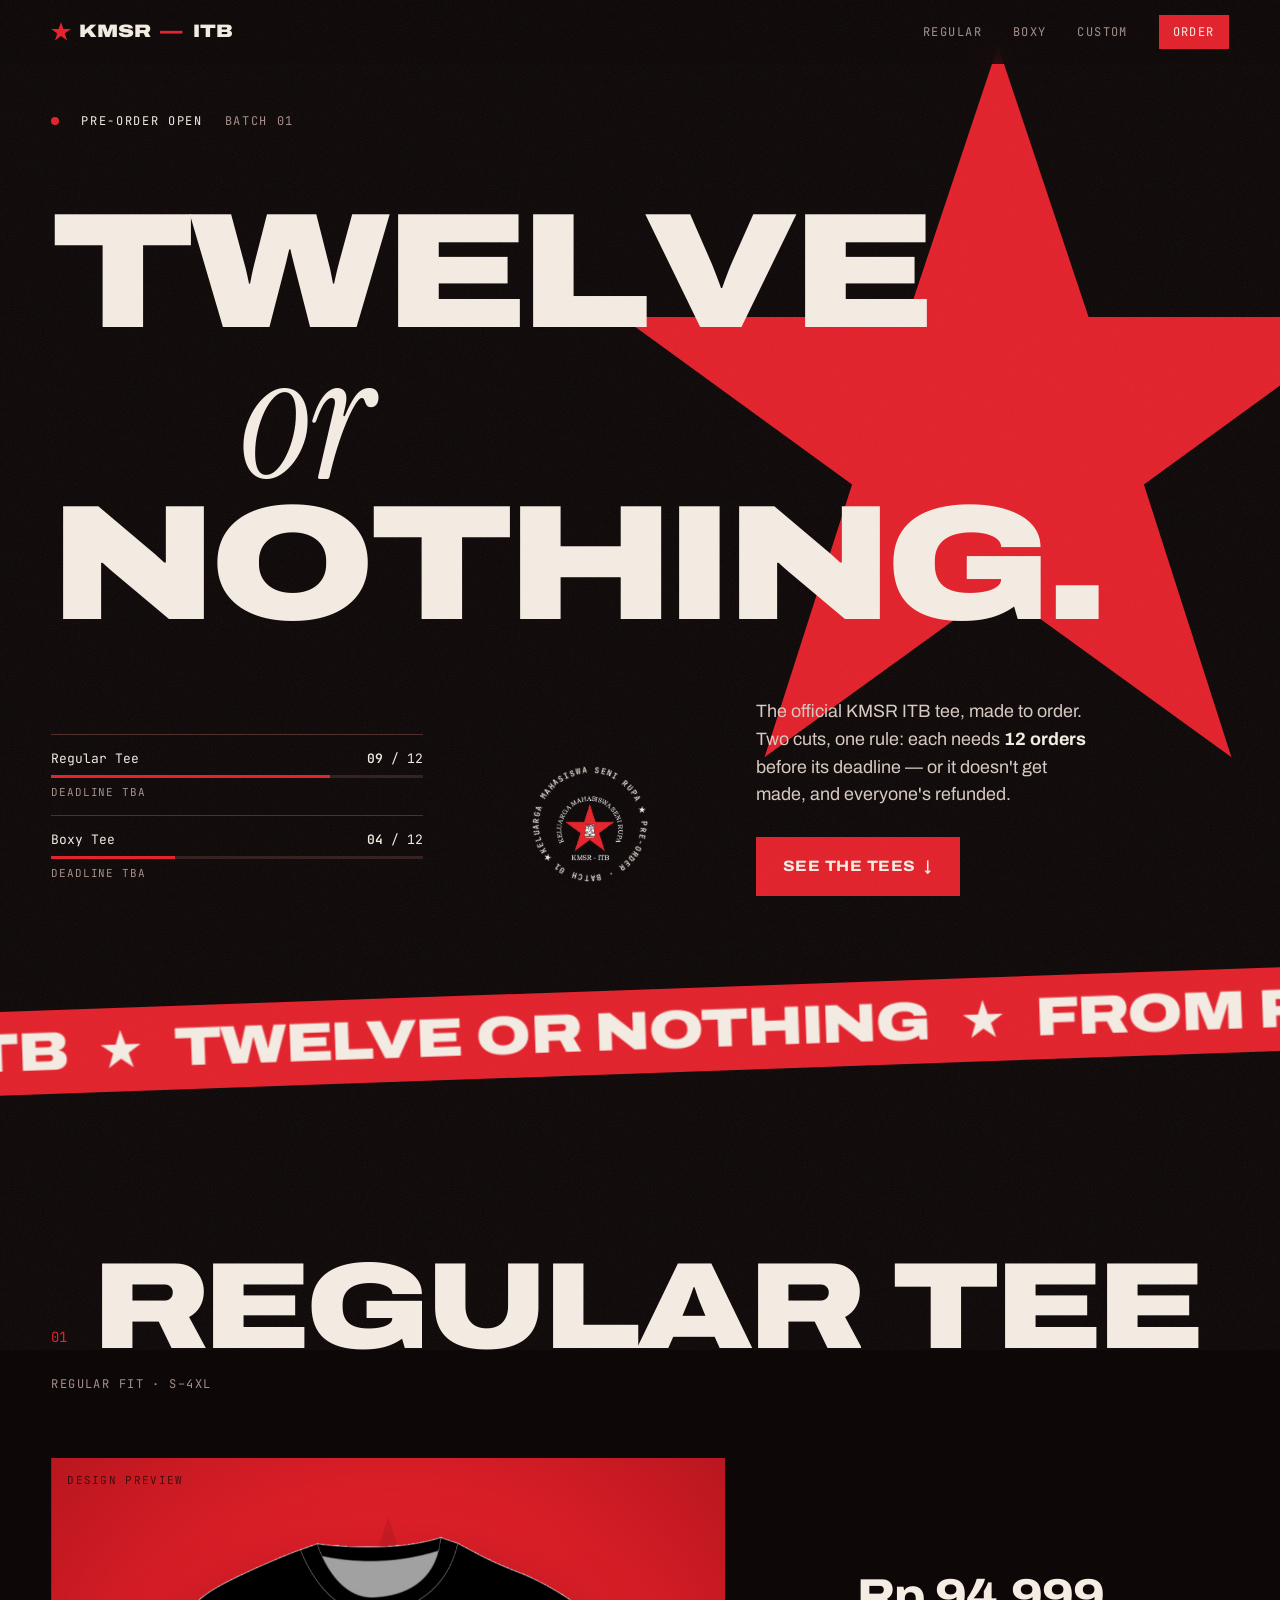
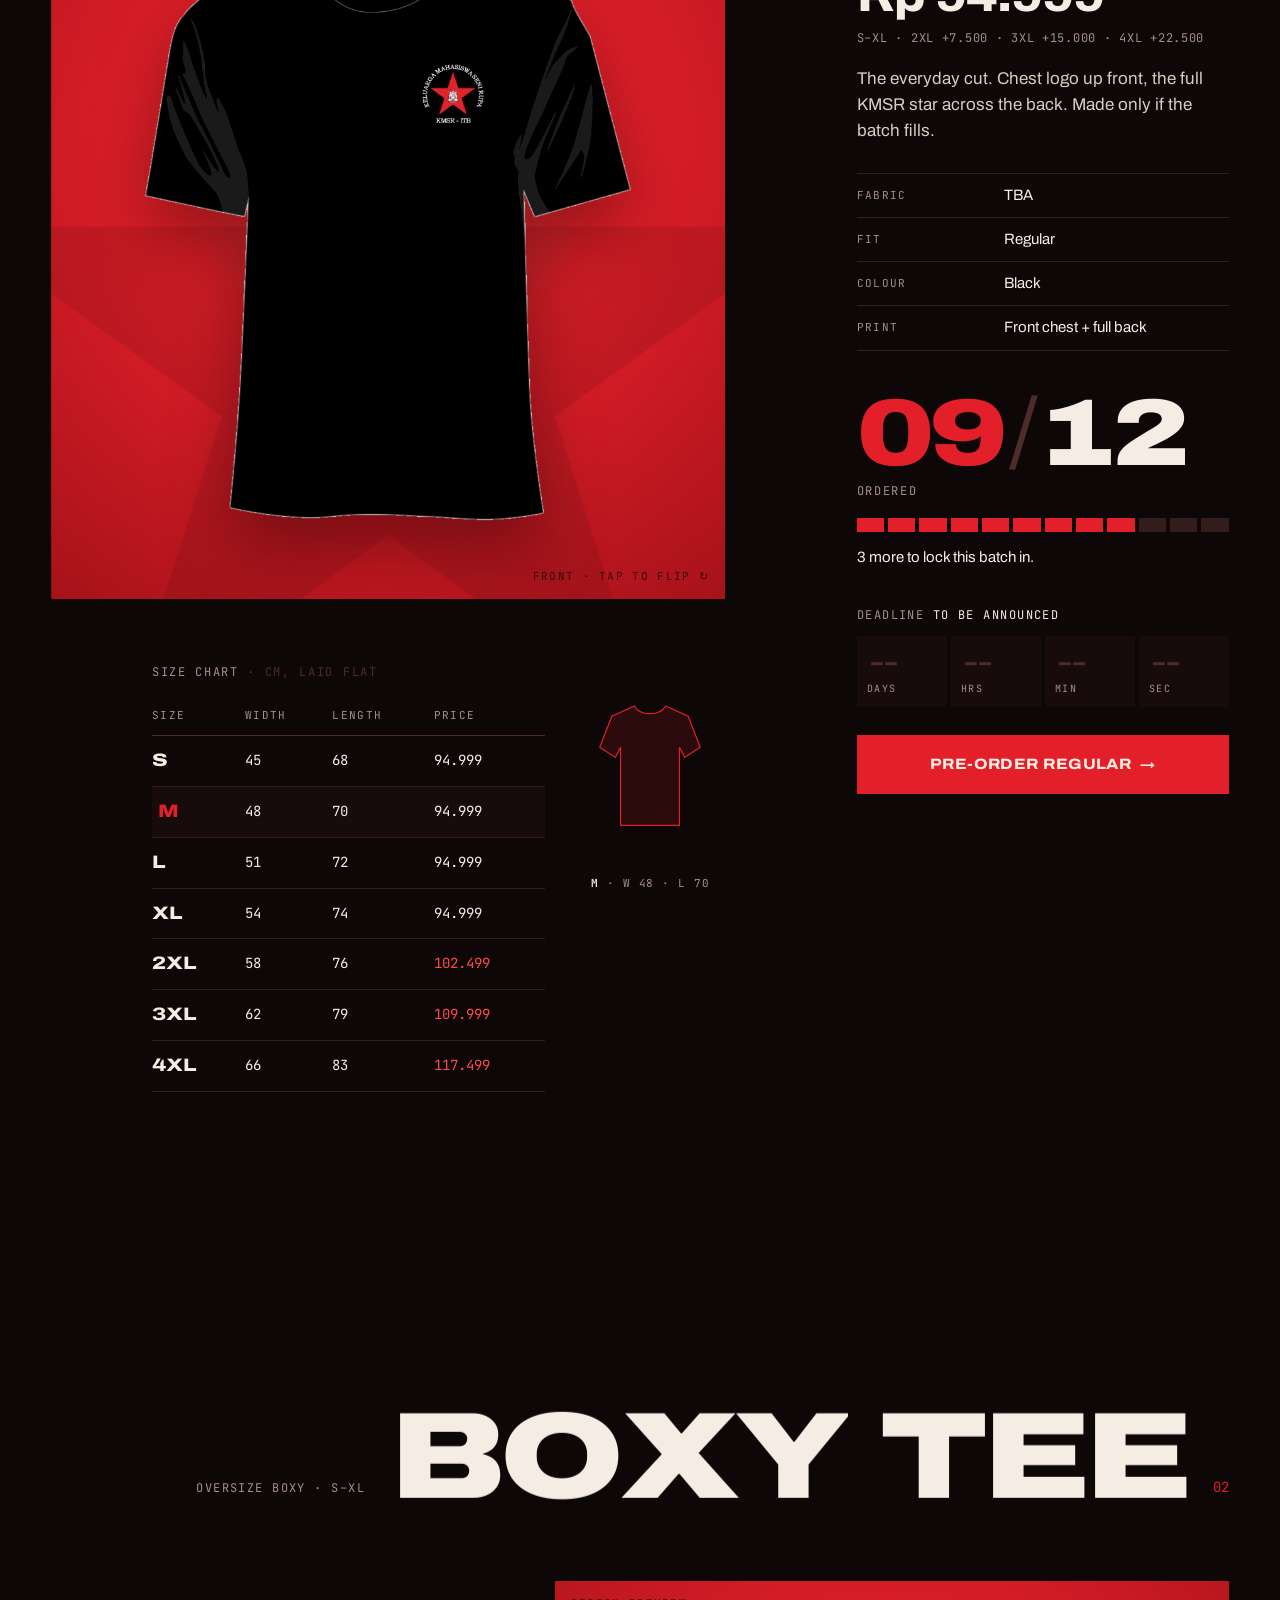
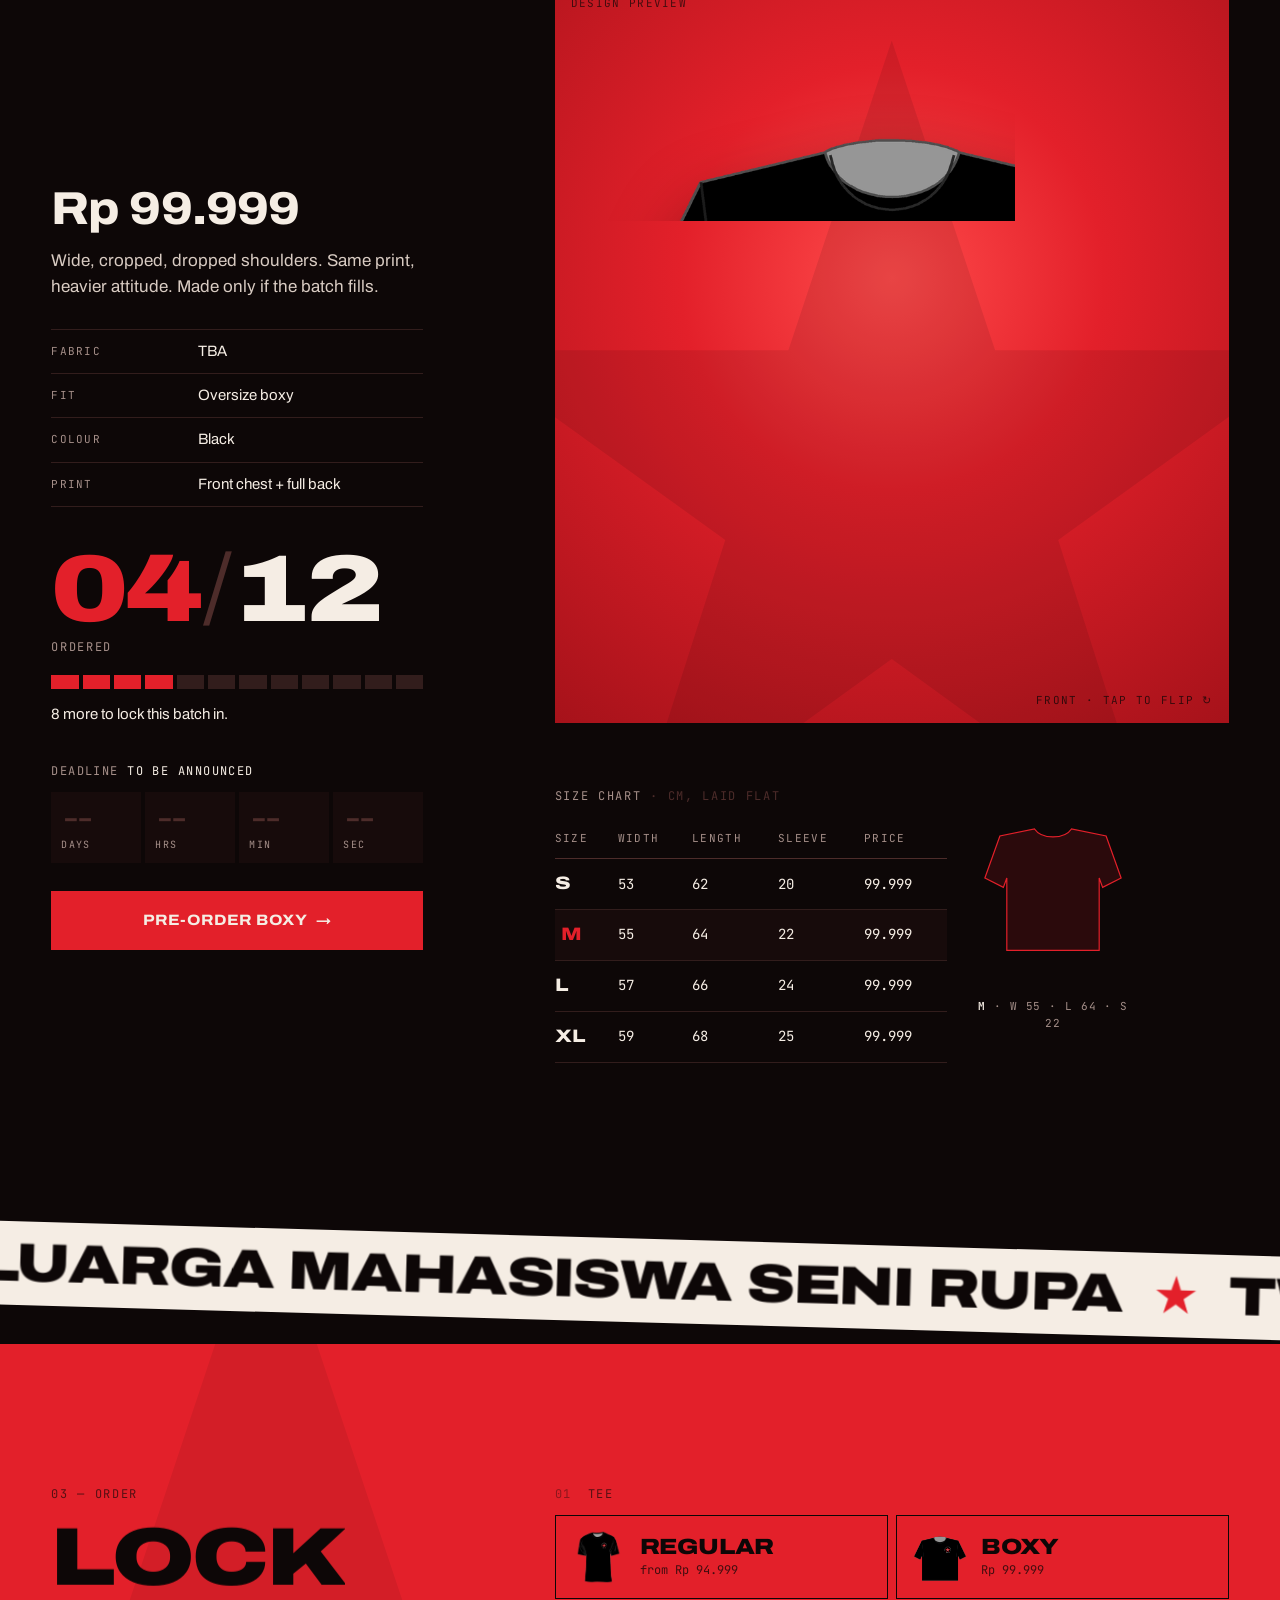
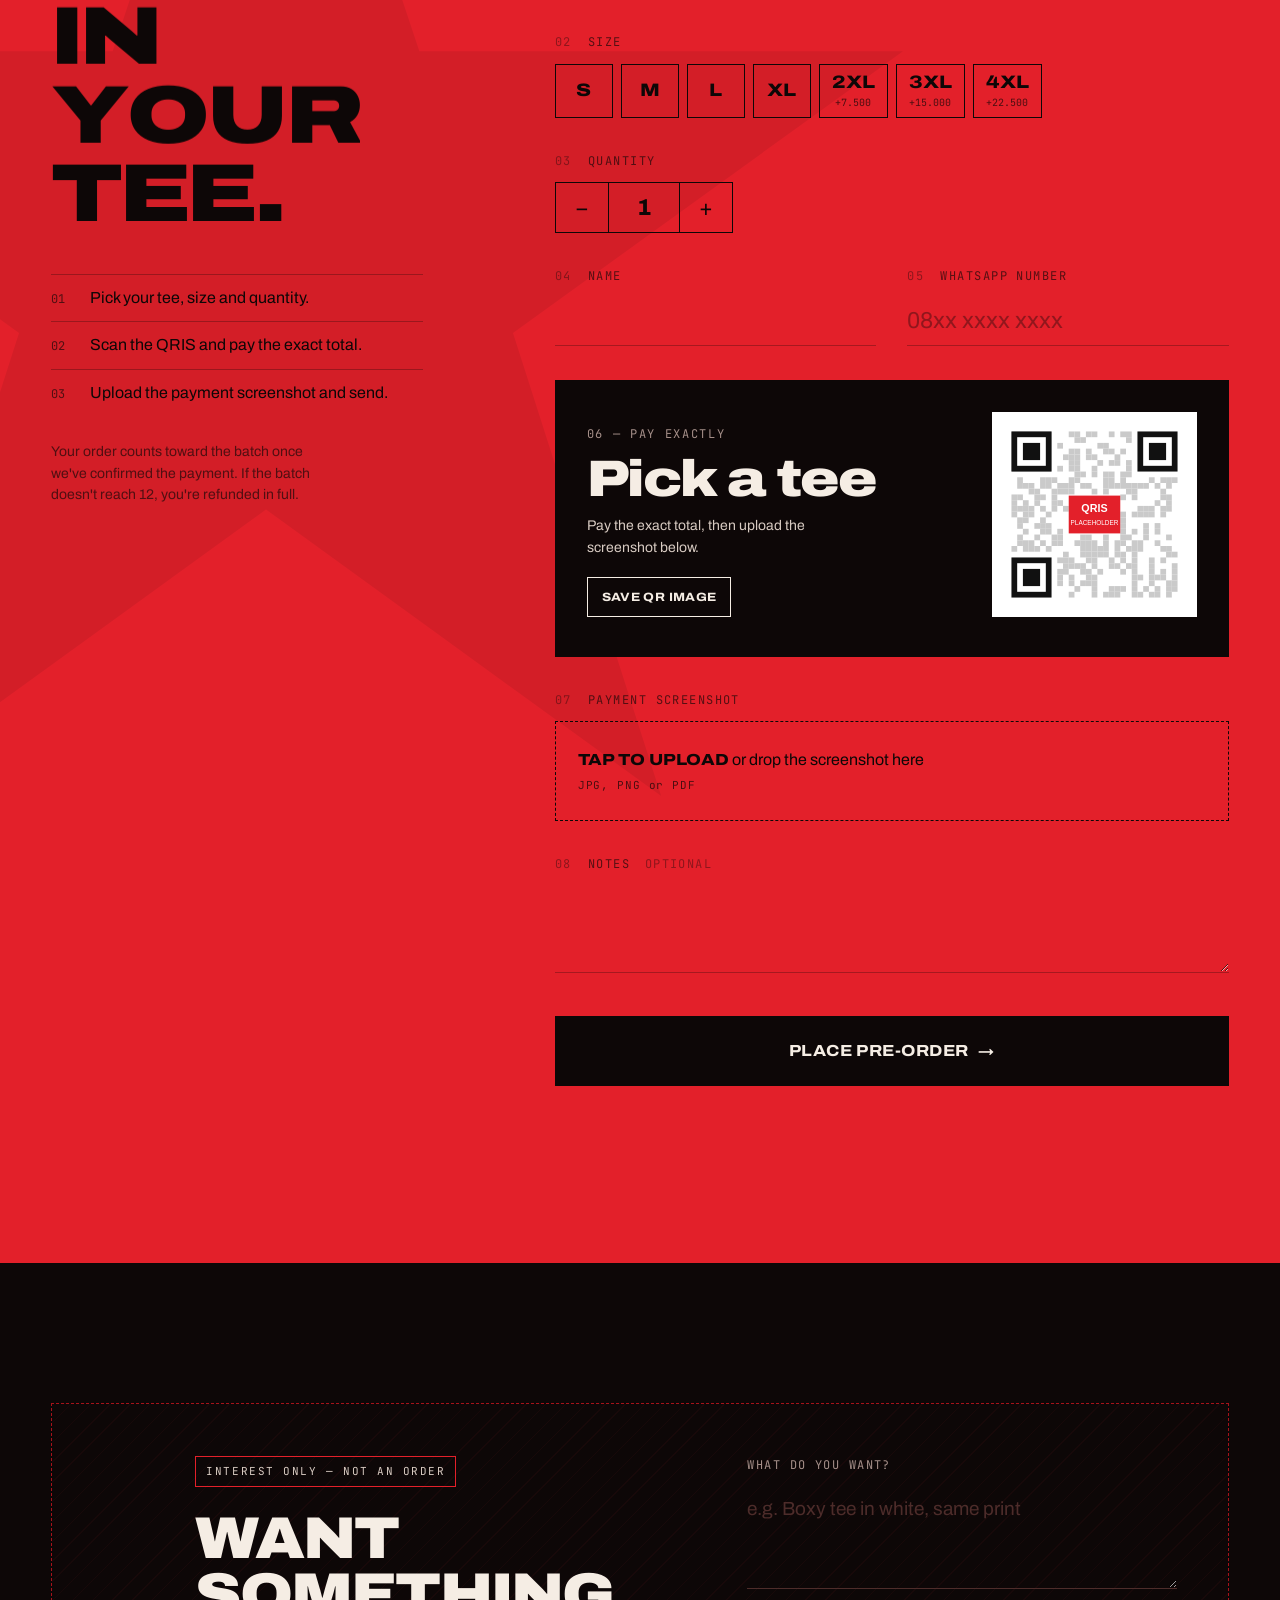
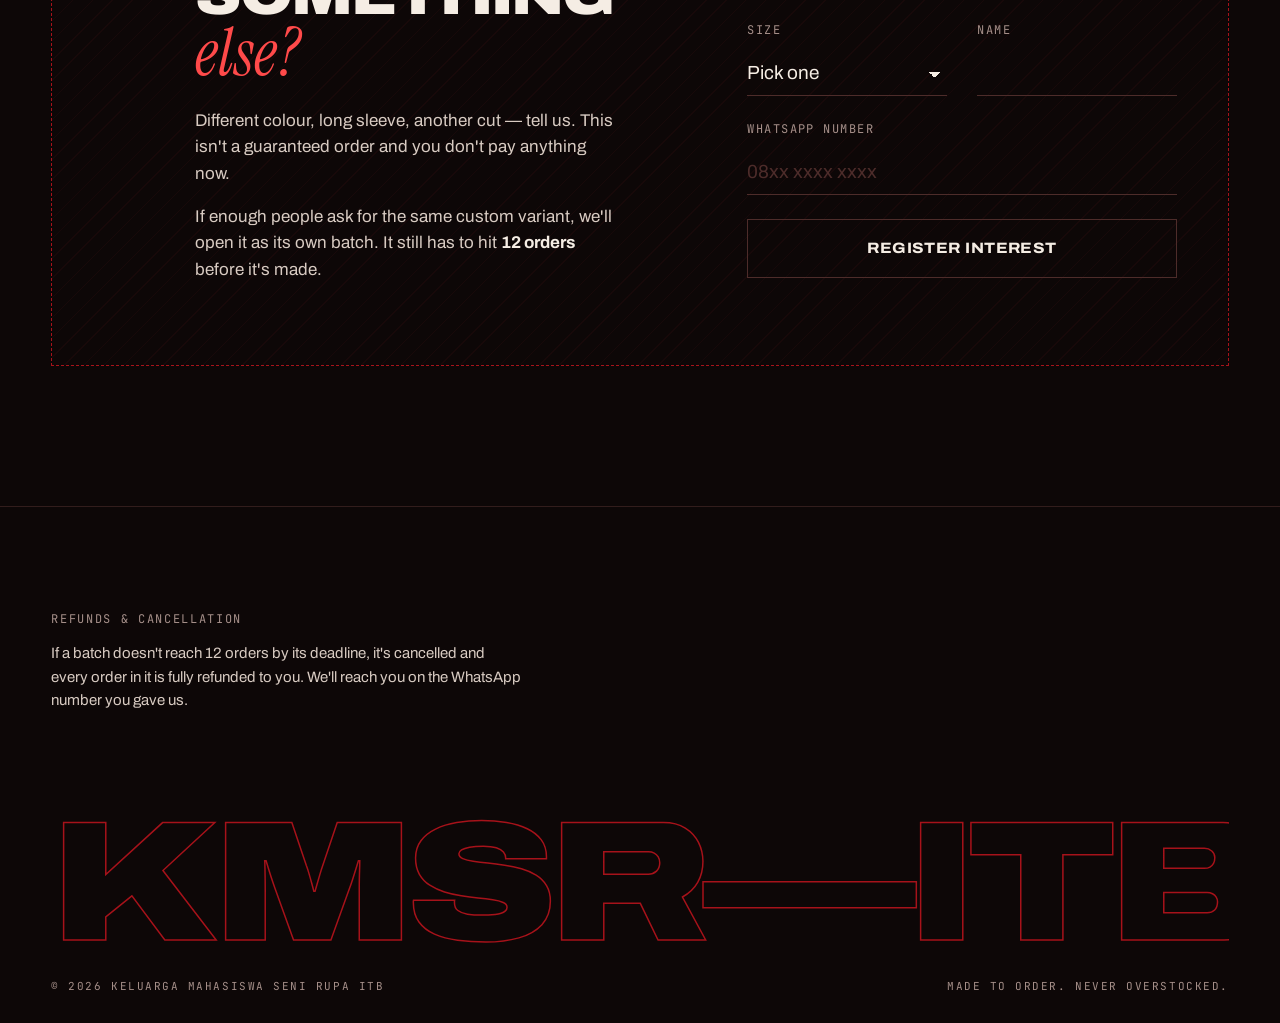
==== index.html @ 1781c586 "Size-based pricing Regular from Rp 94.999, Boxy from Rp 99.999. 2XL/3XL/4XL add Rp 7.500 per size st" ====
<!doctype html>
<html lang="en">
<head>
  <meta charset="utf-8">
  <meta name="viewport" content="width=device-width, initial-scale=1">
  <title>Kaos KMSR — Pre-Order</title>
  <meta name="description" content="Kaos KMSR ITB pre-order. Regular and Boxy tees, made only if each batch hits 12 orders.">
  <meta name="theme-color" content="#0c0606">
  <meta property="og:title" content="Kaos KMSR — Pre-Order">
  <meta property="og:description" content="Twelve or nothing. Pre-order the KMSR ITB Regular or Boxy tee.">
  <meta property="og:image" content="assets/tee-back.png">
  <link rel="icon" href="assets/favicon.svg" type="image/svg+xml">
  <link rel="preconnect" href="https://fonts.googleapis.com">
  <link rel="preconnect" href="https://fonts.gstatic.com" crossorigin>
  <link href="https://fonts.googleapis.com/css2?family=Archivo:wdth,wght@62..125,400..900&family=Instrument+Serif:ital@0;1&family=JetBrains+Mono:wght@400;600&display=swap" rel="stylesheet">
  <link rel="stylesheet" href="styles.css">
  <script>
    document.documentElement.classList.add("js");
    try {
      if (sessionStorage.getItem("kmsr-seen")) document.documentElement.classList.add("no-preload");
      // ?motion=full forces every animation on (even with "reduce motion" set); ?motion=auto resets
      if (/[?&]motion=full/.test(location.search)) localStorage.setItem("kmsr-motion", "full");
      if (/[?&]motion=auto/.test(location.search)) localStorage.removeItem("kmsr-motion");
      if (localStorage.getItem("kmsr-motion") === "full") document.documentElement.classList.add("full-motion");
    } catch (e) {}
  </script>
</head>
<body>
  <!-- shared star shape -->
  <svg width="0" height="0" style="position:absolute" aria-hidden="true">
    <symbol id="star" viewBox="0 0 100 95">
      <polygon points="50,0 61.8,35.3 99,35.3 69,57.1 80.4,92.6 50,70.6 19.6,92.6 31,57.1 1,35.3 38.2,35.3"/>
    </symbol>
  </svg>

  <div class="preloader" data-preloader aria-hidden="true">
    <svg class="preloader__star"><use href="#star"/></svg>
    <p class="preloader__count"><span data-preload-count>00</span><span class="preloader__of">/12</span></p>
    <p class="preloader__label">KMSR — ITB · Pre-order</p>
  </div>

  <div class="scrollbar" aria-hidden="true"><span data-scrollbar></span></div>
  <div class="cursor" data-cursor aria-hidden="true"><span class="cursor__label" data-cursor-label></span></div>

  <a class="skip" href="#order">Skip to order form</a>

  <header class="topbar" data-topbar>
    <a class="wordmark" href="#top" aria-label="Kaos KMSR home">
      <svg class="wordmark__star" aria-hidden="true"><use href="#star"/></svg>KMSR<span>—</span>ITB
    </a>
    <nav class="topnav" aria-label="Sections">
      <a href="#regular">Regular</a>
      <a href="#boxy">Boxy</a>
      <a href="#custom">Custom</a>
      <a class="topnav__cta" href="#order" data-magnetic>Order</a>
    </nav>
  </header>

  <main id="top">
    <!-- 1. HERO -->
    <section class="hero shell">
      <button class="hero__star" type="button" data-star aria-label="A star. Try clicking it.">
        <svg><use href="#star"/></svg>
      </button>


      <p class="eyebrow hero__eyebrow"><span class="live-dot"></span><span>Pre-order open</span><span>Batch 01</span></p>

      <h1 class="hero__title" aria-label="Twelve or nothing.">
        <span class="hero__line" data-split>Twelve</span>
        <span class="hero__line hero__line--or" data-split>or</span>
        <span class="hero__line" data-split>nothing<em>.</em></span>
      </h1>

      <div class="hero__foot">
        <ul class="hero__status" data-hero-status aria-label="Batch progress"></ul>
        <div class="badge" aria-hidden="true">
          <svg class="badge__ring" viewBox="0 0 200 200">
            <defs><path id="badge-circle" d="M100,100 m-80,0 a80,80 0 1,1 160,0 a80,80 0 1,1 -160,0"/></defs>
            <text><textPath href="#badge-circle" textLength="500">KELUARGA MAHASISWA SENI RUPA ★ PRE-ORDER · BATCH 01 ★</textPath></text>
          </svg>
          <img class="badge__logo" src="assets/kmsr-logo.png" alt="">
        </div>
        <div class="hero__intro">
          <p>The official KMSR ITB tee, made to order. Two cuts, one rule: each needs
            <strong><span data-quota>12</span> orders</strong> before its deadline —
            or it doesn't get made, and everyone's refunded.</p>
          <a class="btn btn--red" href="#regular" data-magnetic>See the tees <span class="btn__arrow" data-down aria-hidden="true">↓</span></a>
        </div>
      </div>
    </section>

    <div class="marquee" data-marquee aria-hidden="true">
      <div class="marquee__track" data-marquee-track>
        <span>Pre-order</span><svg><use href="#star"/></svg>
        <span>KMSR — ITB</span><svg><use href="#star"/></svg>
        <span>Twelve or nothing</span><svg><use href="#star"/></svg>
        <span data-price-text>Rp 129.999</span><svg><use href="#star"/></svg>
      </div>
    </div>

    <!-- 2. REGULAR -->
    <section class="product product--a shell" id="regular" data-product="regular" aria-labelledby="regular-title">
      <div class="product__head">
        <span class="product__index">01</span>
        <h2 class="product__name reveal" id="regular-title" data-field="name" data-split></h2>
        <p class="product__fit" data-field="fit"></p>
      </div>

      <figure class="product__media reveal reveal--clip">
        <button class="tee" type="button" data-tee data-cursor-text="Flip" aria-pressed="false">
          <span class="tee__tilt">
            <span class="tee__card">
              <img class="tee__face tee__face--front" data-field="front" alt="" width="800" height="950">
              <img class="tee__face tee__face--back" data-field="back" alt="" width="800" height="950">
            </span>
          </span>
          <span class="tee__hint"><span data-tee-side>Front</span> · tap to flip ↻</span>
        </button>
        <figcaption data-field="imageNote"></figcaption>
      </figure>

      <div class="product__info reveal">
        <p class="product__price" data-field="price"></p>
        <p class="product__price-note" data-field="priceNote" hidden></p>
        <p class="product__desc" data-field="description"></p>
        <dl class="specs" data-field="specs"></dl>

        <div class="progress">
          <p class="progress__count"><span data-field="ordered">00</span><span class="progress__sep">/</span><span data-field="goal">12</span></p>
          <p class="progress__label">ordered</p>
          <div class="progress__track" role="progressbar" aria-valuemin="0" data-field="bar"></div>
          <p class="progress__note" data-field="remaining"></p>
        </div>

        <div class="countdown" data-field="countdown">
          <p class="countdown__label" data-field="deadlineLabel"></p>
          <div class="countdown__clock" aria-hidden="true">
            <div><span data-unit="d">--</span><small>days</small></div>
            <div><span data-unit="h">--</span><small>hrs</small></div>
            <div><span data-unit="m">--</span><small>min</small></div>
            <div><span data-unit="s">--</span><small>sec</small></div>
          </div>
        </div>

        <button class="btn btn--red btn--block" type="button" data-order="regular" data-magnetic>
          <span data-cta-label>Pre-order Regular</span> <span class="btn__arrow" aria-hidden="true">→</span>
        </button>
      </div>

      <div class="product__sizes reveal" data-field="sizechartWrap">
        <h3 class="eyebrow">Size chart <span>· cm, laid flat</span></h3>
        <div class="sizes-wrap">
          <div class="table-scroll">
            <table class="sizes">
              <thead><tr data-field="sizechartHead"></tr></thead>
              <tbody data-field="sizechart"></tbody>
            </table>
          </div>
          <div class="fitviz" aria-hidden="true">
            <svg viewBox="0 0 120 130"><path class="fitviz__tee" data-fitviz d="M42 8C48 18 72 18 78 8L104 18L118 48L100 58L94 48V124H26V48L20 58L2 48L16 18Z"/></svg>
            <p class="fitviz__label" data-fitviz-label></p>
          </div>
        </div>
      </div>
    </section>

    <!-- 3. BOXY -->
    <section class="product product--b shell" id="boxy" data-product="boxy" aria-labelledby="boxy-title">
      <div class="product__head">
        <span class="product__index">02</span>
        <h2 class="product__name reveal" id="boxy-title" data-field="name" data-split></h2>
        <p class="product__fit" data-field="fit"></p>
      </div>

      <figure class="product__media reveal reveal--clip">
        <button class="tee" type="button" data-tee data-cursor-text="Flip" aria-pressed="false">
          <span class="tee__tilt">
            <span class="tee__card">
              <img class="tee__face tee__face--front" data-field="front" alt="" width="840" height="800">
              <img class="tee__face tee__face--back" data-field="back" alt="" width="840" height="800">
            </span>
          </span>
          <span class="tee__hint"><span data-tee-side>Front</span> · tap to flip ↻</span>
        </button>
        <figcaption data-field="imageNote"></figcaption>
      </figure>

      <div class="product__info reveal">
        <p class="product__price" data-field="price"></p>
        <p class="product__price-note" data-field="priceNote" hidden></p>
        <p class="product__desc" data-field="description"></p>
        <dl class="specs" data-field="specs"></dl>

        <div class="progress">
          <p class="progress__count"><span data-field="ordered">00</span><span class="progress__sep">/</span><span data-field="goal">12</span></p>
          <p class="progress__label">ordered</p>
          <div class="progress__track" role="progressbar" aria-valuemin="0" data-field="bar"></div>
          <p class="progress__note" data-field="remaining"></p>
        </div>

        <div class="countdown" data-field="countdown">
          <p class="countdown__label" data-field="deadlineLabel"></p>
          <div class="countdown__clock" aria-hidden="true">
            <div><span data-unit="d">--</span><small>days</small></div>
            <div><span data-unit="h">--</span><small>hrs</small></div>
            <div><span data-unit="m">--</span><small>min</small></div>
            <div><span data-unit="s">--</span><small>sec</small></div>
          </div>
        </div>

        <button class="btn btn--red btn--block" type="button" data-order="boxy" data-magnetic>
          <span data-cta-label>Pre-order Boxy</span> <span class="btn__arrow" aria-hidden="true">→</span>
        </button>
      </div>

      <div class="product__sizes reveal" data-field="sizechartWrap">
        <h3 class="eyebrow">Size chart <span>· cm, laid flat</span></h3>
        <div class="sizes-wrap">
          <div class="table-scroll">
            <table class="sizes">
              <thead><tr data-field="sizechartHead"></tr></thead>
              <tbody data-field="sizechart"></tbody>
            </table>
          </div>
          <div class="fitviz" aria-hidden="true">
            <svg viewBox="0 0 120 130"><path class="fitviz__tee" data-fitviz d="M44 8C50 17 70 17 76 8L106 14L119 50L103 58L100 50V112H20V50L17 58L1 50L14 14Z"/></svg>
            <p class="fitviz__label" data-fitviz-label></p>
          </div>
        </div>
      </div>
    </section>

    <div class="marquee marquee--reverse" data-marquee data-dir="-1" aria-hidden="true">
      <div class="marquee__track" data-marquee-track>
        <span>Twelve or nothing</span><svg><use href="#star"/></svg>
        <span>Scan · pay · upload</span><svg><use href="#star"/></svg>
        <span>Keluarga Mahasiswa Seni Rupa</span><svg><use href="#star"/></svg>
      </div>
    </div>

    <!-- 4. ORDER -->
    <section class="order" id="order" aria-labelledby="order-title">
      <div class="order__inner shell">
        <div class="order__aside">
          <p class="eyebrow">03 — Order</p>
          <h2 class="order__title reveal" id="order-title"><span data-split>Lock in</span><br><span data-split>your tee.</span></h2>
          <ol class="steps">
            <li>Pick your tee, size and quantity.</li>
            <li>Scan the QRIS and pay the exact total.</li>
            <li>Upload the payment screenshot and send.</li>
          </ol>
          <p class="order__fine">Your order counts toward the batch once we've confirmed the payment. If the batch doesn't reach <span data-quota>12</span>, you're refunded in full.</p>
        </div>

        <div class="order__main">
          <form id="order-form" class="form" action="#" method="post" novalidate>
            <input type="hidden" name="form_type" value="order">
            <div class="hp" aria-hidden="true">
              <label>Leave this empty <input type="text" name="_gotcha" tabindex="-1" autocomplete="off"></label>
            </div>

            <fieldset class="field">
              <legend><span class="field__n">01</span> Tee</legend>
              <div class="choices" data-product-choices></div>
            </fieldset>

            <fieldset class="field" data-size-field>
              <legend><span class="field__n">02</span> Size</legend>
              <div class="chips" data-size-choices></div>
            </fieldset>

            <div class="field">
              <label for="qty"><span class="field__n">03</span> Quantity</label>
              <div class="stepper">
                <button type="button" data-step="-1" aria-label="Decrease quantity">−</button>
                <input id="qty" name="quantity" type="number" min="1" max="10" value="1" inputmode="numeric" required>
                <button type="button" data-step="1" aria-label="Increase quantity">+</button>
              </div>
            </div>

            <div class="field-row">
              <div class="field">
                <label for="o-name"><span class="field__n">04</span> Name</label>
                <input id="o-name" name="name" type="text" autocomplete="name" required maxlength="80">
              </div>
              <div class="field">
                <label for="o-wa"><span class="field__n">05</span> WhatsApp number</label>
                <input id="o-wa" name="whatsapp" type="tel" autocomplete="tel" required
                       pattern="[+]?[0-9][0-9\s\-]{7,17}" placeholder="08xx xxxx xxxx"
                       title="Your WhatsApp number, e.g. 0812 3456 7890">
              </div>
            </div>

            <div class="pay" data-pay>
              <div class="pay__total">
                <span class="eyebrow">06 — Pay exactly</span>
                <strong data-total>—</strong>
                <p class="pay__note" data-pay-note></p>
                <a class="btn btn--ink btn--sm" data-qris-download download>Save QR image</a>
              </div>
              <figure class="pay__qr">
                <img data-qris alt="QRIS code for payment" width="260" height="260">
                <figcaption data-qris-merchant></figcaption>
              </figure>
            </div>

            <div class="field">
              <label for="o-proof"><span class="field__n">07</span> Payment screenshot</label>
              <label class="drop" data-drop>
                <input id="o-proof" name="payment_proof" type="file" accept="image/*,application/pdf" required>
                <span class="drop__empty">
                  <strong>Tap to upload</strong> or drop the screenshot here
                  <small>JPG, PNG or PDF</small>
                </span>
                <span class="drop__file" hidden>
                  <img data-drop-thumb alt="">
                  <span data-drop-name></span>
                  <small>Tap to change</small>
                </span>
              </label>
            </div>

            <div class="field">
              <label for="o-notes"><span class="field__n">08</span> Notes <span class="optional">optional</span></label>
              <textarea id="o-notes" name="notes" rows="2" maxlength="600"></textarea>
            </div>

            <button class="btn btn--ink btn--block btn--lg" type="submit" data-magnetic>
              <span data-submit-label>Place pre-order</span> <span class="btn__arrow" aria-hidden="true">→</span>
            </button>
            <p class="form__status" role="status" aria-live="polite" data-status></p>
          </form>

          <div class="done" data-done hidden tabindex="-1">
            <svg class="done__star" aria-hidden="true"><use href="#star"/></svg>
            <p class="eyebrow">Received</p>
            <h3 class="done__title">You're on<br>the list.</h3>
            <p class="done__ref" data-done-summary></p>
            <p>We'll check your payment and confirm on WhatsApp. Keep your order code — it's how we match your transfer.</p>
            <button type="button" class="btn btn--ink" data-reset>Place another order</button>
          </div>
        </div>
      </div>
    </section>

    <!-- 5. CUSTOM INTEREST -->
    <section class="custom shell" id="custom" aria-labelledby="custom-title">
      <div class="custom__frame reveal">
        <div class="custom__intro">
          <p class="tag">Interest only — not an order</p>
          <h2 class="custom__title" id="custom-title">Want something <em>else?</em></h2>
          <p>Different colour, long sleeve, another cut — tell us. This isn't a guaranteed order and you don't pay anything now.</p>
          <p>If enough people ask for the same custom variant, we'll open it as its own batch. It still has to hit <strong><span data-quota>12</span> orders</strong> before it's made.</p>
        </div>

        <form id="custom-form" class="form form--compact" action="#" method="post">
          <input type="hidden" name="form_type" value="custom">
          <div class="hp" aria-hidden="true">
            <label>Leave this empty <input type="text" name="_gotcha" tabindex="-1" autocomplete="off"></label>
          </div>

          <div class="field">
            <label for="c-want">What do you want?</label>
            <textarea id="c-want" name="custom_request" rows="3" required maxlength="600"
                      placeholder="e.g. Boxy tee in white, same print"></textarea>
          </div>
          <div class="field-row">
            <div class="field">
              <label for="c-size">Size</label>
              <select id="c-size" name="size" required data-custom-sizes></select>
            </div>
            <div class="field">
              <label for="c-name">Name</label>
              <input id="c-name" name="name" type="text" autocomplete="name" required maxlength="80">
            </div>
          </div>
          <div class="field">
            <label for="c-wa">WhatsApp number</label>
            <input id="c-wa" name="whatsapp" type="tel" autocomplete="tel" required
                   pattern="[+]?[0-9][0-9\s\-]{7,17}" placeholder="08xx xxxx xxxx"
                   title="Your WhatsApp number, e.g. 0812 3456 7890">
          </div>
          <button class="btn btn--ghost btn--block" type="submit">Register interest</button>
          <p class="form__status" role="status" aria-live="polite" data-status></p>
        </form>
      </div>
    </section>
  </main>

  <!-- 6. FOOTER -->
  <footer class="footer shell">
    <div class="footer__cols">
      <div>
        <h3 class="eyebrow">Refunds &amp; cancellation</h3>
        <p>If a batch doesn't reach <span data-quota>12</span> orders by its deadline, it's cancelled and every order in it is fully refunded to you. We'll reach you on the WhatsApp number you gave us.</p>
      </div>
      <div data-contacts-wrap>
        <h3 class="eyebrow">Questions</h3>
        <ul class="footer__links" data-contacts></ul>
      </div>
    </div>
    <p class="footer__mark" data-footer-mark aria-hidden="true"><span data-split>KMSR—ITB</span></p>
    <p class="footer__base eyebrow"><span>© <span data-year>2026</span> Keluarga Mahasiswa Seni Rupa ITB</span><span>Made to order. Never overstocked.</span></p>
  </footer>

  <div class="toast" data-toast role="status" aria-live="polite"></div>

  <noscript><p class="noscript">This page needs JavaScript to take orders.</p></noscript>

  <script src="config.js"></script>
  <script src="main.js"></script>
</body>
</html>
---- styles.css ----
/* =====================================================================
   KAOS KMSR — styles
   ===================================================================== */

:root {
  --bg: #0d0707;
  --bg-2: #170b0b;
  --bg-3: #211111;
  --line: #321d1c;
  --line-2: #4d2c2a;
  --ink: #f5ede4;
  --ink-2: #d8cbc2;
  --muted: #a58f89;
  --red: #e3202a;
  --red-deep: #a6121a;
  --red-hot: #ff4a4a;
  --black: #0d0707;

  --font: "Archivo", "Arial Narrow", system-ui, sans-serif;
  --serif: "Instrument Serif", Georgia, "Times New Roman", serif;
  --mono: "JetBrains Mono", ui-monospace, "SFMono-Regular", Consolas, monospace;

  --gutter: clamp(16px, 4vw, 56px);
  --max: 1440px;
  --gap: clamp(16px, 2.4vw, 32px);
  --ease: cubic-bezier(.2, .7, .2, 1);
  --ease-io: cubic-bezier(.76, 0, .24, 1);
  --topbar-h: 64px;
  --star: polygon(50% 0%, 61.8% 37.2%, 99% 37.2%, 69% 60%, 80.4% 97.5%, 50% 74.3%, 19.6% 97.5%, 31% 60%, 1% 37.2%, 38.2% 37.2%);
}

*, *::before, *::after { box-sizing: border-box; }

html {
  scroll-behavior: smooth;
  scroll-padding-top: calc(var(--topbar-h) + 8px);
  -webkit-text-size-adjust: 100%;
}

body {
  margin: 0;
  background: var(--bg);
  color: var(--ink);
  font-family: var(--font);
  font-size: 17px;
  line-height: 1.55;
  -webkit-font-smoothing: antialiased;
  overflow-x: clip;
}

/* film grain */
body::before {
  content: "";
  position: fixed;
  inset: -50%;
  z-index: 80;
  pointer-events: none;
  opacity: .07;
  background-image: url("data:image/svg+xml,%3Csvg xmlns='http://www.w3.org/2000/svg' width='220' height='220'%3E%3Cfilter id='n'%3E%3CfeTurbulence type='fractalNoise' baseFrequency='.85' numOctaves='3' stitchTiles='stitch'/%3E%3C/filter%3E%3Crect width='100%25' height='100%25' filter='url(%23n)'/%3E%3C/svg%3E");
  animation: grain 1.2s steps(6) infinite;
}
@keyframes grain {
  0%   { transform: translate(0, 0); }
  20%  { transform: translate(-3%, 2%); }
  40%  { transform: translate(2%, -3%); }
  60%  { transform: translate(-2%, -1%); }
  80%  { transform: translate(3%, 3%); }
  100% { transform: translate(0, 0); }
}

/* the hero star and tilted marquees hang off the edges on purpose */
main { overflow-x: clip; }

img { display: block; max-width: 100%; height: auto; }
a { color: inherit; }
button { font: inherit; color: inherit; }
::selection { background: var(--red); color: var(--ink); }
:focus-visible { outline: 2px solid var(--red-hot); outline-offset: 3px; }
[hidden] { display: none !important; }

.shell {
  width: 100%;
  max-width: var(--max);
  margin-inline: auto;
  padding-inline: var(--gutter);
}

.eyebrow {
  font-family: var(--mono);
  font-size: 12px;
  font-weight: 400;
  letter-spacing: .14em;
  text-transform: uppercase;
  color: var(--muted);
  margin: 0;
}

.skip {
  position: absolute;
  left: 16px;
  top: -80px;
  z-index: 200;
  padding: 10px 14px;
  background: var(--red);
  color: var(--ink);
  font-family: var(--mono);
  font-size: 13px;
}
.skip:focus { top: 12px; }

/* split text */
.char { display: inline-block; will-change: transform; }
.word { display: inline-block; white-space: nowrap; }

/* ---------- preloader ---------- */

.preloader {
  position: fixed;
  inset: 0;
  z-index: 150;
  display: none;
  place-items: center;
  align-content: center;
  gap: 20px;
  background: var(--bg);
  /* failsafe: never block the page if JS breaks */
  animation: pre-failsafe 0s 5s forwards;
}
.js .preloader { display: grid; }
.no-preload .preloader { display: none; }
@keyframes pre-failsafe { to { visibility: hidden; opacity: 0; pointer-events: none; } }

.preloader__star {
  width: clamp(90px, 18vw, 170px);
  aspect-ratio: 100 / 95;
  fill: var(--red);
  animation: pre-star 1.1s var(--ease) both;
}
@keyframes pre-star { from { transform: scale(0) rotate(-200deg); } }
.preloader__count {
  margin: 0;
  font-size: clamp(48px, 9vw, 112px);
  font-weight: 900;
  font-stretch: 125%;
  line-height: 1;
  letter-spacing: -.04em;
  font-variant-numeric: tabular-nums;
}
.preloader__of { color: var(--line-2); }
.preloader__label { margin: 0; font-family: var(--mono); font-size: 12px; letter-spacing: .2em; text-transform: uppercase; color: var(--muted); }

.preloader.is-out { background: transparent; transition: background-color .01s .5s; pointer-events: none; }
.preloader.is-out .preloader__count,
.preloader.is-out .preloader__label { opacity: 0; transition: opacity .2s; }
.preloader.is-out .preloader__star {
  animation: none;
  transform: scale(40) rotate(90deg);
  opacity: 0;
  transition: transform 1s var(--ease-io), opacity .35s .6s;
}

/* ---------- cursor + scroll bar + toast ---------- */

.cursor {
  position: fixed;
  left: 0;
  top: 0;
  z-index: 120;
  width: 40px;
  height: 40px;
  margin: -20px 0 0 -20px;
  display: grid;
  place-items: center;
  border: 1.5px solid var(--red);
  border-radius: 50%;
  pointer-events: none;
  opacity: 0;
  transition: width .35s var(--ease), height .35s var(--ease), margin .35s var(--ease),
              background-color .3s, border-color .3s, opacity .3s;
}
.has-cursor .cursor.is-visible { opacity: 1; }
.cursor.is-link { width: 64px; height: 64px; margin: -32px 0 0 -32px; background: rgba(227, 32, 42, .18); }
.cursor.is-text { width: 88px; height: 88px; margin: -44px 0 0 -44px; background: var(--ink); border-color: var(--ink); }
.cursor__label {
  font-family: var(--mono);
  font-size: 11px;
  letter-spacing: .14em;
  text-transform: uppercase;
  color: var(--black);
  opacity: 0;
  transition: opacity .2s;
}
.cursor.is-text .cursor__label { opacity: 1; }
.cursor.on-red { border-color: var(--black); }

.scrollbar { position: fixed; top: 0; left: 0; right: 0; height: 3px; z-index: 60; pointer-events: none; }
.scrollbar span { display: block; height: 100%; background: var(--red); transform-origin: 0 50%; transform: scaleX(0); }

.toast {
  position: fixed;
  left: 50%;
  bottom: 24px;
  z-index: 130;
  max-width: calc(100% - 32px);
  padding: 12px 18px;
  background: var(--ink);
  color: var(--black);
  font-family: var(--mono);
  font-size: 13px;
  transform: translate(-50%, calc(100% + 48px));
  visibility: hidden;
  transition: transform .5s var(--ease), visibility 0s .5s;
  pointer-events: none;
}
.toast.is-on { transform: translate(-50%, 0); visibility: visible; transition: transform .5s var(--ease); }

.burst {
  position: fixed;
  left: 0;
  top: 0;
  z-index: 140;
  width: 16px;
  height: 15px;
  clip-path: var(--star);
  pointer-events: none;
}

/* ---------- buttons ---------- */

.btn {
  position: relative;
  display: inline-flex;
  align-items: center;
  justify-content: center;
  gap: .6em;
  padding: 17px 26px;
  border: 1.5px solid var(--ink);
  border-radius: 0;
  background: transparent;
  color: var(--ink);
  font-family: var(--font);
  font-size: 15px;
  font-weight: 750;
  font-stretch: 112%;
  letter-spacing: .03em;
  text-transform: uppercase;
  text-decoration: none;
  cursor: pointer;
  overflow: hidden;
  isolation: isolate;
  transition: color .3s, border-color .3s, transform .35s var(--ease);
}
/* fill wipes up from the bottom on hover */
.btn::before {
  content: "";
  position: absolute;
  inset: 0;
  z-index: -1;
  background: var(--ink);
  transform: translateY(101%);
  transition: transform .45s var(--ease);
}
.btn:hover::before { transform: none; }
.btn:hover { color: var(--black); }

.btn--red { background: var(--red); border-color: var(--red); color: var(--ink); }
.btn--ink { background: var(--black); border-color: var(--black); color: var(--ink); }
.btn--ink::before { background: var(--ink); }
.btn--ink:hover { color: var(--black); }
.btn--ghost { border-color: var(--line-2); }
.btn--block { width: 100%; }
.btn--lg { padding-block: 22px; font-size: 16px; }
.btn--sm { padding: 10px 14px; font-size: 12px; }
.btn[disabled],
.btn[disabled]:hover {
  background: transparent;
  border-color: var(--line-2);
  color: var(--muted);
  cursor: not-allowed;
}
.btn[disabled]::before { display: none; }
.btn[disabled] .btn__arrow { display: none; }
.btn__arrow { display: inline-block; transition: transform .35s var(--ease); }
.btn:hover .btn__arrow { transform: translateX(5px); }
.btn:hover .btn__arrow[data-down] { transform: translateY(4px); }

/* ---------- topbar ---------- */

.topbar {
  position: sticky;
  top: 0;
  z-index: 50;
  height: var(--topbar-h);
  display: flex;
  align-items: center;
  justify-content: space-between;
  gap: 24px;
  padding-inline: var(--gutter);
  background: color-mix(in srgb, var(--bg) 80%, transparent);
  backdrop-filter: blur(14px);
  -webkit-backdrop-filter: blur(14px);
  transition: transform .45s var(--ease);
}
.topbar.is-hidden { transform: translateY(-100%); }

.wordmark {
  display: inline-flex;
  align-items: center;
  gap: 8px;
  font-weight: 900;
  font-stretch: 125%;
  font-size: 18px;
  letter-spacing: -.01em;
  text-decoration: none;
}
.wordmark span { color: var(--red); margin-inline: 2px; }
.wordmark__star { width: 20px; height: 19px; fill: var(--red); transition: transform .8s var(--ease); }
.wordmark:hover .wordmark__star { transform: rotate(144deg) scale(1.15); }

.topnav { display: flex; align-items: center; gap: clamp(14px, 2.4vw, 32px); }
.topnav a {
  position: relative;
  font-family: var(--mono);
  font-size: 12px;
  letter-spacing: .12em;
  text-transform: uppercase;
  text-decoration: none;
  color: var(--muted);
  transition: color .2s;
}
.topnav a:not(.topnav__cta)::after {
  content: "";
  position: absolute;
  left: 0;
  right: 0;
  bottom: -4px;
  height: 1.5px;
  background: var(--red);
  transform: scaleX(0);
  transform-origin: right;
  transition: transform .4s var(--ease);
}
.topnav a:hover { color: var(--ink); }
.topnav a:hover::after { transform: scaleX(1); transform-origin: left; }
.topnav .topnav__cta {
  display: inline-block;
  color: var(--ink);
  background: var(--red);
  padding: 8px 14px;
  transition: background-color .2s, color .2s, transform .35s var(--ease);
}
.topnav .topnav__cta:hover { background: var(--ink); color: var(--black); }

/* ---------- hero ---------- */

.hero {
  position: relative;
  isolation: isolate;
  min-height: calc(100svh - var(--topbar-h));
  display: grid;
  grid-template-rows: auto 1fr auto;
  gap: clamp(32px, 5vw, 64px);
  padding-block: clamp(24px, 4vw, 48px) clamp(40px, 6vw, 72px);
}

.hero__star {
  position: absolute;
  z-index: -1;
  right: calc(var(--gutter) * -1 - 4vw);
  top: -2%;
  width: min(60vw, 820px);
  aspect-ratio: 100 / 95;
  padding: 0;
  border: 0;
  background: none;
  color: var(--red);
  cursor: pointer;
  will-change: transform;
}
.hero__star svg { width: 100%; height: 100%; fill: currentColor; display: block; animation: spin 90s linear infinite; }
.hero__star:focus-visible { outline-offset: -20px; }
@keyframes spin { to { transform: rotate(360deg); } }

.badge {
  position: relative;
  grid-column: 5 / 8;
  justify-self: center;
  width: clamp(110px, 10vw, 156px);
  aspect-ratio: 1;
  pointer-events: none;
}
.badge__ring { width: 100%; height: 100%; will-change: transform; }
.badge__ring text {
  font-family: var(--mono);
  font-size: 12.5px;
  font-weight: 600;
  letter-spacing: .06em;
  fill: var(--ink);
}
.badge__logo {
  position: absolute;
  left: 50%;
  top: 50%;
  width: 52%;
  transform: translate(-50%, -50%);
  filter: drop-shadow(0 4px 12px rgba(0, 0, 0, .5));
}

.hero__eyebrow { display: flex; align-items: center; gap: 22px; }
.hero__eyebrow span:nth-child(2) { color: var(--ink); }
.live-dot {
  width: 8px;
  height: 8px;
  border-radius: 50%;
  background: var(--red);
  box-shadow: 0 0 0 0 rgba(227, 32, 42, .7);
  animation: pulse 1.8s infinite;
}
@keyframes pulse {
  70% { box-shadow: 0 0 0 10px rgba(227, 32, 42, 0); }
  100% { box-shadow: 0 0 0 0 rgba(227, 32, 42, 0); }
}

.hero__title {
  align-self: center;
  margin: 0;
  font-weight: 900;
  font-stretch: 125%;
  font-size: clamp(50px, 12.8vw, 208px);
  line-height: .84;
  letter-spacing: -.035em;
  text-transform: uppercase;
}
.hero__line {
  display: block;
  overflow: hidden;
  padding: .06em .04em .04em 0;
  margin-bottom: -.04em;
}
.hero__line em { font-style: normal; }
.hero__line--or {
  padding-left: 16%;
  font-family: var(--serif);
  font-style: italic;
  font-weight: 400;
  font-stretch: 100%;
  text-transform: lowercase;
  letter-spacing: -.01em;
  font-size: 1.05em;
  line-height: .78;
}
.hero__title .char { cursor: default; }
.js .hero__title .char { transform: translateY(115%) rotate(6deg); }
.is-loaded .hero__title .char {
  transform: none;
  transition: transform 1.1s var(--ease) calc(var(--li, 0) * 140ms + var(--ci) * 45ms);
}
.char.is-bump { animation: bump .7s var(--ease); }
@keyframes bump {
  30% { transform: translateY(-14%) rotate(var(--bump-r, -8deg)); color: var(--red-hot); }
  100% { transform: none; }
}

.hero__foot {
  display: grid;
  grid-template-columns: repeat(12, minmax(0, 1fr));
  gap: var(--gap);
  align-items: end;
}
.js .hero__foot, .js .hero__eyebrow { opacity: 0; transform: translateY(20px); }
.is-loaded .hero__foot, .is-loaded .hero__eyebrow { opacity: 1; transform: none; transition: opacity 1s .7s, transform 1s .7s var(--ease); }

.hero__status {
  grid-column: 1 / 5;
  list-style: none;
  margin: 0;
  padding: 0;
  font-family: var(--mono);
  font-size: 13px;
}
.hero__status li {
  display: grid;
  grid-template-columns: 1fr auto;
  gap: 6px 16px;
  padding: 14px 0;
  border-top: 1px solid var(--line-2);
}
.hero__status a { text-decoration: none; }
.hero__status a:hover { color: var(--red-hot); }
.hero__status .num { color: var(--ink); font-weight: 600; }
.hero__status .sub { grid-column: 1 / -1; color: var(--muted); font-size: 11px; letter-spacing: .08em; text-transform: uppercase; }
.hero__status .mini { grid-column: 1 / -1; height: 3px; background: var(--line); position: relative; overflow: hidden; }
.hero__status .mini i {
  position: absolute;
  inset: 0 auto 0 0;
  width: var(--p);
  background: var(--red);
  transform-origin: left;
  transform: scaleX(0);
}
.is-loaded .hero__status .mini i { transform: none; transition: transform 1.4s 1s var(--ease); }

.hero__intro { grid-column: 8 / 13; }
.hero__intro p { margin: 0 0 28px; font-size: clamp(17px, 1.4vw, 20px); color: var(--ink-2); max-width: 34ch; }
.hero__intro strong { color: var(--ink); font-weight: 700; }

/* ---------- marquee ---------- */

.marquee {
  position: relative;
  z-index: 3;
  overflow: hidden;
  background: var(--red);
  color: var(--ink);
  padding-block: 14px;
  transform: rotate(-2deg) scale(1.06);
  margin-block: clamp(8px, 2vw, 24px);
}
.marquee--reverse { background: var(--ink); color: var(--black); transform: rotate(1.6deg) scale(1.06); }
.marquee__track { display: flex; align-items: center; gap: clamp(18px, 2.4vw, 32px); width: max-content; will-change: transform; }
.marquee span {
  font-size: clamp(26px, 4vw, 60px);
  font-weight: 900;
  font-stretch: 125%;
  letter-spacing: -.02em;
  line-height: 1;
  text-transform: uppercase;
  white-space: nowrap;
}
.marquee svg { flex: none; width: clamp(22px, 3vw, 44px); height: clamp(21px, 2.85vw, 42px); fill: currentColor; }
.marquee--reverse svg { fill: var(--red); }

/* ---------- product sections ---------- */

.product {
  display: grid;
  grid-template-columns: repeat(12, minmax(0, 1fr));
  column-gap: var(--gap);
  row-gap: clamp(40px, 5vw, 72px);
  padding-block: clamp(96px, 12vw, 180px);
}

.product__head {
  grid-column: 1 / -1;
  display: flex;
  flex-wrap: wrap;
  align-items: baseline;
  column-gap: clamp(16px, 2vw, 32px);
  row-gap: 8px;
}
.product__index { font-family: var(--mono); font-size: 14px; color: var(--red); }
.product__name {
  margin: 0;
  font-size: clamp(46px, 9.6vw, 156px);
  font-weight: 900;
  font-stretch: 125%;
  line-height: .86;
  letter-spacing: -.035em;
  text-transform: uppercase;
  transform: skewX(var(--skew, 0deg));
}
.product__name .word { overflow: hidden; padding-block: .05em; vertical-align: top; }
.js .product__name .char { transform: translateY(110%); }
.js .product__name.is-in .char { transform: none; transition: transform 1s var(--ease) calc(var(--ci) * 40ms); }
.js .product__name.reveal { opacity: 1; transform: skewX(var(--skew, 0deg)); }
.product__fit {
  margin: 0;
  font-family: var(--mono);
  font-size: 12px;
  letter-spacing: .12em;
  text-transform: uppercase;
  color: var(--muted);
}

.product__media {
  --mx: 50%;
  --my: 40%;
  margin: 0;
  position: relative;
  aspect-ratio: 5 / 5.5;
  background: radial-gradient(circle at var(--mx) var(--my), #ff4b4b 0%, var(--red) 38%, var(--red-deep) 100%);
  overflow: hidden;
}
.product__media::before {
  /* oversized faint star in the panel */
  content: "";
  position: absolute;
  width: 130%;
  aspect-ratio: 100 / 95;
  left: -15%;
  top: 8%;
  clip-path: var(--star);
  background: rgba(0, 0, 0, .09);
  animation: spin 120s linear infinite;
}
.product__media figcaption {
  position: absolute;
  left: 16px;
  top: 14px;
  font-family: var(--mono);
  font-size: 11px;
  letter-spacing: .12em;
  text-transform: uppercase;
  color: rgba(13, 7, 7, .7);
  pointer-events: none;
}

.tee {
  position: absolute;
  inset: 0;
  display: grid;
  place-items: center;
  width: 100%;
  padding: 0;
  border: 0;
  background: none;
  cursor: pointer;
  perspective: 1400px;
  -webkit-tap-highlight-color: transparent;
}
.tee:focus-visible { outline: 2px solid var(--ink); outline-offset: -8px; }
.tee__tilt {
  display: grid;
  place-items: center;
  width: 84%;
  height: 84%;
  transform-style: preserve-3d;
  transform: rotateX(var(--rx, 0deg)) rotateY(var(--ry, 0deg));
  transition: transform .25s ease-out;
}
.tee__card {
  position: relative;
  width: 100%;
  height: 100%;
  transform-style: preserve-3d;
  transition: transform 1s var(--ease-io);
}
.tee.is-flipped .tee__card { transform: rotateY(180deg); }
.tee.is-wiggle .tee__card { animation: wiggle 1.2s var(--ease) .2s; }
@keyframes wiggle {
  25% { transform: rotateY(-28deg); }
  55% { transform: rotateY(14deg); }
  100% { transform: none; }
}
.tee__face {
  position: absolute;
  inset: 0;
  width: 100%;
  height: 100%;
  object-fit: contain;
  backface-visibility: hidden;
  -webkit-backface-visibility: hidden;
  filter: drop-shadow(0 28px 34px rgba(40, 0, 0, .45));
}
.tee__face--back { transform: rotateY(180deg); }
.tee__hint {
  position: absolute;
  right: 16px;
  bottom: 14px;
  font-family: var(--mono);
  font-size: 11px;
  letter-spacing: .12em;
  text-transform: uppercase;
  color: rgba(13, 7, 7, .75);
}

.product--a .product__media { grid-column: 1 / 8; grid-row: 2; }
.product--a .product__info  { grid-column: 9 / 13; grid-row: 2 / 4; padding-top: clamp(0px, 9vw, 160px); }
.product--a .product__sizes { grid-column: 2 / 8; grid-row: 3; }

.product--b .product__head  { flex-direction: row-reverse; text-align: right; }
.product--b .product__media { grid-column: 6 / 13; grid-row: 2; }
.product--b .product__info  { grid-column: 1 / 5; grid-row: 2 / 4; padding-top: clamp(0px, 16vw, 280px); }
.product--b .product__sizes { grid-column: 6 / 12; grid-row: 3; }

.product__price {
  margin: 0 0 16px;
  font-size: clamp(32px, 3.6vw, 52px);
  font-weight: 800;
  font-stretch: 110%;
  letter-spacing: -.02em;
  line-height: 1;
}
.product__price-note {
  margin: -6px 0 18px;
  font-family: var(--mono);
  font-size: 12px;
  letter-spacing: .06em;
  color: var(--muted);
}
.product__desc { margin: 0 0 28px; color: var(--ink-2); max-width: 40ch; }

.specs { margin: 0 0 40px; }
.specs div {
  display: grid;
  grid-template-columns: 9em 1fr;
  gap: 12px;
  padding: 10px 0;
  border-top: 1px solid var(--line);
  font-size: 15px;
}
.specs div:last-child { border-bottom: 1px solid var(--line); }
.specs dt { font-family: var(--mono); font-size: 11px; letter-spacing: .12em; text-transform: uppercase; color: var(--muted); padding-top: 3px; }
.specs dd { margin: 0; }

.progress { margin-bottom: 36px; }
.progress__count {
  margin: 0;
  font-size: clamp(64px, 7.4vw, 112px);
  font-weight: 900;
  font-stretch: 125%;
  letter-spacing: -.04em;
  line-height: .9;
  font-variant-numeric: tabular-nums;
}
.progress__count span:first-child { color: var(--red); }
.progress__sep { color: var(--line-2); margin-inline: .06em; font-weight: 300; }
.progress__label {
  margin: 6px 0 18px;
  font-family: var(--mono);
  font-size: 12px;
  letter-spacing: .14em;
  text-transform: uppercase;
  color: var(--muted);
}
.progress__track { display: grid; grid-template-columns: repeat(var(--n, 12), 1fr); gap: 4px; }
.progress__track span {
  height: 14px;
  background: var(--line);
  transform-origin: bottom;
  transition: background-color .4s var(--ease), transform .4s var(--ease);
  transition-delay: calc(var(--i, 0) * 80ms + 300ms);
}
.progress__track span.is-filled { background: var(--red); }
.js .product__info:not(.is-in) .progress__track span.is-filled { background: var(--line); transform: scaleY(.3); }
.progress__track span.is-next { animation: blink 1.4s 2s infinite; }
@keyframes blink { 50% { background: var(--line-2); } }
.progress__note { margin: 14px 0 0; font-size: 15px; }
.is-locked .progress__note { color: var(--red-hot); }

.countdown { margin-bottom: 28px; }
.countdown__label {
  margin: 0 0 12px;
  font-family: var(--mono);
  font-size: 12px;
  letter-spacing: .12em;
  text-transform: uppercase;
  color: var(--muted);
}
.countdown__label time, .countdown__label strong { color: var(--ink); font-weight: 400; }
.countdown__clock { display: grid; grid-template-columns: repeat(4, 1fr); gap: 4px; }
.countdown__clock div { background: var(--bg-2); padding: 12px 10px 10px; display: flex; flex-direction: column; gap: 2px; overflow: hidden; }
.countdown__clock span {
  display: block;
  font-family: var(--mono);
  font-size: clamp(22px, 2.2vw, 30px);
  font-weight: 600;
  font-variant-numeric: tabular-nums;
  line-height: 1.1;
}
.countdown__clock span.tick { animation: tick .45s var(--ease); }
@keyframes tick { from { transform: translateY(-60%); opacity: 0; } }
.countdown__clock small { font-family: var(--mono); font-size: 10px; letter-spacing: .14em; text-transform: uppercase; color: var(--muted); }
.is-tba .countdown__clock span { color: var(--line-2); }
.is-closed .countdown__clock span { color: var(--muted); }
.is-closed .product__media { filter: grayscale(.8); }

/* size chart */
.product__sizes h3 { margin-bottom: 14px; }
.product__sizes h3 span { color: var(--line-2); }
.sizes-wrap { display: grid; grid-template-columns: 1fr clamp(110px, 12vw, 150px); gap: var(--gap); align-items: start; }
.table-scroll { overflow-x: auto; }
.sizes { width: 100%; border-collapse: collapse; font-family: var(--mono); font-size: 14px; font-variant-numeric: tabular-nums; }
.sizes th, .sizes td { text-align: left; padding: 11px 12px 11px 0; border-bottom: 1px solid var(--line); white-space: nowrap; }
.sizes thead th { font-weight: 400; font-size: 11px; letter-spacing: .12em; text-transform: uppercase; color: var(--muted); border-bottom-color: var(--line-2); }
.sizes tbody th { font-family: var(--font); font-weight: 800; font-stretch: 125%; font-size: 18px; transition: color .2s, transform .3s var(--ease); }
.sizes__price.is-up { color: var(--red-hot); }
.sizes tbody tr { cursor: pointer; transition: background-color .2s; }
.sizes tbody tr:hover, .sizes tbody tr.is-active { background: var(--bg-2); }
.sizes tbody tr.is-active th { color: var(--red); transform: translateX(6px); }

.fitviz { position: sticky; top: 100px; text-align: center; }
.fitviz svg { width: 100%; overflow: visible; }
.fitviz__tee {
  fill: rgba(227, 32, 42, .14);
  stroke: var(--red);
  stroke-width: 1.2;
  vector-effect: non-scaling-stroke;
  transform-origin: 60px 8px;
  transition: transform .6s var(--ease);
}
.fitviz__label { margin: 8px 0 0; font-family: var(--mono); font-size: 11px; letter-spacing: .08em; color: var(--muted); }
.fitviz__label strong { color: var(--ink); font-weight: 600; }

/* ---------- order ---------- */

.order {
  position: relative;
  overflow: hidden;
  background: var(--red);
  color: var(--black);
  --muted-dark: rgba(13, 7, 7, .66);
  --rule: rgba(13, 7, 7, .28);
}
.order::before {
  content: "";
  position: absolute;
  width: min(110vw, 1300px);
  aspect-ratio: 100 / 95;
  left: -30%;
  top: -10%;
  clip-path: var(--star);
  background: rgba(0, 0, 0, .07);
  animation: spin 160s linear infinite reverse;
  pointer-events: none;
}
.order ::selection { background: var(--black); color: var(--ink); }
.order :focus-visible { outline-color: var(--black); }
.order .eyebrow { color: var(--muted-dark); }

.order__inner {
  position: relative;
  display: grid;
  grid-template-columns: repeat(12, minmax(0, 1fr));
  gap: var(--gap);
  padding-block: clamp(96px, 11vw, 160px);
}
.order__aside { grid-column: 1 / 5; align-self: start; position: sticky; top: calc(var(--topbar-h) + 32px); }
.order__main { grid-column: 6 / 13; }

.order__title {
  margin: 16px 0 40px;
  font-size: clamp(48px, 6.4vw, 104px);
  font-weight: 900;
  font-stretch: 125%;
  line-height: .88;
  letter-spacing: -.035em;
  text-transform: uppercase;
}
.order__title .word { overflow: hidden; vertical-align: top; padding-block: .04em; }
.js .order__title .char { transform: translateY(110%); }
.js .order__title.is-in .char { transform: none; transition: transform 1s var(--ease) calc(var(--ci) * 35ms); }
.js .order__title.reveal { opacity: 1; transform: none; }

.steps { list-style: none; counter-reset: s; margin: 0 0 24px; padding: 0; }
.steps li {
  counter-increment: s;
  display: grid;
  grid-template-columns: 2.4em 1fr;
  padding: 11px 0;
  border-top: 1px solid var(--rule);
  font-size: 16px;
}
.steps li::before { content: "0" counter(s); font-family: var(--mono); font-size: 12px; padding-top: 4px; color: var(--muted-dark); }
.order__fine { margin: 0; font-size: 14px; color: var(--muted-dark); max-width: 36ch; }

/* form base */
.form { max-width: 760px; }
.field { border: 0; margin: 0 0 34px; padding: 0; min-width: 0; }
.field > label:not(.drop),
.field > legend {
  display: block;
  padding: 0;
  margin-bottom: 12px;
  font-family: var(--mono);
  font-size: 12px;
  letter-spacing: .12em;
  text-transform: uppercase;
  color: var(--muted);
}
.order .field > label:not(.drop), .order .field > legend { color: var(--muted-dark); }
.field__n { margin-right: 8px; opacity: .6; }
.optional { opacity: .6; margin-left: 6px; }
.field-row { display: grid; grid-template-columns: 1fr 1fr; gap: var(--gap); }

.form input[type="text"],
.form input[type="tel"],
.form input[type="number"],
.form textarea,
.form select {
  width: 100%;
  padding: 10px 0 12px;
  background: transparent;
  border: 0;
  border-bottom: 1.5px solid var(--line-2);
  border-radius: 0;
  color: inherit;
  font-family: var(--font);
  font-size: clamp(19px, 1.8vw, 24px);
  transition: border-color .2s, box-shadow .2s;
}
.form textarea { resize: vertical; min-height: 2.6em; line-height: 1.4; }
.form select {
  appearance: none;
  cursor: pointer;
  background-image: linear-gradient(45deg, transparent 50%, currentColor 50%), linear-gradient(135deg, currentColor 50%, transparent 50%);
  background-position: calc(100% - 12px) 55%, calc(100% - 6px) 55%;
  background-size: 6px 6px;
  background-repeat: no-repeat;
}
.form select option { background: var(--bg-2); color: var(--ink); }
.form ::placeholder { color: var(--line-2); }
.form input:focus, .form textarea:focus, .form select:focus { outline: none; border-bottom-color: var(--red); box-shadow: 0 1.5px 0 var(--red); }
.form .is-invalid, .form input:user-invalid, .form textarea:user-invalid, .form select:user-invalid { border-bottom-style: dashed; border-bottom-color: var(--red-hot); }

/* order form on red */
.order .form input[type="text"],
.order .form input[type="tel"],
.order .form input[type="number"],
.order .form textarea { border-bottom-color: var(--rule); }
.order .form ::placeholder { color: rgba(13, 7, 7, .38); }
.order .form input:focus, .order .form textarea:focus { border-bottom-color: var(--black); box-shadow: 0 1.5px 0 var(--black); }
.order .form .is-invalid, .order .form input:user-invalid, .order .form textarea:user-invalid { border-bottom-color: var(--ink); }

.choices { display: grid; grid-template-columns: repeat(auto-fit, minmax(190px, 1fr)); gap: 8px; }
.chips { display: flex; flex-wrap: wrap; gap: 8px; }
.choice, .chip { position: relative; cursor: pointer; }
.choice input, .chip input { position: absolute; opacity: 0; width: 1px; height: 1px; }

.choice__body {
  display: flex;
  align-items: center;
  gap: 14px;
  padding: 14px 16px;
  border: 1.5px solid var(--black);
  transition: background-color .25s, color .25s, transform .3s var(--ease);
}
.choice__thumb { width: 54px; height: 54px; object-fit: contain; flex: none; transition: transform .5s var(--ease); }
.choice__text { display: flex; flex-direction: column; gap: 2px; }
.choice__name { font-size: 22px; font-weight: 850; font-stretch: 120%; text-transform: uppercase; letter-spacing: -.01em; line-height: 1.1; }
.choice__meta { font-family: var(--mono); font-size: 12px; opacity: .75; }
.choice:hover .choice__body { transform: translateY(-2px); }
.choice:hover .choice__thumb { transform: rotate(-8deg) scale(1.08); }
.choice input:checked + .choice__body { background: var(--black); color: var(--ink); }
.choice input:checked + .choice__body .choice__meta { color: var(--red-hot); opacity: 1; }
.choice input:disabled + .choice__body { opacity: .4; cursor: not-allowed; transform: none; }

.chip span {
  display: grid;
  place-items: center;
  min-width: 58px;
  height: 54px;
  padding-inline: 12px;
  border: 1.5px solid var(--black);
  font-weight: 800;
  font-stretch: 120%;
  font-size: 18px;
  transition: background-color .2s, color .2s, transform .3s var(--ease);
}
.chip small { display: block; margin-top: 1px; font-family: var(--mono); font-size: 10px; font-weight: 400; letter-spacing: 0; opacity: .7; line-height: 1; }
.chip span:has(small) { padding-block: 6px; line-height: 1.05; }
.chip:hover span { transform: translateY(-2px); }
.chip input:checked + span { background: var(--black); color: var(--ink); transform: scale(1.06); }
.chips.is-in .chip span { animation: chip-in .5s var(--ease) both; animation-delay: calc(var(--i) * 40ms); }
@keyframes chip-in { from { opacity: 0; transform: translateY(12px); } }

.choice input:focus-visible + .choice__body,
.chip input:focus-visible + span { outline: 2px solid var(--black); outline-offset: 3px; }

.stepper { display: inline-flex; align-items: stretch; border: 1.5px solid var(--black); }
.stepper button { width: 52px; border: 0; background: transparent; font-size: 22px; cursor: pointer; transition: background-color .2s, color .2s; }
.stepper button:hover { background: var(--black); color: var(--ink); }
.form .stepper input {
  width: 72px;
  border: 0;
  border-inline: 1.5px solid var(--black);
  text-align: center;
  padding: 12px 0;
  font-weight: 800;
  -moz-appearance: textfield;
  appearance: textfield;
}
.form .stepper input:focus { box-shadow: inset 0 -3px 0 var(--black); }
.stepper input::-webkit-outer-spin-button,
.stepper input::-webkit-inner-spin-button { -webkit-appearance: none; margin: 0; }

/* payment block */
.pay {
  display: grid;
  grid-template-columns: 1fr auto;
  gap: 24px;
  align-items: center;
  margin: 0 0 34px;
  padding: clamp(20px, 3vw, 32px);
  background: var(--black);
  color: var(--ink);
}
.pay .eyebrow { color: var(--muted); }
.pay__total strong {
  display: block;
  margin: 8px 0 10px;
  font-size: clamp(34px, 4vw, 56px);
  font-weight: 900;
  font-stretch: 118%;
  letter-spacing: -.03em;
  line-height: 1;
  font-variant-numeric: tabular-nums;
}
.pay__total strong.bump { animation: total-bump .5s var(--ease); }
@keyframes total-bump { 40% { color: var(--red-hot); transform: translateY(-4px); } }
.pay__note { margin: 0 0 18px; font-size: 14px; color: var(--ink-2); max-width: 30ch; }
.pay .btn { border-color: var(--ink); }
.pay__qr { margin: 0; text-align: center; }
.pay__qr img { width: clamp(150px, 16vw, 220px); background: #fff; padding: 8px; }
.pay__qr figcaption { margin-top: 8px; font-family: var(--mono); font-size: 11px; letter-spacing: .08em; color: var(--muted); }

/* upload */
.drop {
  position: relative;
  display: block;
  padding: 26px 22px;
  border: 1.5px dashed var(--black);
  cursor: pointer;
  transition: background-color .2s, border-style .2s;
}
.drop:hover, .drop.is-drag { background: rgba(0, 0, 0, .08); border-style: solid; }
.drop input { position: absolute; inset: 0; width: 100%; height: 100%; opacity: 0; cursor: pointer; }
.drop:focus-within { outline: 2px solid var(--black); outline-offset: 3px; }
.drop.is-invalid { border-color: var(--ink); }
.drop__empty { display: block; font-size: 16px; }
.drop__empty strong { font-weight: 800; text-transform: uppercase; font-stretch: 115%; }
.drop small { display: block; margin-top: 4px; font-family: var(--mono); font-size: 11px; letter-spacing: .08em; opacity: .7; }
.drop__file { display: grid; grid-template-columns: auto 1fr; column-gap: 14px; align-items: center; }
.drop__file img { grid-row: span 2; width: 56px; height: 56px; object-fit: cover; background: rgba(0, 0, 0, .15); }
.drop__file span { font-weight: 700; word-break: break-all; }
.drop__file small { margin: 0; }

.form__status { min-height: 1.5em; margin: 16px 0 0; font-family: var(--mono); font-size: 13px; }
.form__status.is-error { display: inline-block; padding: 8px 12px; background: var(--black); color: var(--ink); }
.custom .form__status.is-error { background: var(--red); }

.hp { position: absolute; left: -9999px; width: 1px; height: 1px; overflow: hidden; }

.btn.is-loading { pointer-events: none; }
.btn.is-loading .btn__arrow { animation: spin .8s linear infinite; }

/* confirmation */
.done {
  position: relative;
  overflow: hidden;
  max-width: 760px;
  padding: clamp(28px, 4vw, 52px);
  background: var(--black);
  color: var(--ink);
}
.done:focus { outline: none; }
.done__star { position: absolute; right: -40px; top: -40px; width: 200px; height: 190px; fill: var(--red); animation: spin 14s linear infinite; opacity: .9; }
.done__title {
  position: relative;
  margin: 12px 0 18px;
  font-size: clamp(40px, 5vw, 72px);
  font-weight: 900;
  font-stretch: 125%;
  line-height: .9;
  letter-spacing: -.03em;
  text-transform: uppercase;
}
.done__ref { margin: 0 0 16px; font-family: var(--mono); font-size: 14px; color: var(--red-hot); }
.done p { position: relative; max-width: 50ch; color: var(--ink-2); }
.done .btn { margin-top: 12px; border-color: var(--ink); }

/* ---------- custom interest ---------- */

.custom { padding-block: clamp(96px, 11vw, 160px); }
.custom__frame {
  display: grid;
  grid-template-columns: repeat(12, minmax(0, 1fr));
  gap: var(--gap);
  padding: clamp(24px, 4vw, 56px);
  border: 1.5px dashed var(--red-deep);
  background: repeating-linear-gradient(135deg, transparent 0 13px, rgba(227, 32, 42, .05) 13px 14px);
}
.custom__intro { grid-column: 2 / 7; }
.custom .form { grid-column: 8 / 13; }
.custom__intro p { color: var(--ink-2); max-width: 42ch; }
.custom__intro strong { color: var(--ink); }
.tag {
  display: inline-block;
  margin: 0 0 24px;
  padding: 6px 10px;
  border: 1px solid var(--red);
  color: var(--red-hot);
  font-family: var(--mono);
  font-size: 11px;
  letter-spacing: .14em;
  text-transform: uppercase;
}
.custom__title {
  margin: 0 0 24px;
  font-size: clamp(38px, 4.6vw, 72px);
  font-weight: 900;
  font-stretch: 110%;
  line-height: .95;
  letter-spacing: -.03em;
  text-transform: uppercase;
}
.custom__title em {
  font-family: var(--serif);
  font-style: italic;
  font-weight: 400;
  font-stretch: 100%;
  text-transform: none;
  color: var(--red-hot);
  letter-spacing: 0;
  font-size: 1.1em;
}
.form--compact .field { margin-bottom: 24px; }
.form--compact input[type="text"],
.form--compact input[type="tel"],
.form--compact textarea,
.form--compact select { font-size: 19px; }
.custom__thanks { font-size: 18px; }
.custom__thanks strong { display: block; font-size: 30px; font-weight: 900; font-stretch: 120%; text-transform: uppercase; margin-bottom: 8px; color: var(--red-hot); }

/* ---------- footer ---------- */

.footer { padding-block: clamp(64px, 8vw, 112px) 28px; border-top: 1px solid var(--line); }
.footer__cols { display: grid; grid-template-columns: repeat(12, minmax(0, 1fr)); gap: var(--gap); }
.footer__cols > div:nth-child(1) { grid-column: 1 / 6; }
.footer__cols > div:nth-child(2) { grid-column: 8 / 12; }
.footer h3 { margin-bottom: 14px; }
.footer p { margin: 0; font-size: 15px; color: var(--ink-2); }
.footer__links { list-style: none; margin: 0; padding: 0; }
.footer__links li { padding: 6px 0; }
.footer__links a { text-decoration: none; font-size: 15px; border-bottom: 1px solid var(--line-2); transition: border-color .2s, color .2s; }
.footer__links a:hover { color: var(--red-hot); border-color: var(--red); }
.footer__links span { font-family: var(--mono); font-size: 11px; letter-spacing: .1em; text-transform: uppercase; color: var(--muted); display: inline-block; width: 7em; }

.footer .footer__mark {
  margin: clamp(56px, 8vw, 120px) 0 24px;
  font-size: clamp(40px, calc((min(100vw, var(--max)) - 2 * var(--gutter)) / 6.9), 196px);
  font-weight: 900;
  font-stretch: 125%;
  line-height: .82;
  letter-spacing: -.045em;
  white-space: nowrap;
  overflow: hidden;
  cursor: default;
}
.footer__mark .char {
  color: transparent;
  -webkit-text-stroke: 1.5px var(--red-deep);
  transition: color .35s, -webkit-text-stroke-color .35s, transform .5s var(--ease);
  transition-delay: calc(var(--ci) * 40ms);
}
.footer__mark:hover .char,
.footer__mark.is-lit .char { color: var(--red); -webkit-text-stroke-color: var(--red); }
.footer__mark .char:hover { transform: translateY(-8%) rotate(-4deg); transition-delay: 0s; }
.footer .footer__base { display: flex; justify-content: space-between; gap: 16px; flex-wrap: wrap; font-size: 11px; color: var(--muted); }

.noscript { padding: 16px var(--gutter); background: var(--red); color: var(--ink); margin: 0; }

/* ---------- scroll reveal ---------- */

.js .reveal { opacity: 0; transform: translateY(32px); transition: opacity 1s var(--ease), transform 1s var(--ease); }
.js .reveal.is-in { opacity: 1; transform: none; }
.js .reveal--clip { opacity: 1; transform: none; clip-path: inset(100% 0 0 0); transition: clip-path 1.3s var(--ease-io); }
.js .reveal--clip.is-in { clip-path: inset(0 0 0 0); }
.js .reveal--clip .tee__tilt { transform: scale(1.15) translateY(8%); transition: transform 1.6s var(--ease); }
.js .reveal--clip.is-in .tee__tilt { transform: rotateX(var(--rx, 0deg)) rotateY(var(--ry, 0deg)); transition: transform .25s ease-out; }

/* Visitors who ask for less motion get fades only. Add ?motion=full to the URL to preview everything. */
@media (prefers-reduced-motion: reduce) {
  :root:not(.full-motion) { scroll-behavior: auto; }
  :root:not(.full-motion) body::before { animation: none; }
  :root:not(.full-motion) .preloader { display: none; }
  :root:not(.full-motion).js .reveal,
  :root:not(.full-motion).js .hero__foot,
  :root:not(.full-motion).js .hero__eyebrow { transform: none; }
  :root:not(.full-motion).js .reveal--clip { clip-path: none; opacity: 0; transition: opacity 1s; }
  :root:not(.full-motion).js .reveal--clip.is-in { opacity: 1; }
  :root:not(.full-motion) .char { transform: none !important; transition: none !important; }
  :root:not(.full-motion) .hero__star svg,
  :root:not(.full-motion) .product__media::before,
  :root:not(.full-motion) .order::before,
  :root:not(.full-motion) .done__star,
  :root:not(.full-motion) .live-dot { animation: none; }
  :root:not(.full-motion) .cursor { display: none; }
}

/* ---------- responsive ---------- */

@media (max-width: 960px) {
  .hero__status { grid-column: 1 / 7; }
  .hero__intro { grid-column: 7 / 13; }
  .badge { display: none; }

  .product { row-gap: 40px; }
  .product__media { aspect-ratio: 4 / 3.6; }
  .product--a .product__media,
  .product--b .product__media { grid-row: auto; }
  .product--a .product__info,
  .product--b .product__info,
  .product--a .product__sizes,
  .product--b .product__sizes { grid-row: auto; padding-top: 0; }
  .product--a .product__media { margin-left: calc(-1 * var(--gutter)); grid-column: 1 / 12; }
  .product--b .product__media { margin-right: calc(-1 * var(--gutter)); grid-column: 2 / -1; }
  .product--a .product__info, .product--a .product__sizes { grid-column: 2 / -1; }
  .product--b .product__info, .product--b .product__sizes { grid-column: 1 / 12; }

  .order__aside { grid-column: 1 / -1; position: static; }
  .order__main { grid-column: 1 / -1; }
  .custom__intro, .custom .form { grid-column: 1 / -1; }
  .footer__cols > div:nth-child(n) { grid-column: 1 / -1; }
  .footer__cols { row-gap: 40px; }
}

@media (max-width: 640px) {
  body { font-size: 16px; }
  .topnav a:not(.topnav__cta) { display: none; }
  .hero__star { width: 110vw; right: -45vw; top: 4%; }
  .hero__status, .hero__intro { grid-column: 1 / -1; }
  .hero__intro { order: -1; }
  .hero__line--or { padding-left: 30%; }

  .product--a .product__media, .product--b .product__media { grid-column: 1 / -1; }
  .product--a .product__info, .product--a .product__sizes,
  .product--b .product__info, .product--b .product__sizes { grid-column: 1 / -1; }
  .product--a .product__info { padding-left: 6%; }
  .product--b .product__info { padding-right: 6%; }
  .specs div { grid-template-columns: 7.5em 1fr; }
  .sizes-wrap { grid-template-columns: 1fr 84px; gap: 12px; }

  .field-row { grid-template-columns: 1fr; gap: 0; }
  .choices { grid-template-columns: 1fr 1fr; }
  .choice__body { flex-direction: column; align-items: flex-start; gap: 8px; }
  .pay { grid-template-columns: 1fr; }
  .pay__qr { order: -1; }
  .pay__qr img { width: 200px; margin-inline: auto; }
}
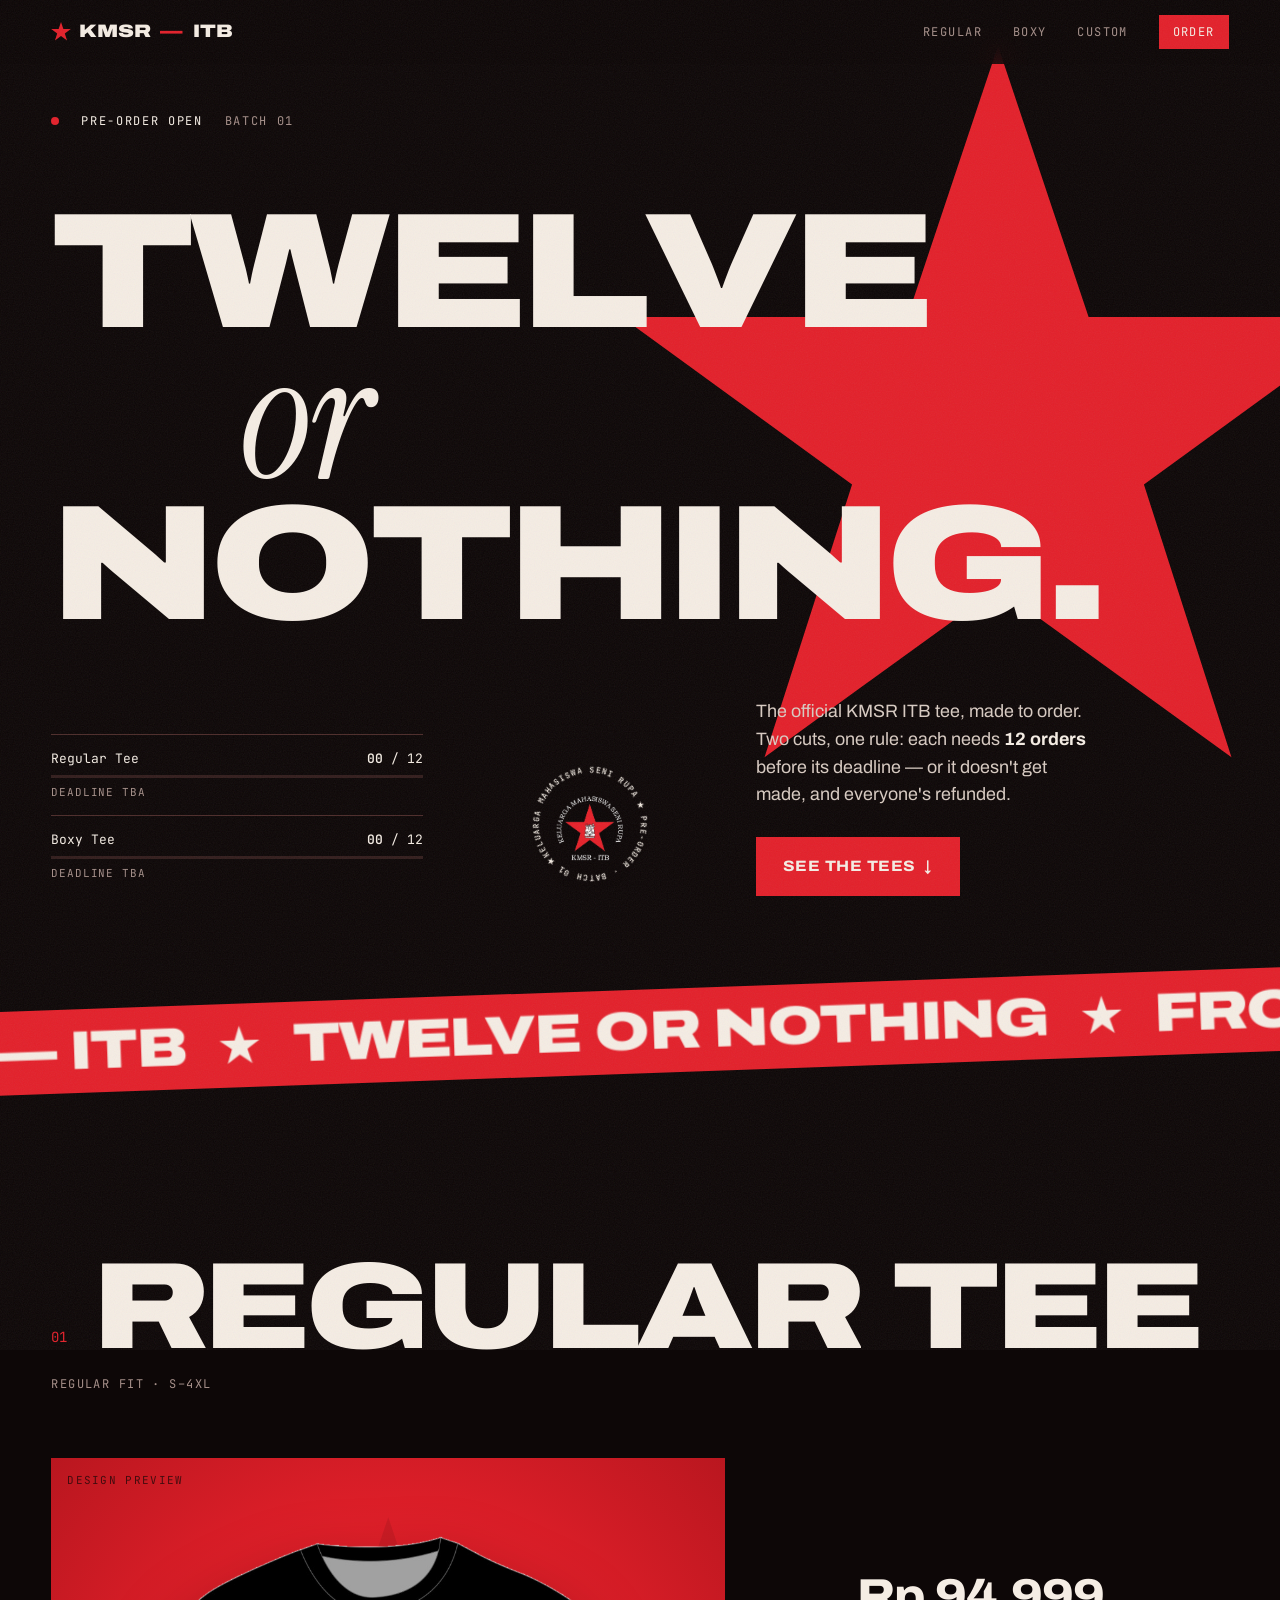
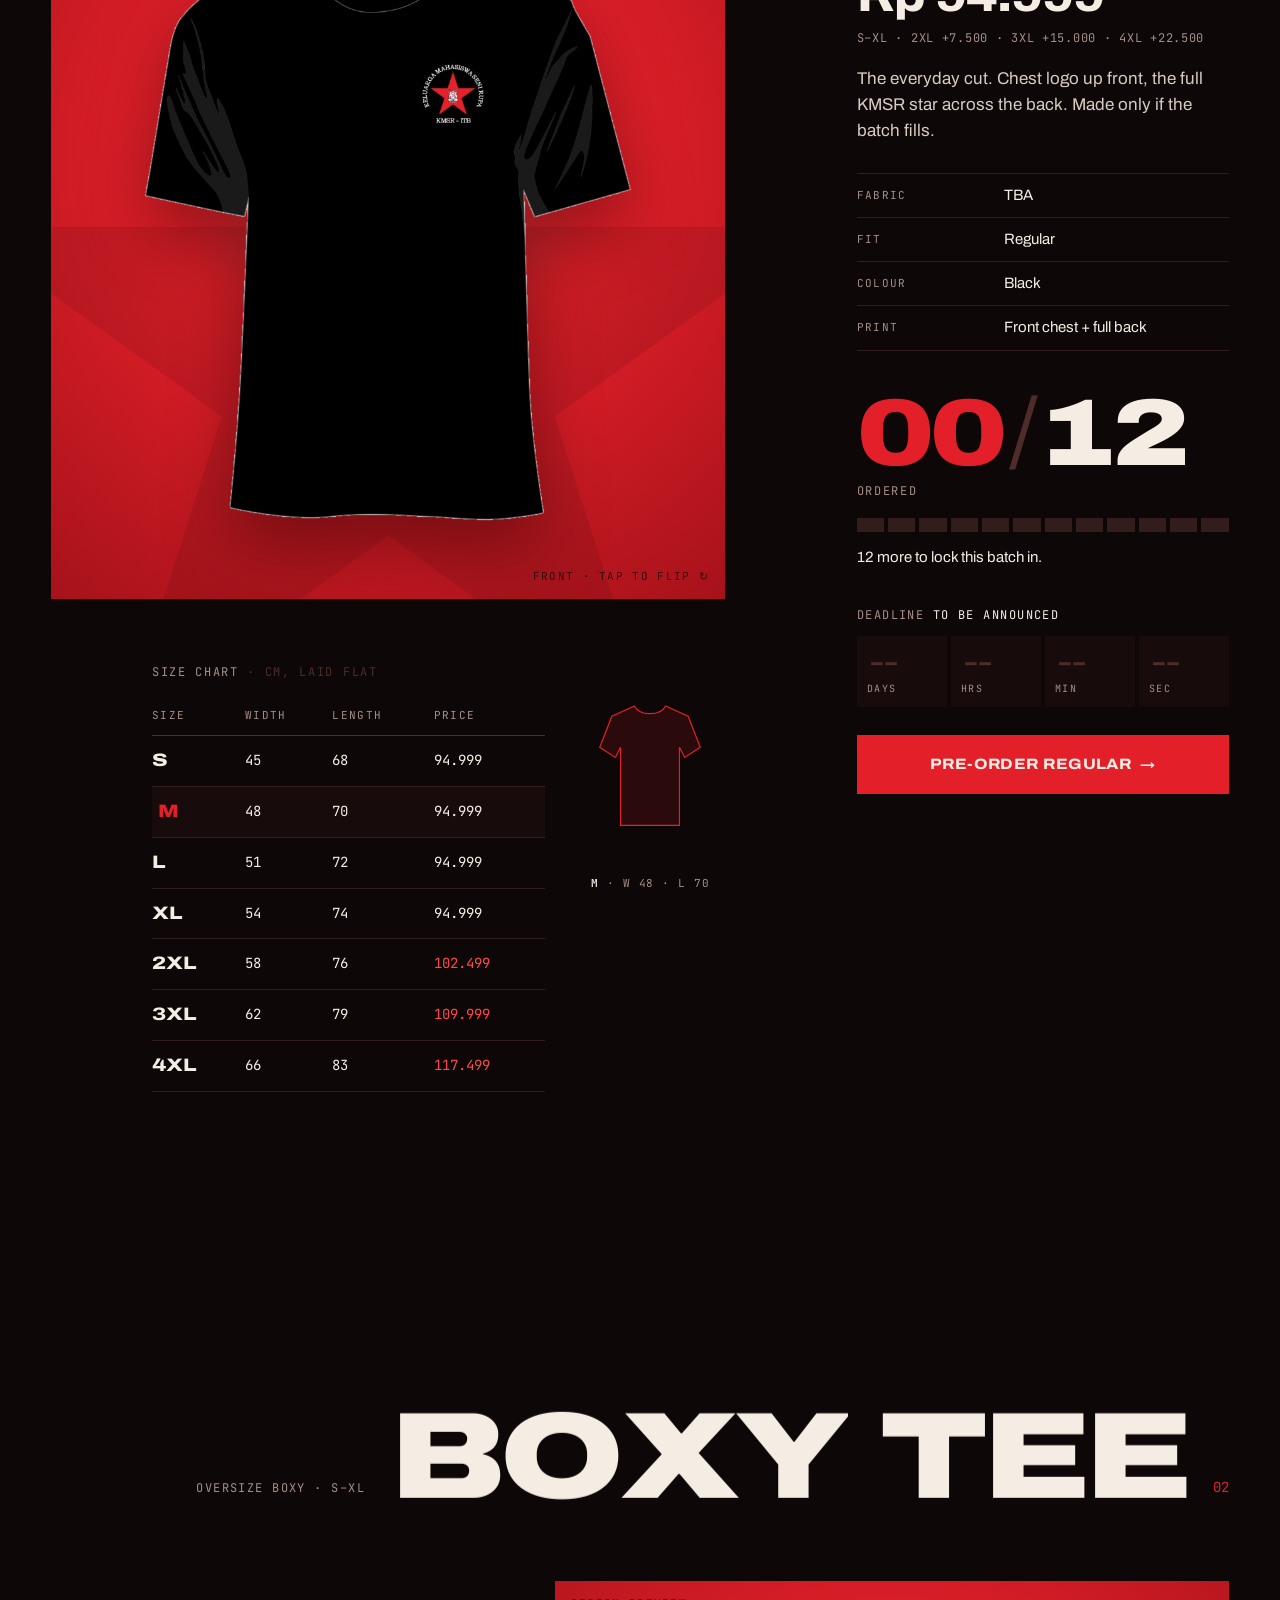
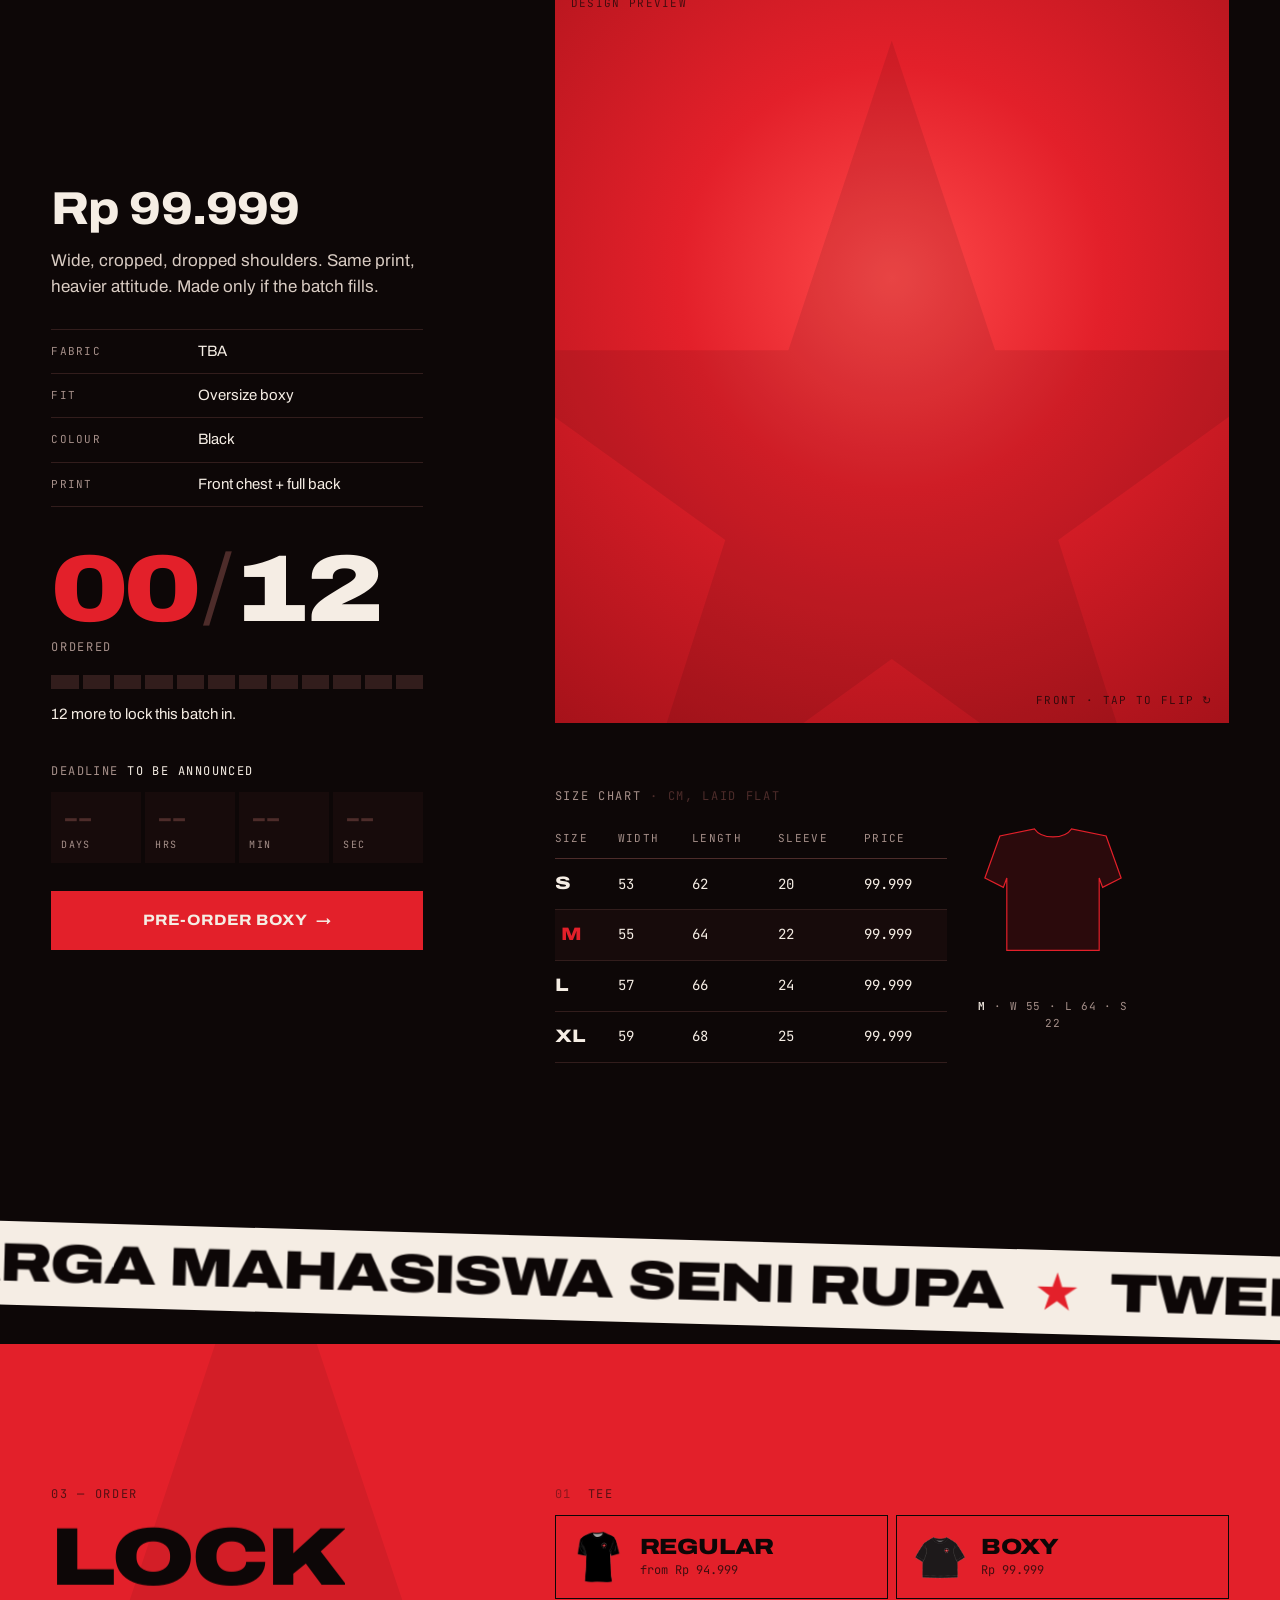
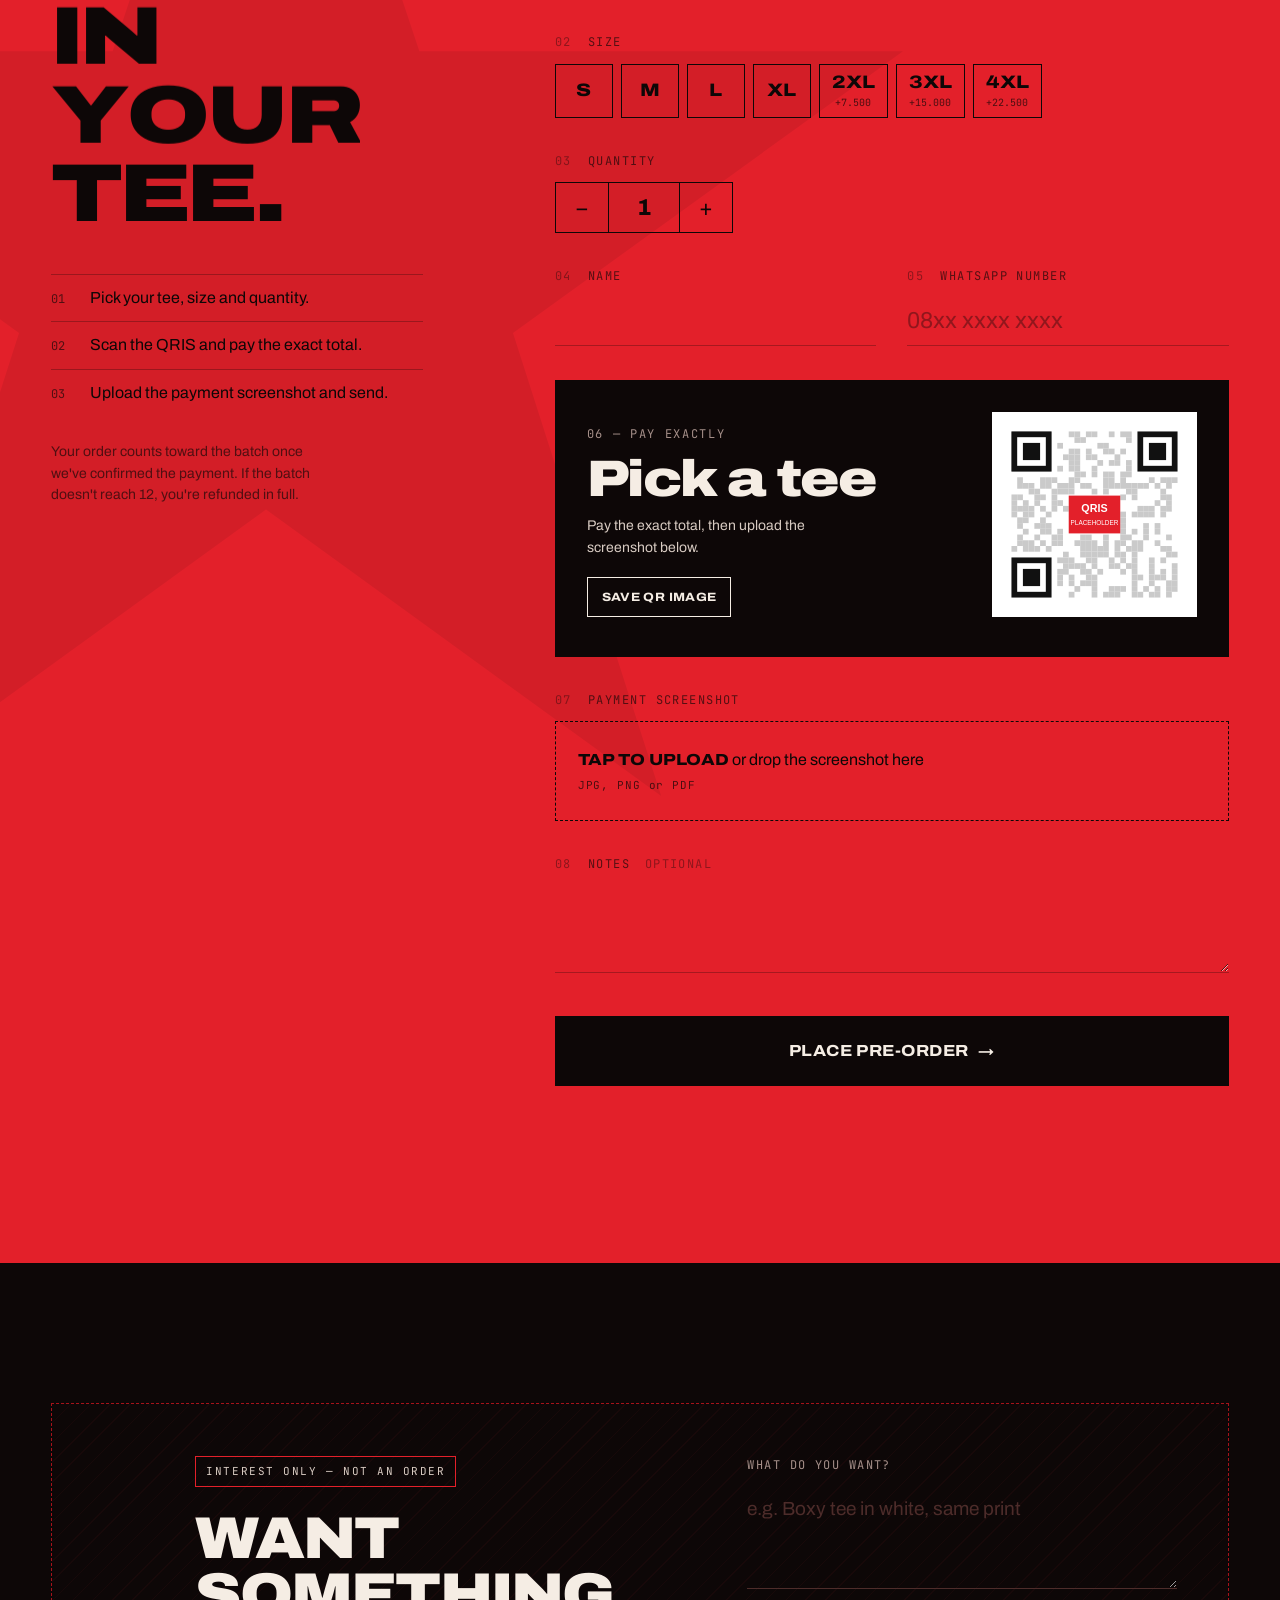
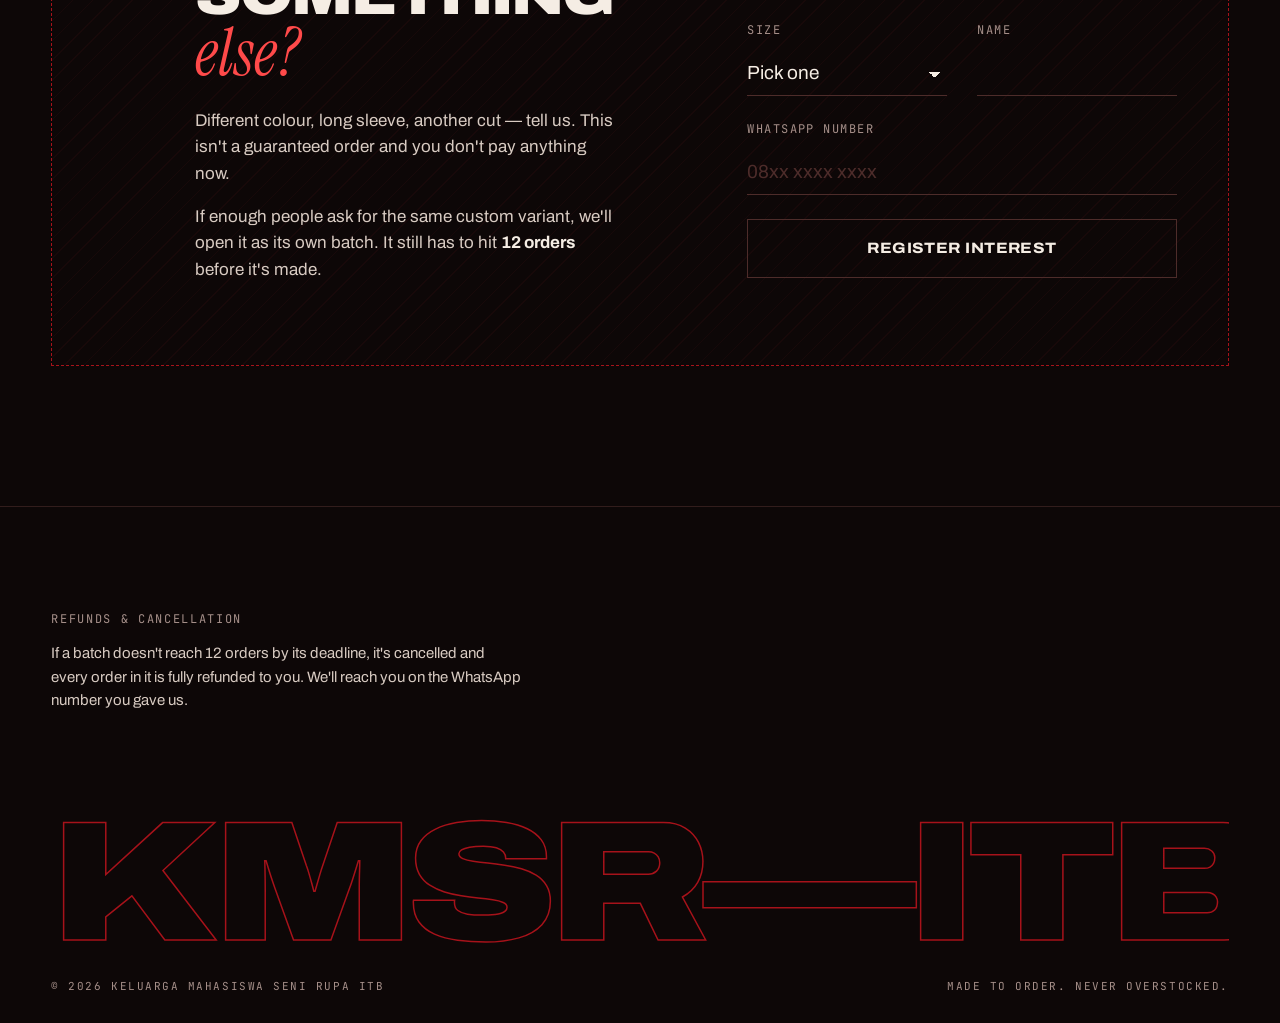
==== commit d3a3de0c: "Use the vendor's Boxy mockup for the Boxy tee images Front and back are cut from the Biru Daun overs" ====
--- a/index.html
+++ b/index.html
@@ -177,8 +177,8 @@
         <button class="tee" type="button" data-tee data-cursor-text="Flip" aria-pressed="false">
           <span class="tee__tilt">
             <span class="tee__card">
-              <img class="tee__face tee__face--front" data-field="front" alt="" width="840" height="800">
-              <img class="tee__face tee__face--back" data-field="back" alt="" width="840" height="800">
+              <img class="tee__face tee__face--front" data-field="front" alt="" width="629" height="527">
+              <img class="tee__face tee__face--back" data-field="back" alt="" width="629" height="527">
             </span>
           </span>
           <span class="tee__hint"><span data-tee-side>Front</span> · tap to flip ↻</span>
--- a/styles.css
+++ b/styles.css
@@ -1154,8 +1154,19 @@
 
 .js .reveal { opacity: 0; transform: translateY(32px); transition: opacity 1s var(--ease), transform 1s var(--ease); }
 .js .reveal.is-in { opacity: 1; transform: none; }
-.js .reveal--clip { opacity: 1; transform: none; clip-path: inset(100% 0 0 0); transition: clip-path 1.3s var(--ease-io); }
-.js .reveal--clip.is-in { clip-path: inset(0 0 0 0); }
+/* a curtain wipes off the panel (instead of clip-path, which hides the panel from the reveal observer) */
+.js .reveal--clip { opacity: 1; transform: none; }
+.js .reveal--clip::after {
+  content: "";
+  position: absolute;
+  inset: 0;
+  z-index: 5;
+  background: var(--bg);
+  transform-origin: 50% 0;
+  transition: transform 1.3s var(--ease-io);
+  pointer-events: none;
+}
+.js .reveal--clip.is-in::after { transform: scaleY(0); }
 .js .reveal--clip .tee__tilt { transform: scale(1.15) translateY(8%); transition: transform 1.6s var(--ease); }
 .js .reveal--clip.is-in .tee__tilt { transform: rotateX(var(--rx, 0deg)) rotateY(var(--ry, 0deg)); transition: transform .25s ease-out; }
 
@@ -1167,7 +1178,8 @@
   :root:not(.full-motion).js .reveal,
   :root:not(.full-motion).js .hero__foot,
   :root:not(.full-motion).js .hero__eyebrow { transform: none; }
-  :root:not(.full-motion).js .reveal--clip { clip-path: none; opacity: 0; transition: opacity 1s; }
+  :root:not(.full-motion).js .reveal--clip { opacity: 0; transition: opacity 1s; }
+  :root:not(.full-motion).js .reveal--clip::after { display: none; }
   :root:not(.full-motion).js .reveal--clip.is-in { opacity: 1; }
   :root:not(.full-motion) .char { transform: none !important; transition: none !important; }
   :root:not(.full-motion) .hero__star svg,
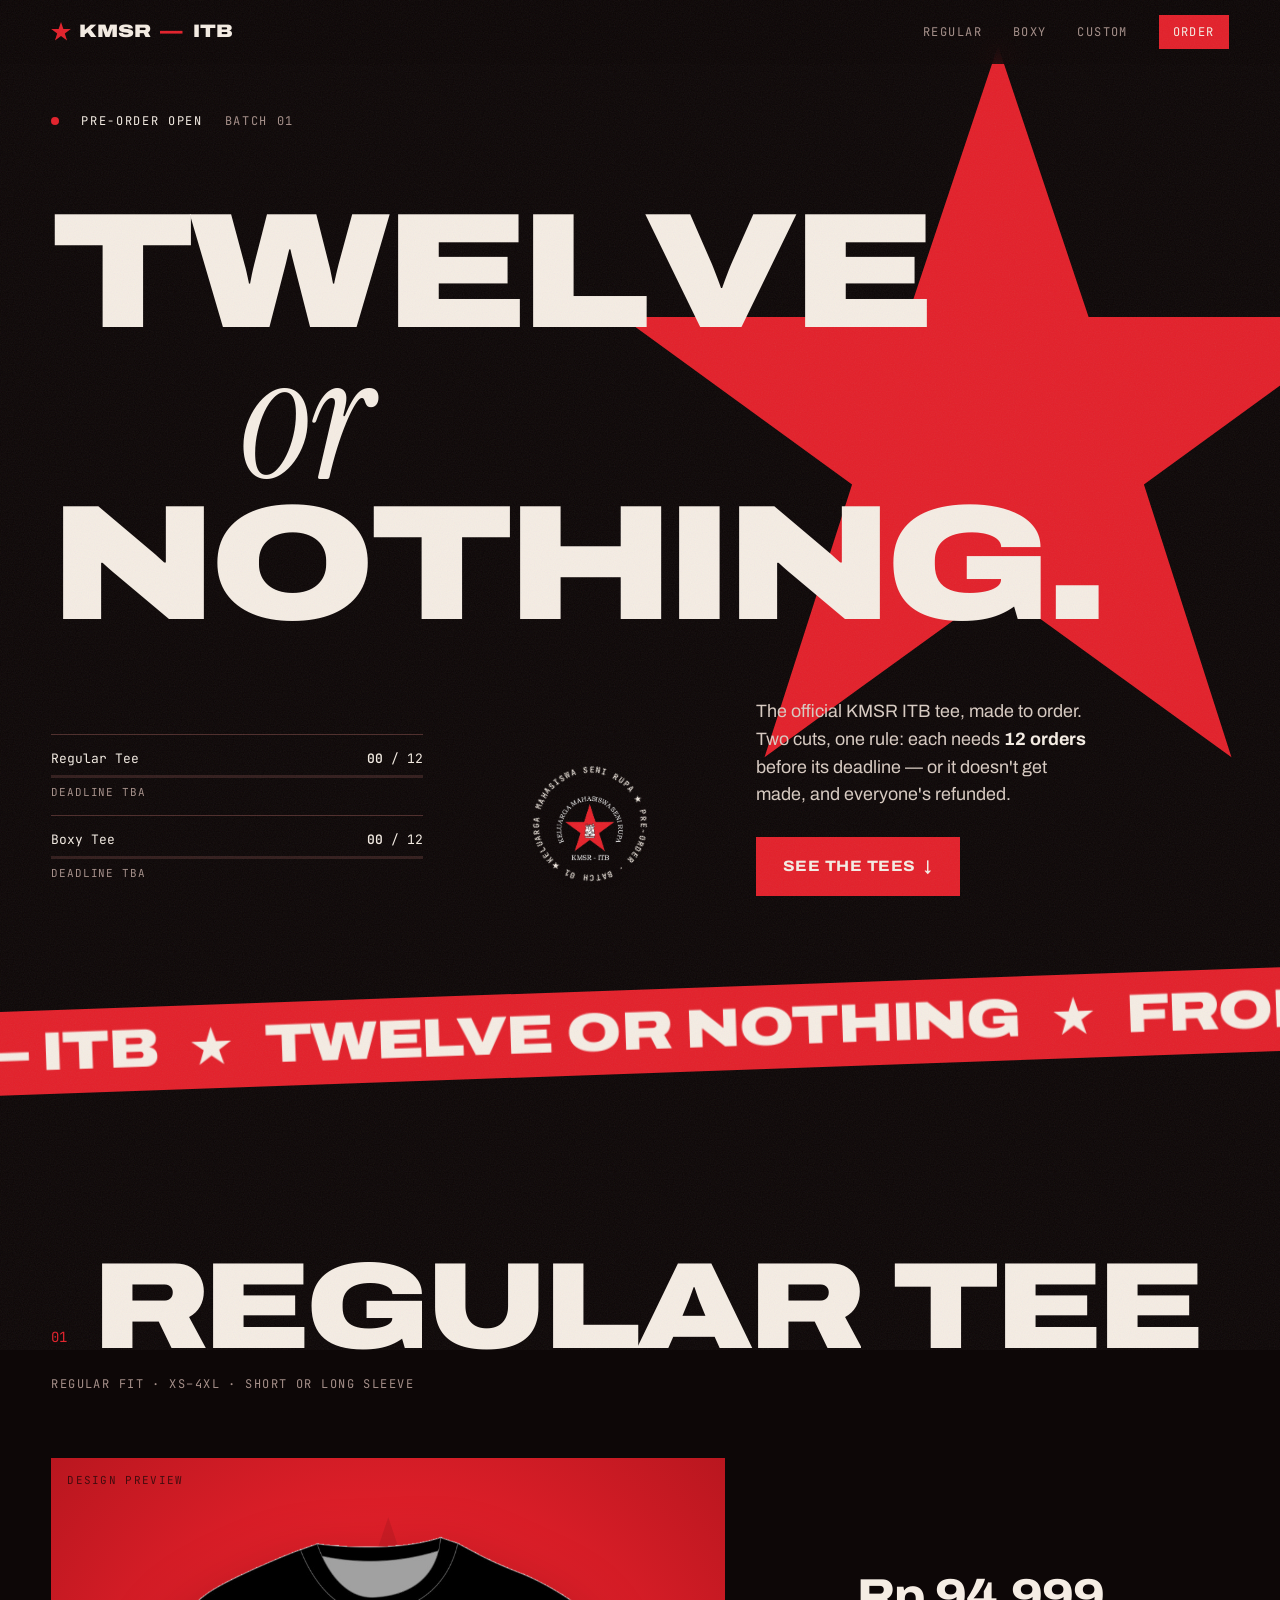
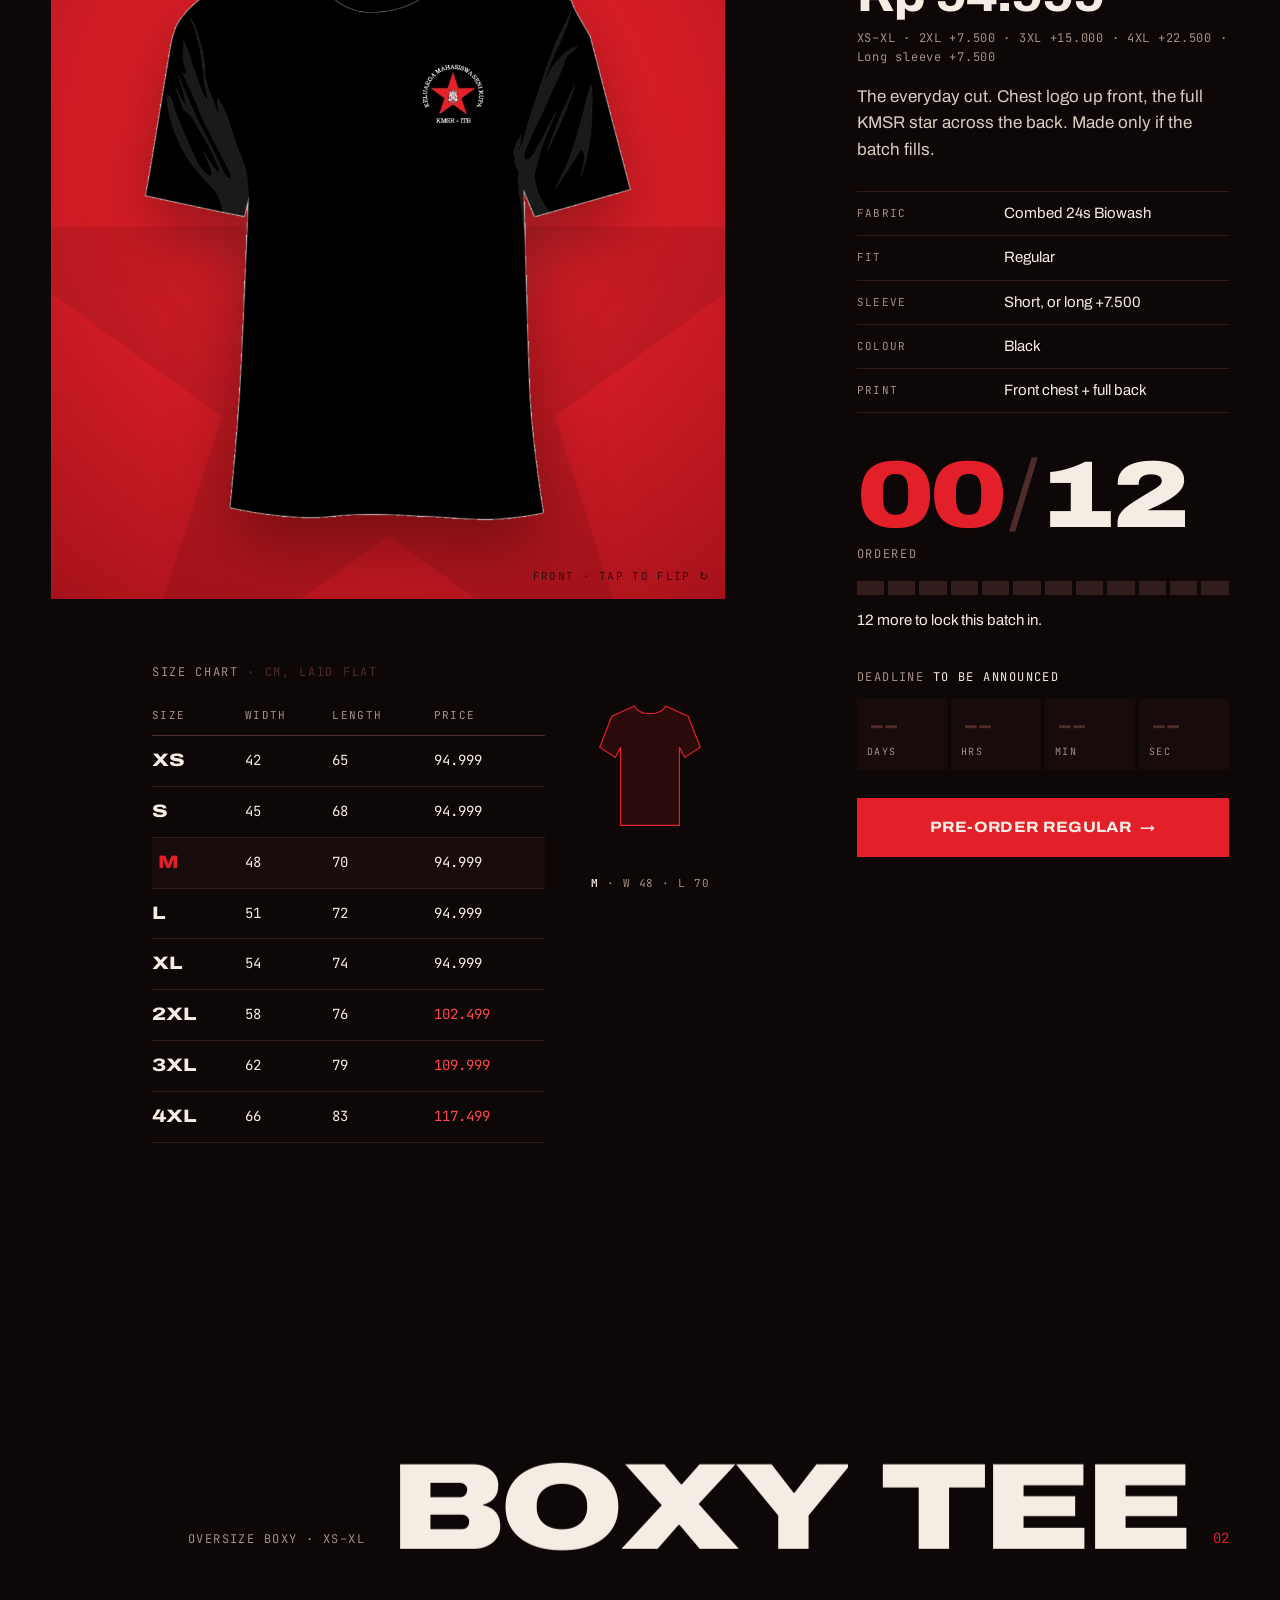
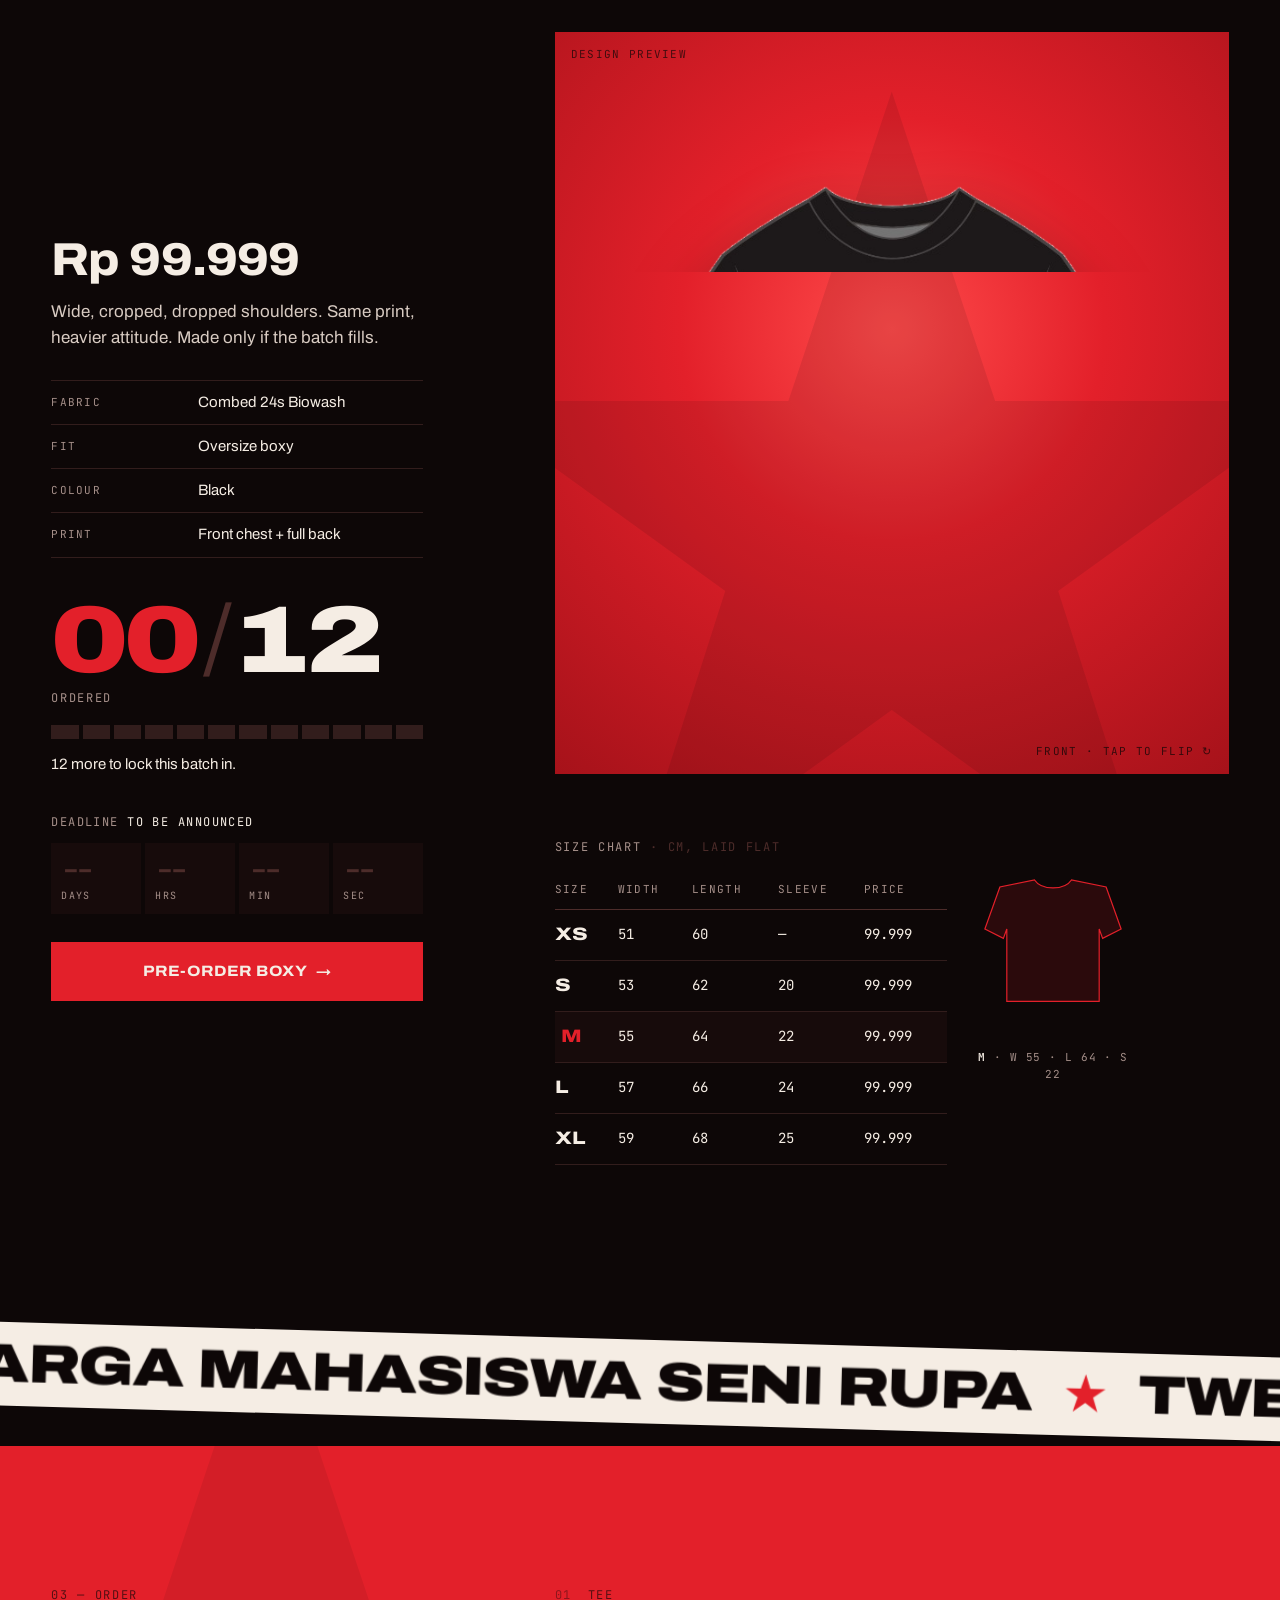
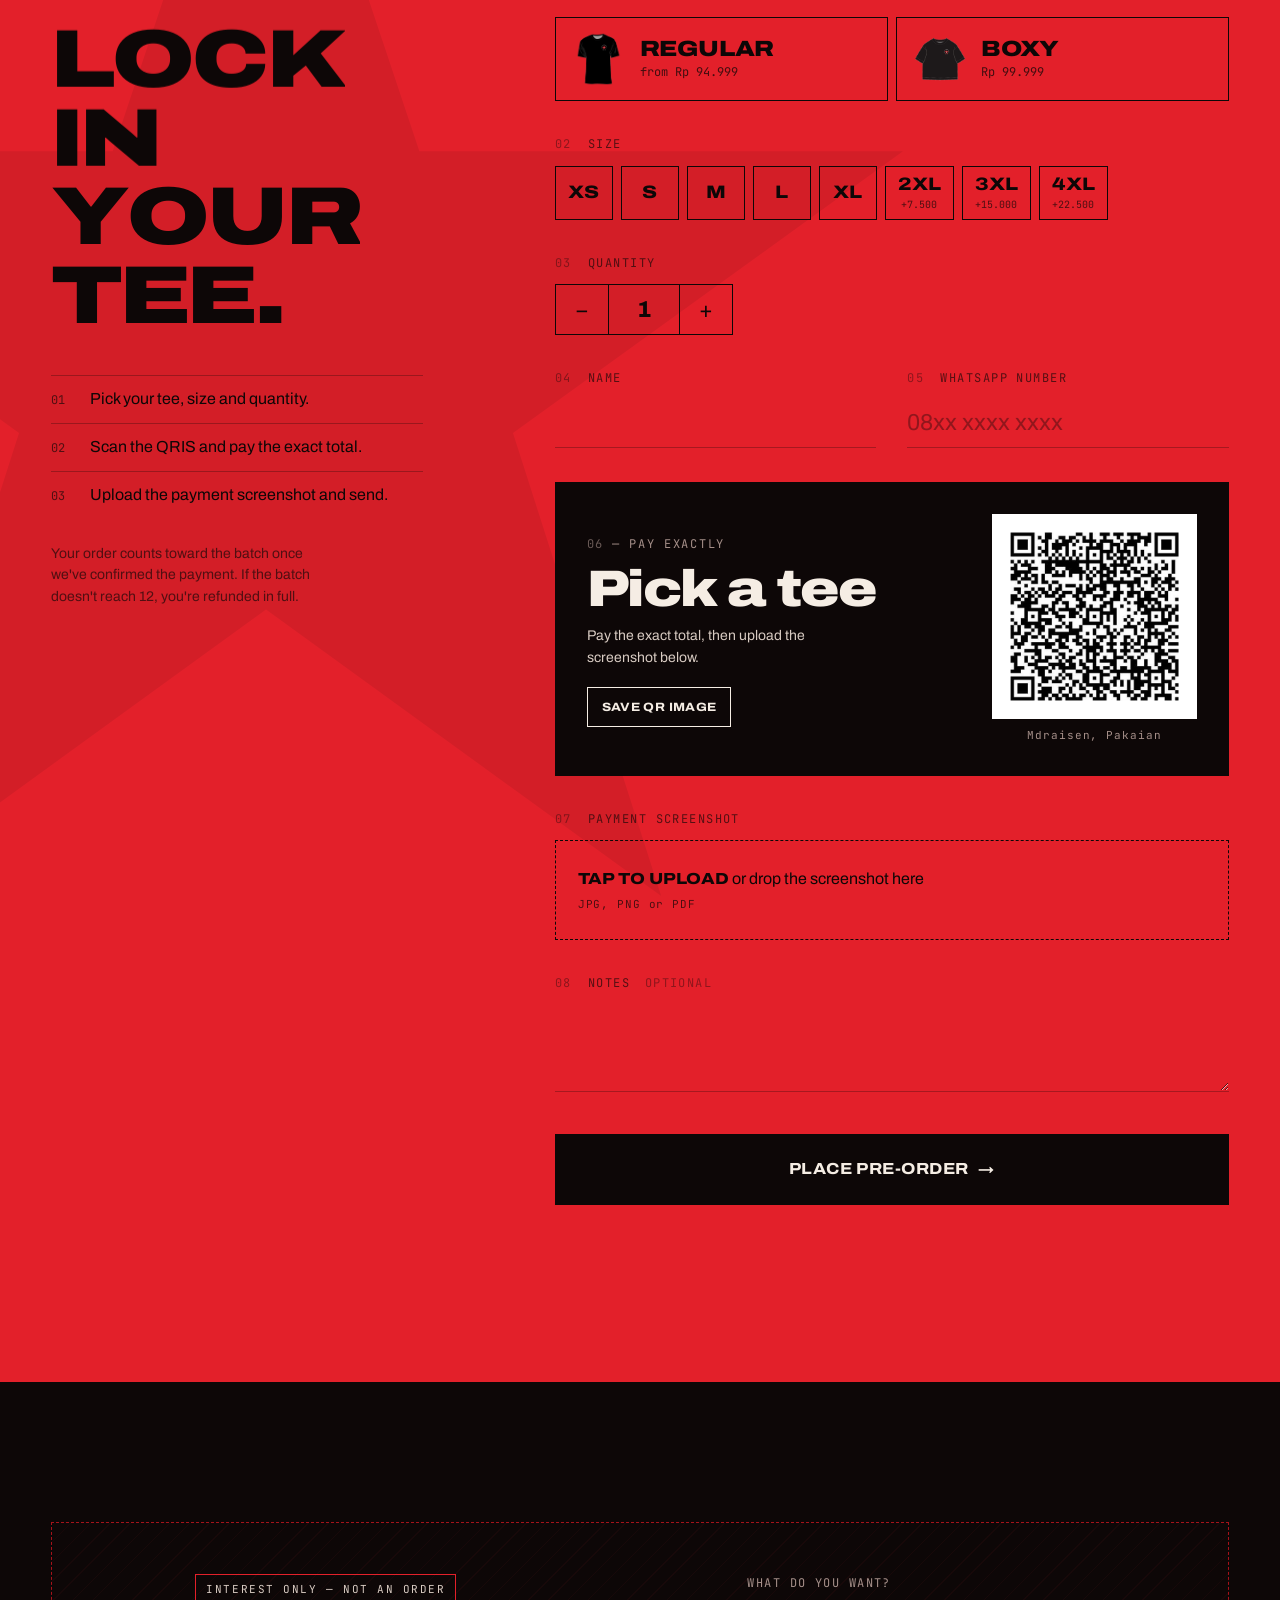
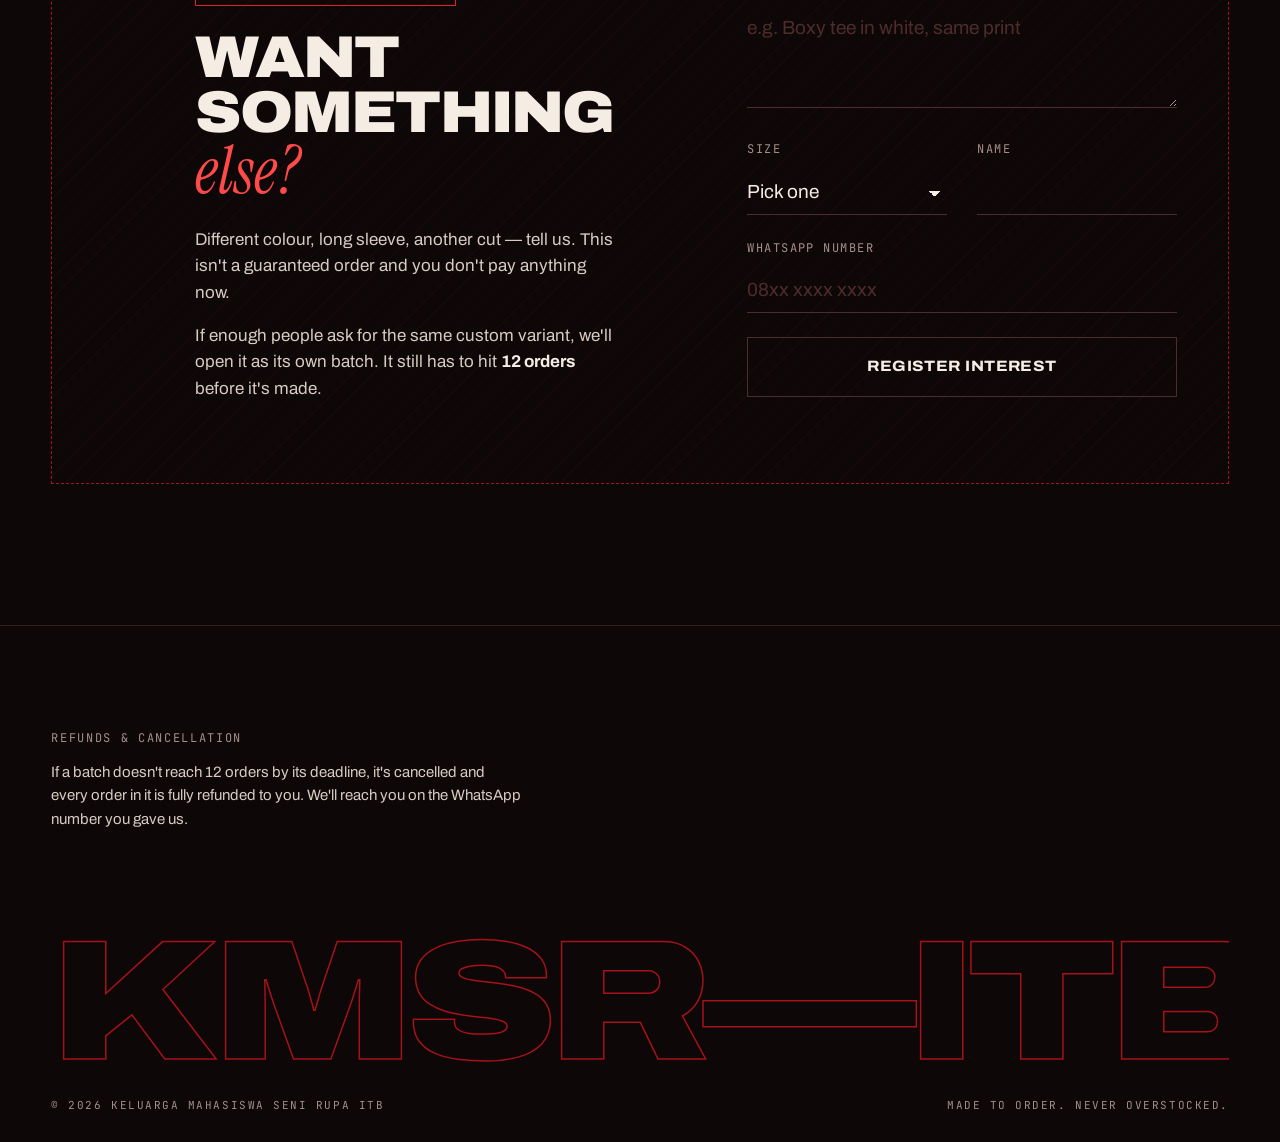
==== commit d40bcb13: "Add XS sizes and a long-sleeve option for Regular Regular gets XS (42 x 65) and a Short/Long sleeve " ====
--- a/index.html
+++ b/index.html
@@ -270,6 +270,11 @@
               <div class="chips" data-size-choices></div>
             </fieldset>
 
+            <fieldset class="field" data-sleeve-field hidden>
+              <legend><span class="field__n">03</span> Sleeve</legend>
+              <div class="chips chips--wide" data-sleeve-choices></div>
+            </fieldset>
+
             <div class="field">
               <label for="qty"><span class="field__n">03</span> Quantity</label>
               <div class="stepper">
@@ -294,7 +299,7 @@
 
             <div class="pay" data-pay>
               <div class="pay__total">
-                <span class="eyebrow">06 — Pay exactly</span>
+                <span class="eyebrow"><span class="field__n">06</span>— Pay exactly</span>
                 <strong data-total>—</strong>
                 <p class="pay__note" data-pay-note></p>
                 <a class="btn btn--ink btn--sm" data-qris-download download>Save QR image</a>
--- a/styles.css
+++ b/styles.css
@@ -949,6 +949,7 @@
 }
 .chip small { display: block; margin-top: 1px; font-family: var(--mono); font-size: 10px; font-weight: 400; letter-spacing: 0; opacity: .7; line-height: 1; }
 .chip span:has(small) { padding-block: 6px; line-height: 1.05; }
+.chips--wide .chip span { min-width: 132px; }
 .chip:hover span { transform: translateY(-2px); }
 .chip input:checked + span { background: var(--black); color: var(--ink); transform: scale(1.06); }
 .chips.is-in .chip span { animation: chip-in .5s var(--ease) both; animation-delay: calc(var(--i) * 40ms); }
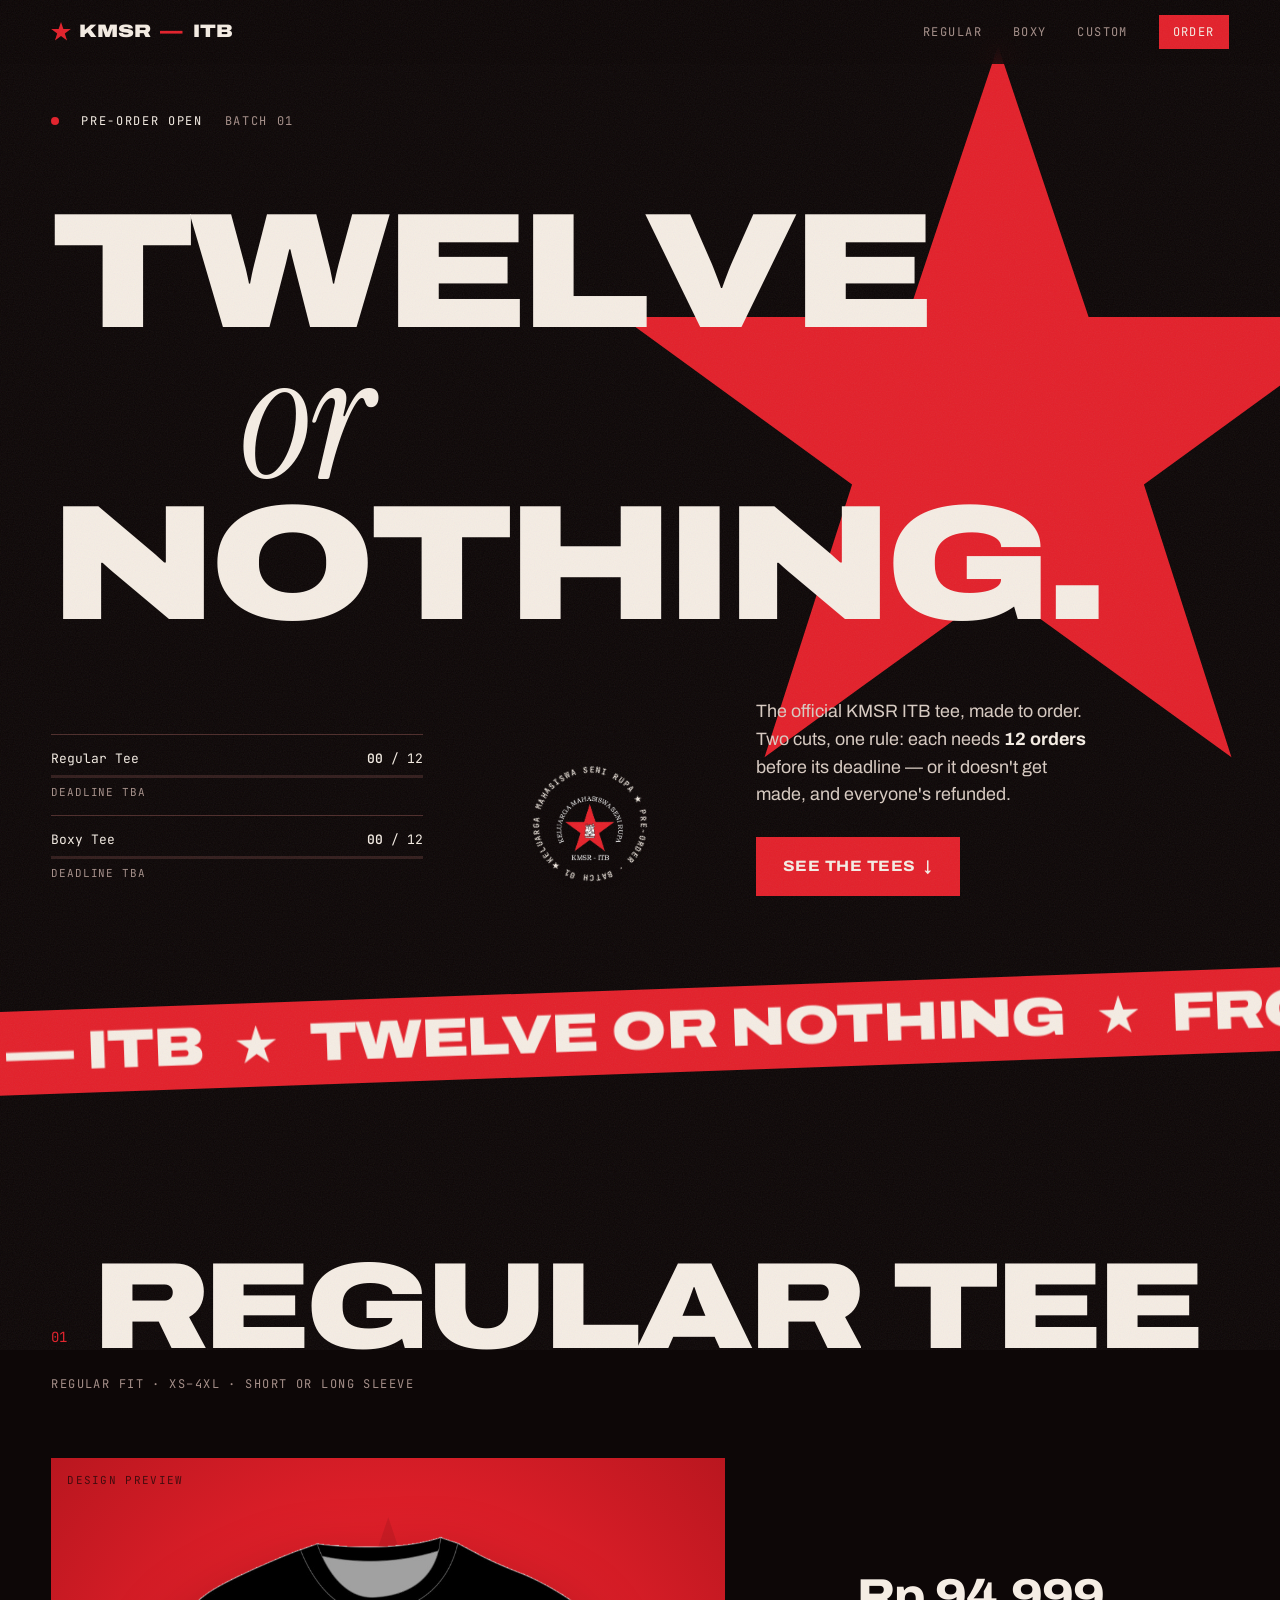
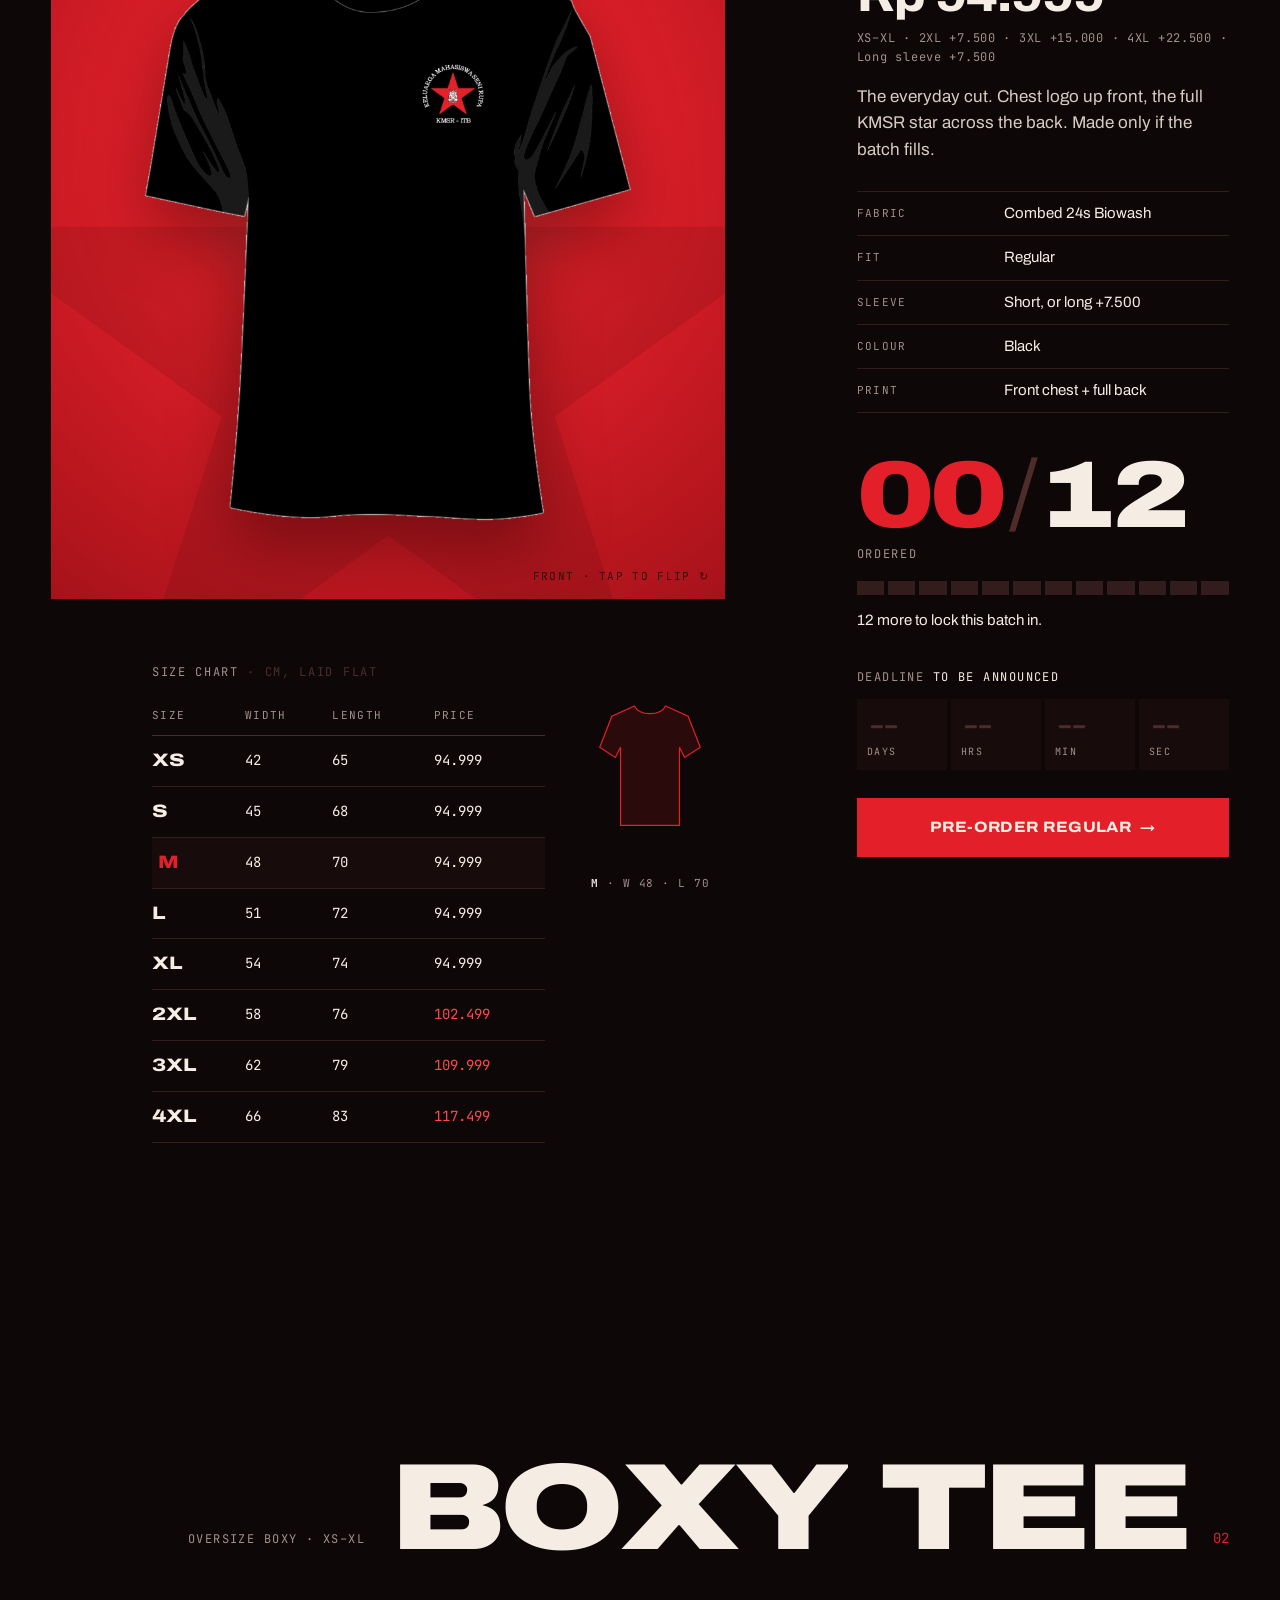
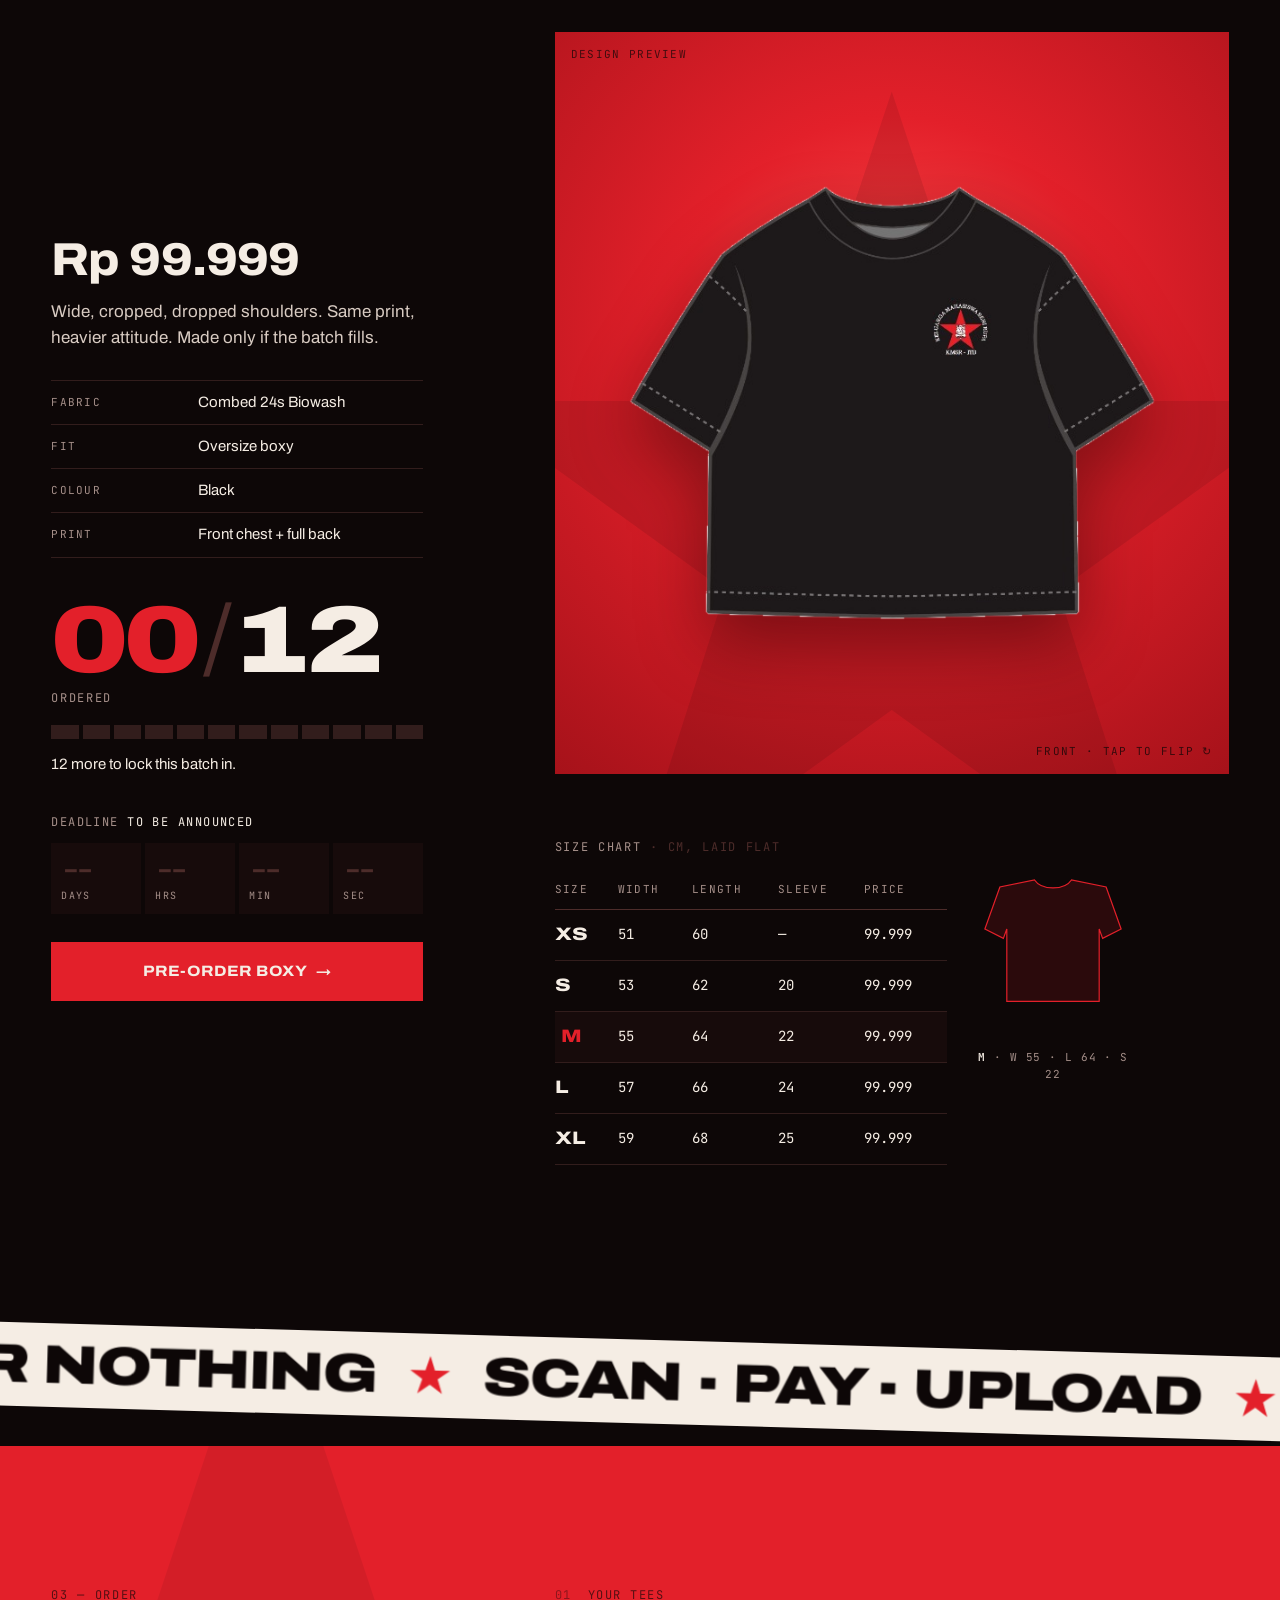
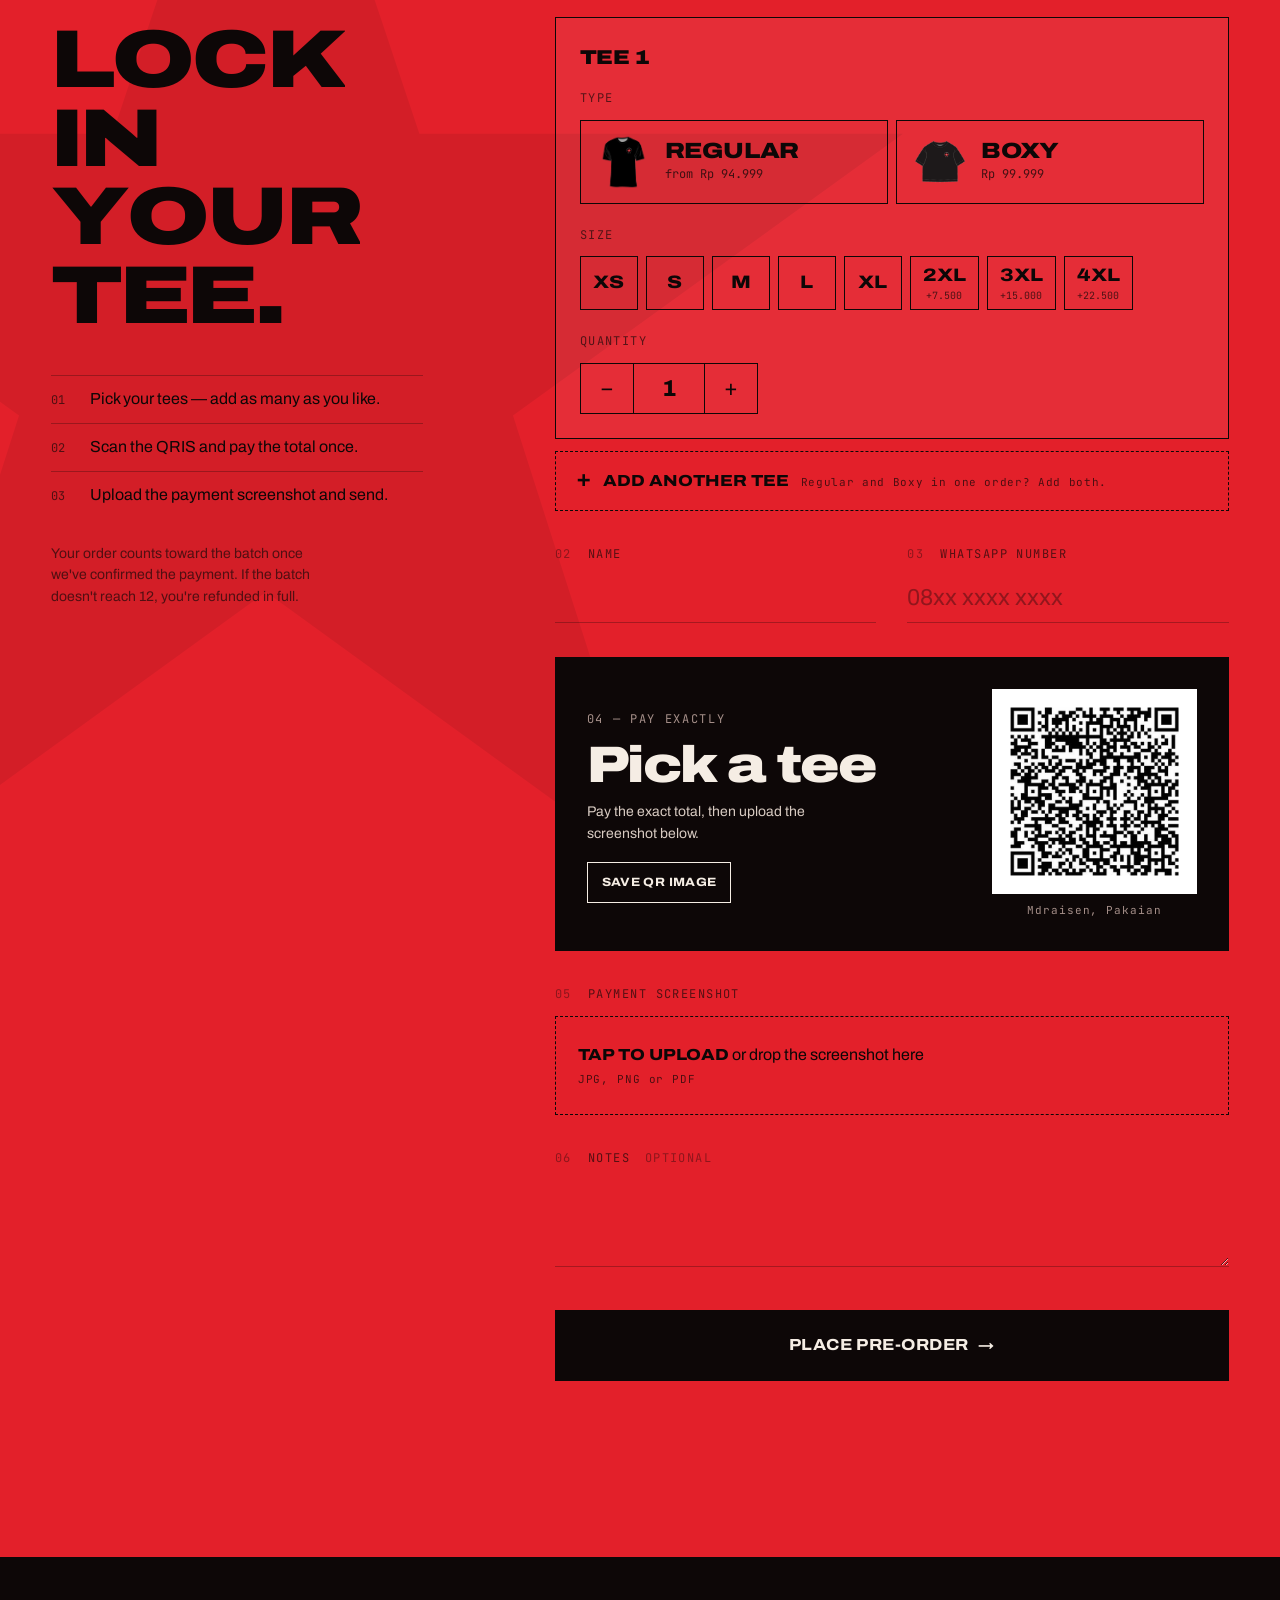
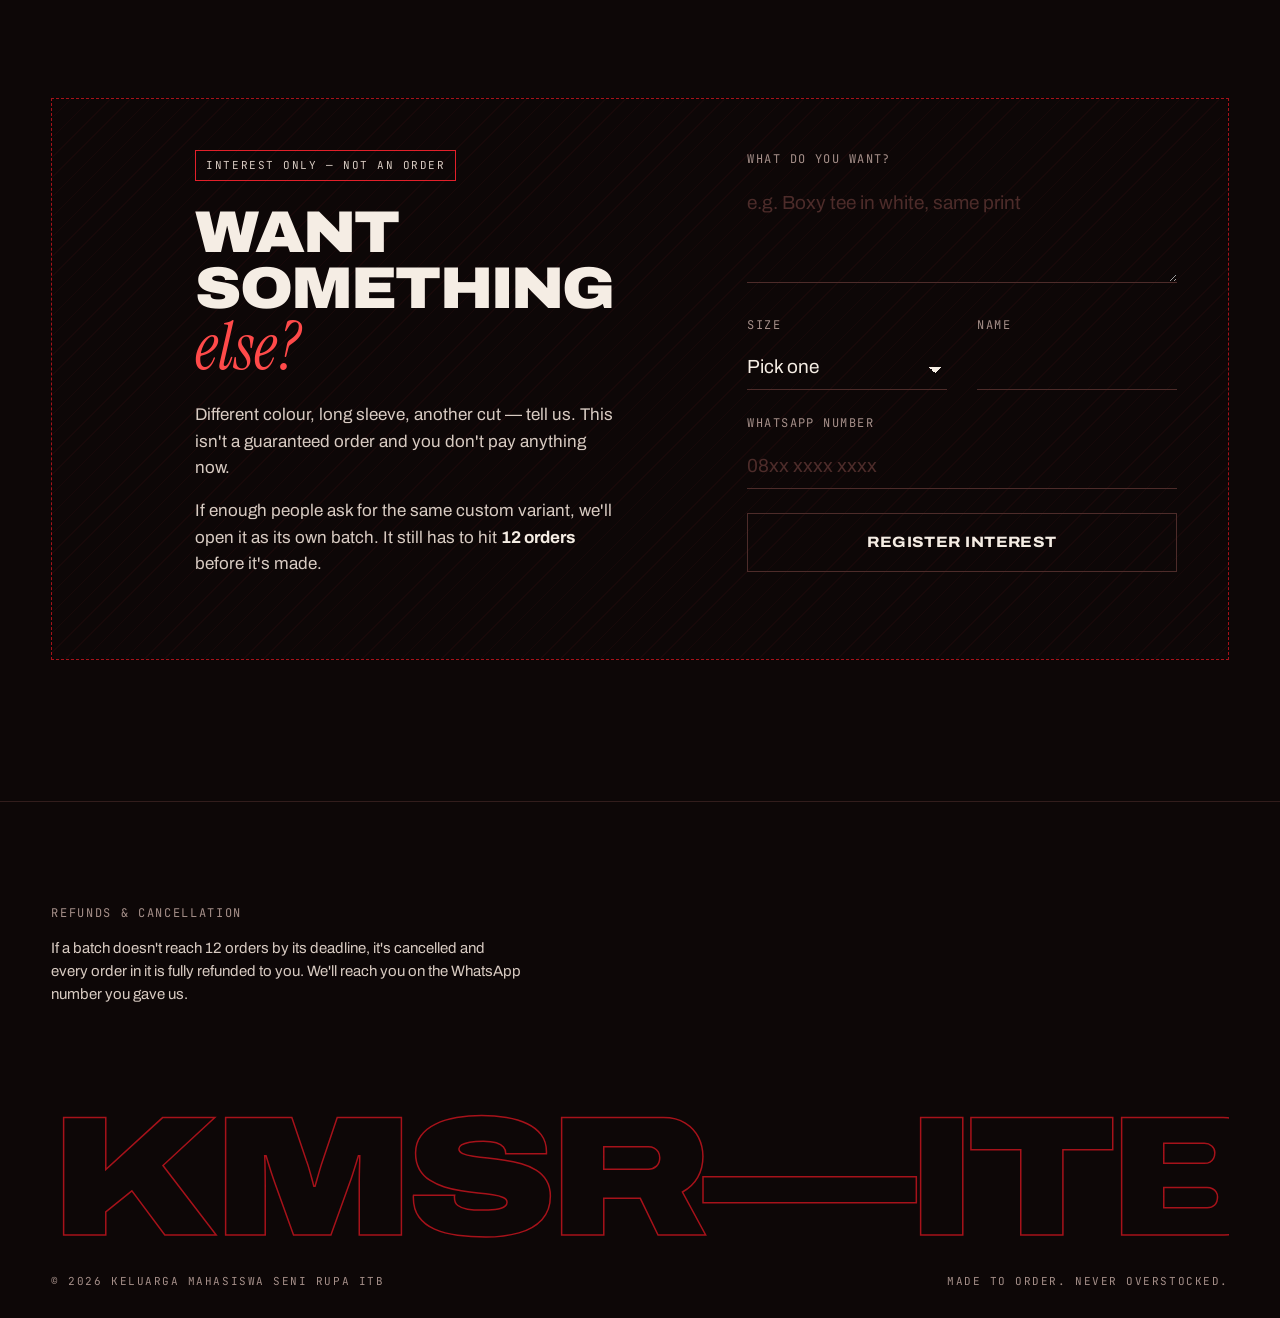
==== commit f8016474: "Let one order hold several tees The order form is now a basket: one card per tee (type, size, sleeve" ====
--- a/index.html
+++ b/index.html
@@ -246,8 +246,8 @@
           <p class="eyebrow">03 — Order</p>
           <h2 class="order__title reveal" id="order-title"><span data-split>Lock in</span><br><span data-split>your tee.</span></h2>
           <ol class="steps">
-            <li>Pick your tee, size and quantity.</li>
-            <li>Scan the QRIS and pay the exact total.</li>
+            <li>Pick your tees — add as many as you like.</li>
+            <li>Scan the QRIS and pay the total once.</li>
             <li>Upload the payment screenshot and send.</li>
           </ol>
           <p class="order__fine">Your order counts toward the batch once we've confirmed the payment. If the batch doesn't reach <span data-quota>12</span>, you're refunded in full.</p>
@@ -260,37 +260,21 @@
               <label>Leave this empty <input type="text" name="_gotcha" tabindex="-1" autocomplete="off"></label>
             </div>
 
-            <fieldset class="field">
-              <legend><span class="field__n">01</span> Tee</legend>
-              <div class="choices" data-product-choices></div>
-            </fieldset>
-
-            <fieldset class="field" data-size-field>
-              <legend><span class="field__n">02</span> Size</legend>
-              <div class="chips" data-size-choices></div>
-            </fieldset>
-
-            <fieldset class="field" data-sleeve-field hidden>
-              <legend><span class="field__n">03</span> Sleeve</legend>
-              <div class="chips chips--wide" data-sleeve-choices></div>
-            </fieldset>
-
             <div class="field">
-              <label for="qty"><span class="field__n">03</span> Quantity</label>
-              <div class="stepper">
-                <button type="button" data-step="-1" aria-label="Decrease quantity">−</button>
-                <input id="qty" name="quantity" type="number" min="1" max="10" value="1" inputmode="numeric" required>
-                <button type="button" data-step="1" aria-label="Increase quantity">+</button>
-              </div>
+              <p class="field__label"><span class="field__n">01</span> Your tees</p>
+              <div class="items" data-items></div>
+              <button type="button" class="add-item" data-add-item>
+                <span aria-hidden="true">+</span> Add another tee <small>Regular and Boxy in one order? Add both.</small>
+              </button>
             </div>
 
             <div class="field-row">
               <div class="field">
-                <label for="o-name"><span class="field__n">04</span> Name</label>
+                <label for="o-name"><span class="field__n">02</span> Name</label>
                 <input id="o-name" name="name" type="text" autocomplete="name" required maxlength="80">
               </div>
               <div class="field">
-                <label for="o-wa"><span class="field__n">05</span> WhatsApp number</label>
+                <label for="o-wa"><span class="field__n">03</span> WhatsApp number</label>
                 <input id="o-wa" name="whatsapp" type="tel" autocomplete="tel" required
                        pattern="[+]?[0-9][0-9\s\-]{7,17}" placeholder="08xx xxxx xxxx"
                        title="Your WhatsApp number, e.g. 0812 3456 7890">
@@ -299,7 +283,7 @@
 
             <div class="pay" data-pay>
               <div class="pay__total">
-                <span class="eyebrow"><span class="field__n">06</span>— Pay exactly</span>
+                <span class="eyebrow">04 — Pay exactly</span>
                 <strong data-total>—</strong>
                 <p class="pay__note" data-pay-note></p>
                 <a class="btn btn--ink btn--sm" data-qris-download download>Save QR image</a>
@@ -311,7 +295,7 @@
             </div>
 
             <div class="field">
-              <label for="o-proof"><span class="field__n">07</span> Payment screenshot</label>
+              <label for="o-proof"><span class="field__n">05</span> Payment screenshot</label>
               <label class="drop" data-drop>
                 <input id="o-proof" name="payment_proof" type="file" accept="image/*,application/pdf" required>
                 <span class="drop__empty">
@@ -327,7 +311,7 @@
             </div>
 
             <div class="field">
-              <label for="o-notes"><span class="field__n">08</span> Notes <span class="optional">optional</span></label>
+              <label for="o-notes"><span class="field__n">06</span> Notes <span class="optional">optional</span></label>
               <textarea id="o-notes" name="notes" rows="2" maxlength="600"></textarea>
             </div>
 
--- a/styles.css
+++ b/styles.css
@@ -869,6 +869,64 @@
   color: var(--muted);
 }
 .order .field > label:not(.drop), .order .field > legend { color: var(--muted-dark); }
+.field__label {
+  margin: 0 0 12px;
+  font-family: var(--mono);
+  font-size: 12px;
+  letter-spacing: .12em;
+  text-transform: uppercase;
+  color: var(--muted-dark);
+}
+
+/* basket: one card per tee */
+.items { display: grid; gap: 12px; }
+.item {
+  padding: clamp(16px, 2.4vw, 24px);
+  border: 1.5px solid var(--black);
+  background: rgba(255, 255, 255, .06);
+}
+.item .field { margin-bottom: 22px; }
+.item .field:last-child { margin-bottom: 0; }
+.item__head { display: flex; align-items: baseline; gap: 14px; margin-bottom: 16px; }
+.item__title { font-weight: 900; font-stretch: 120%; font-size: 20px; text-transform: uppercase; letter-spacing: -.01em; }
+.item__sub { font-family: var(--mono); font-size: 13px; font-variant-numeric: tabular-nums; }
+.item__remove {
+  margin-left: auto;
+  padding: 4px 0;
+  border: 0;
+  background: none;
+  font-family: var(--mono);
+  font-size: 11px;
+  letter-spacing: .1em;
+  text-transform: uppercase;
+  cursor: pointer;
+  opacity: .7;
+  transition: opacity .2s;
+}
+.item__remove:hover { opacity: 1; text-decoration: underline; }
+.add-item {
+  display: flex;
+  flex-wrap: wrap;
+  align-items: baseline;
+  gap: 4px 12px;
+  width: 100%;
+  margin-top: 12px;
+  padding: 16px 20px;
+  border: 1.5px dashed var(--black);
+  background: transparent;
+  font-family: var(--font);
+  font-weight: 800;
+  font-stretch: 115%;
+  font-size: 16px;
+  text-transform: uppercase;
+  text-align: left;
+  cursor: pointer;
+  transition: background-color .2s, border-style .2s;
+}
+.add-item:hover { background: rgba(0, 0, 0, .08); border-style: solid; }
+.add-item span { font-size: 22px; line-height: 1; }
+.add-item small { font-family: var(--mono); font-weight: 400; font-size: 11px; letter-spacing: .06em; text-transform: none; opacity: .7; }
+.add-item[disabled] { opacity: .4; cursor: not-allowed; }
 .field__n { margin-right: 8px; opacity: .6; }
 .optional { opacity: .6; margin-left: 6px; }
 .field-row { display: grid; grid-template-columns: 1fr 1fr; gap: var(--gap); }
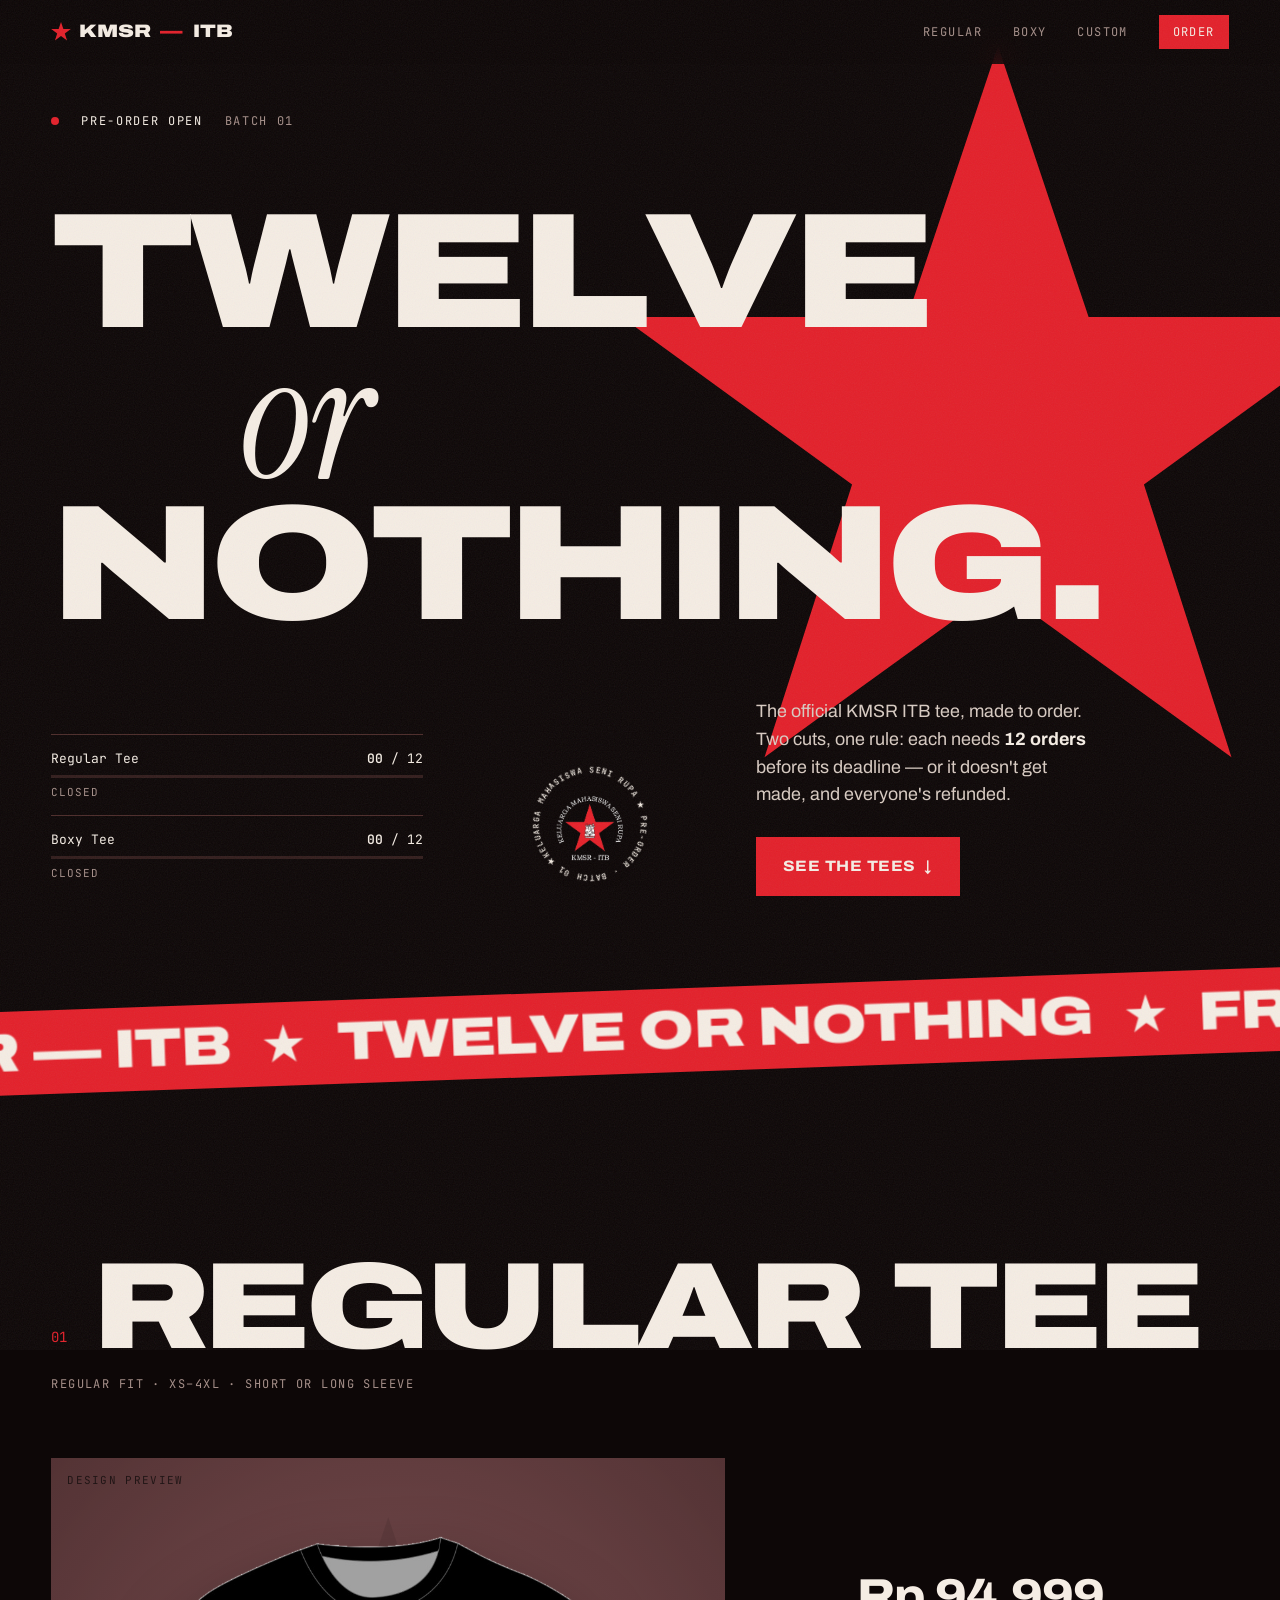
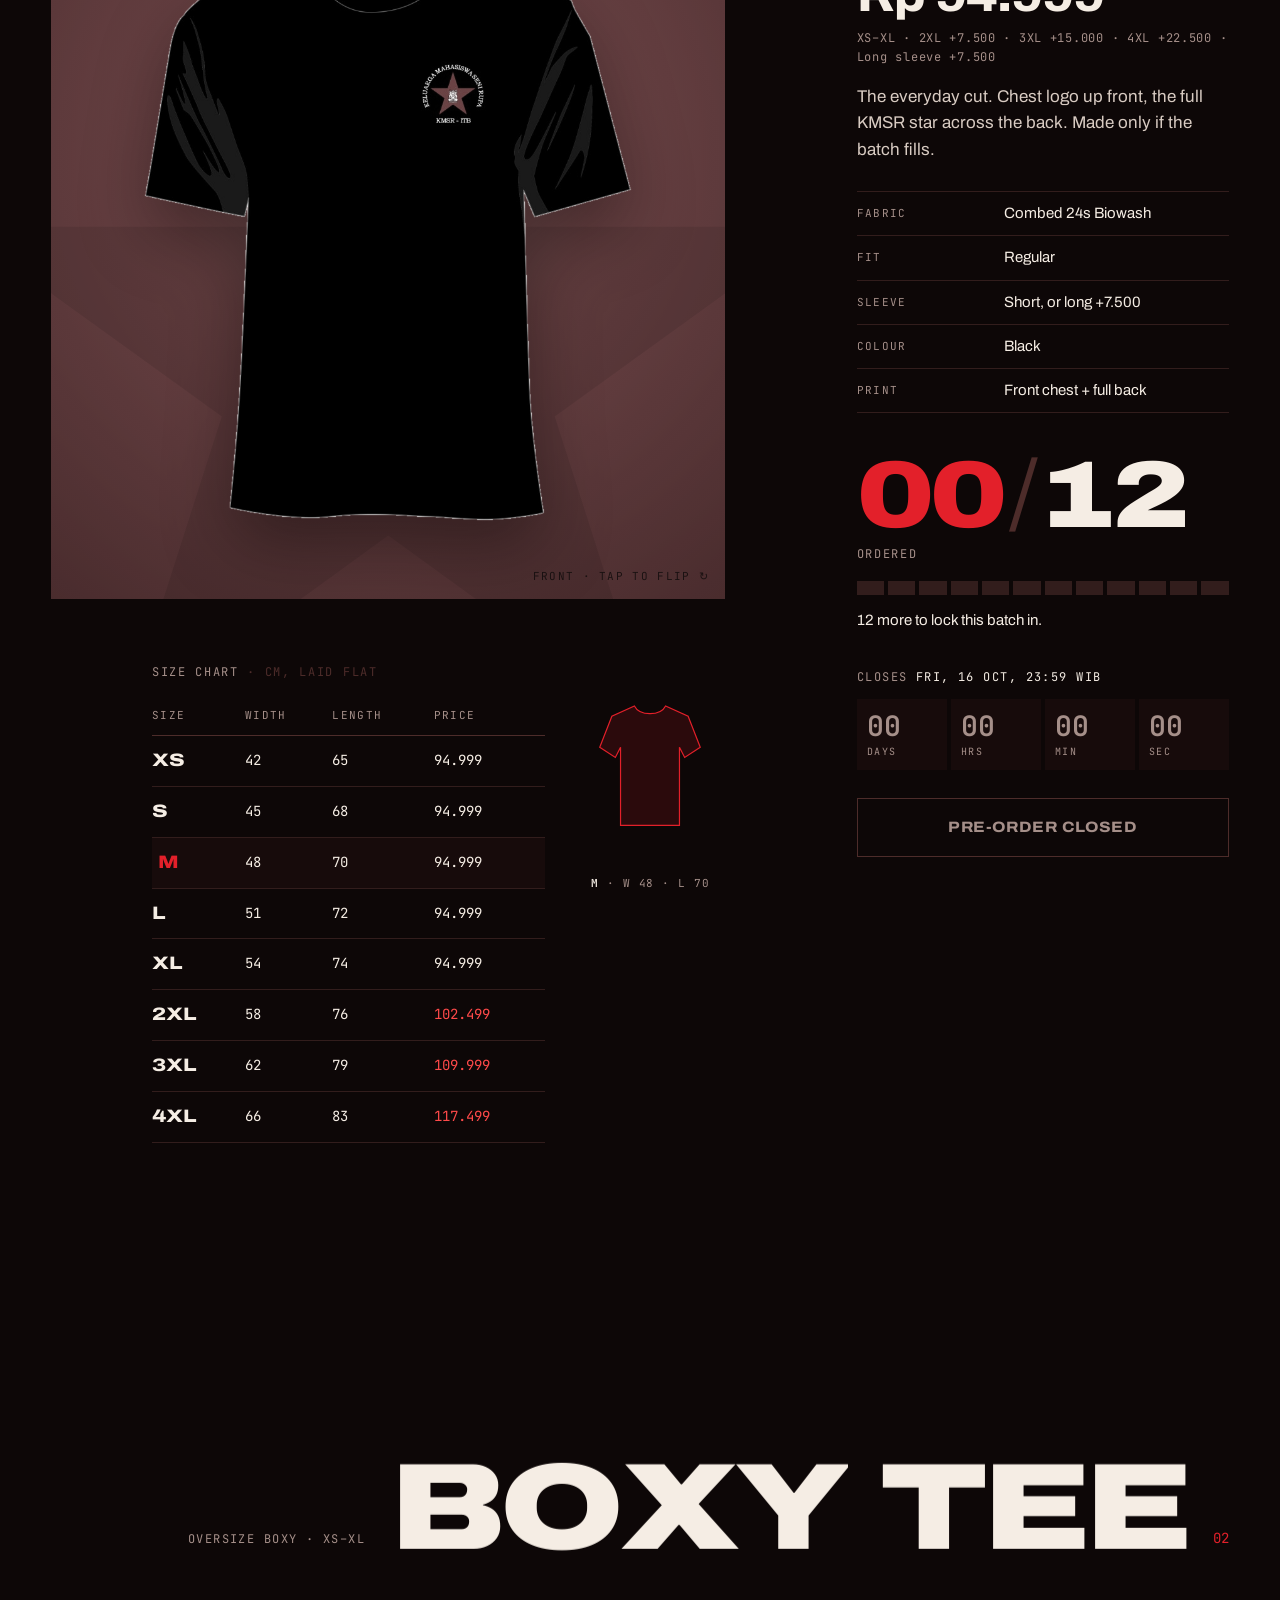
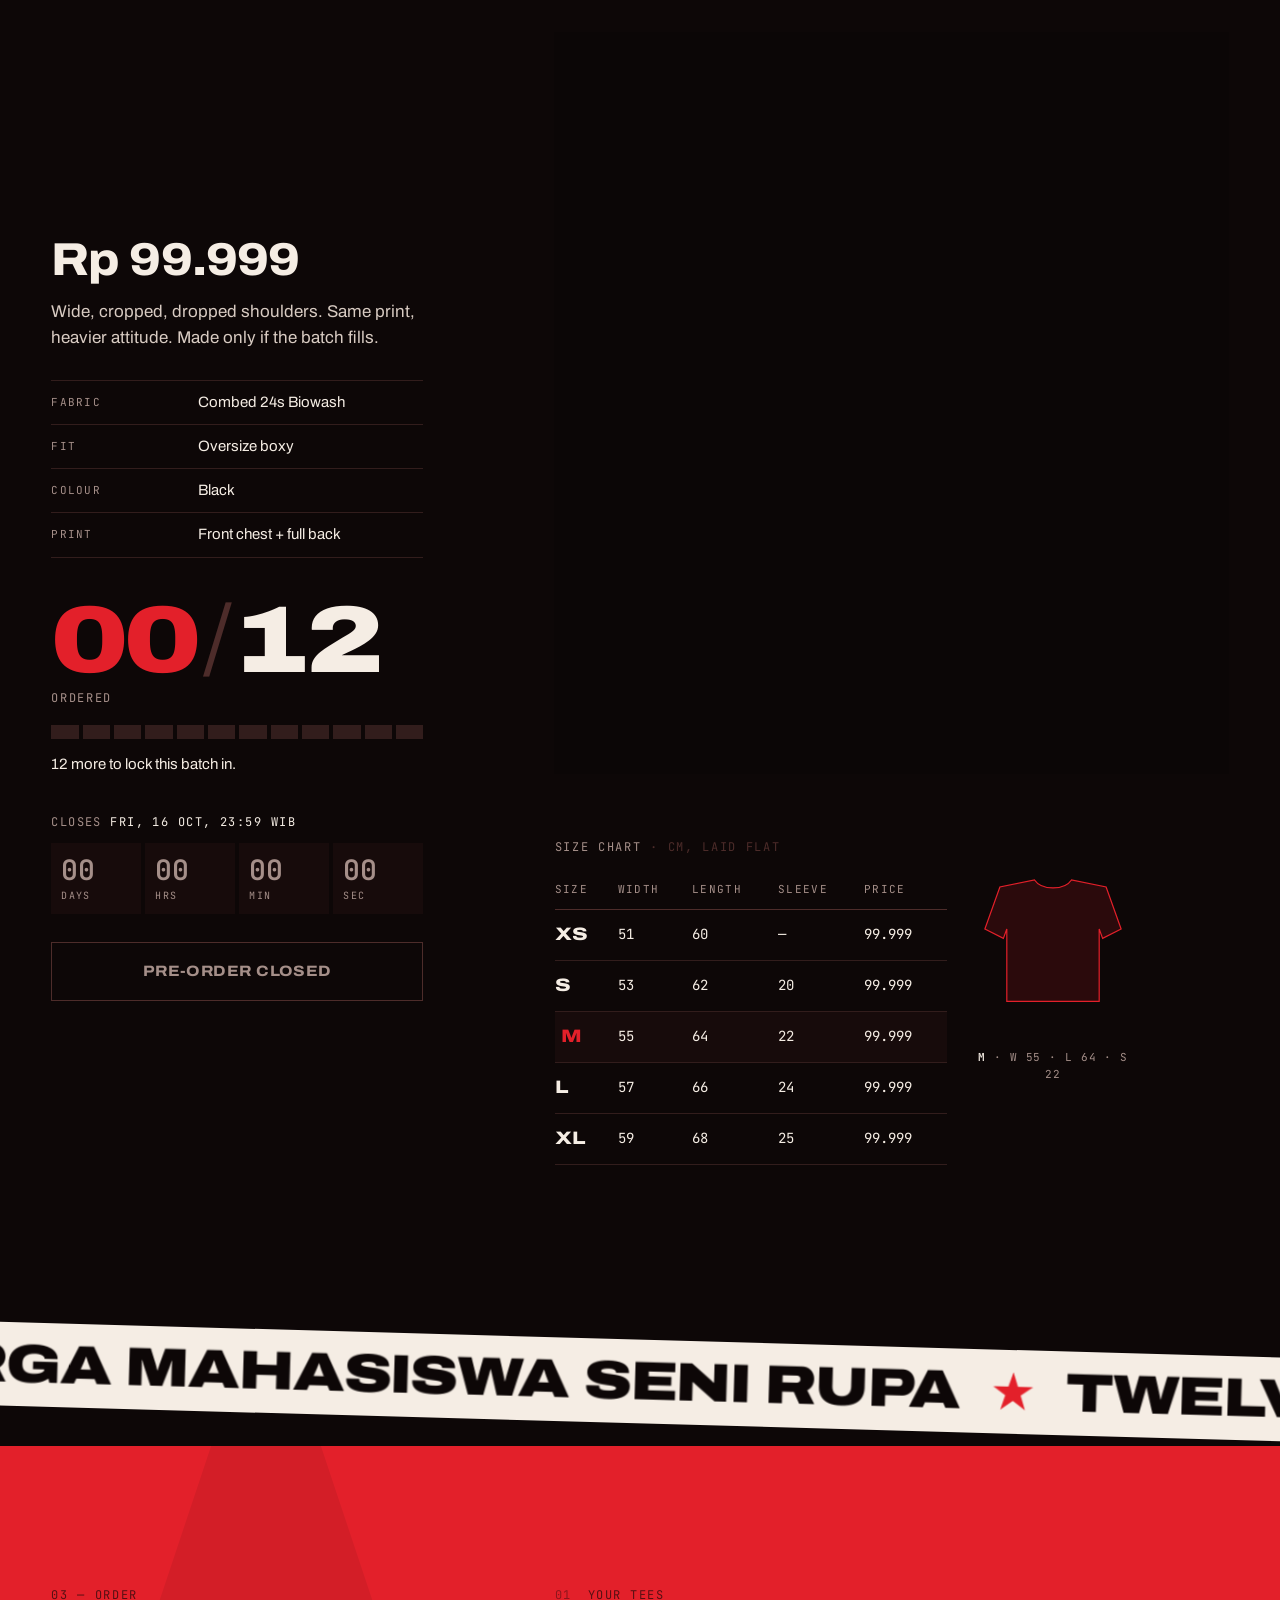
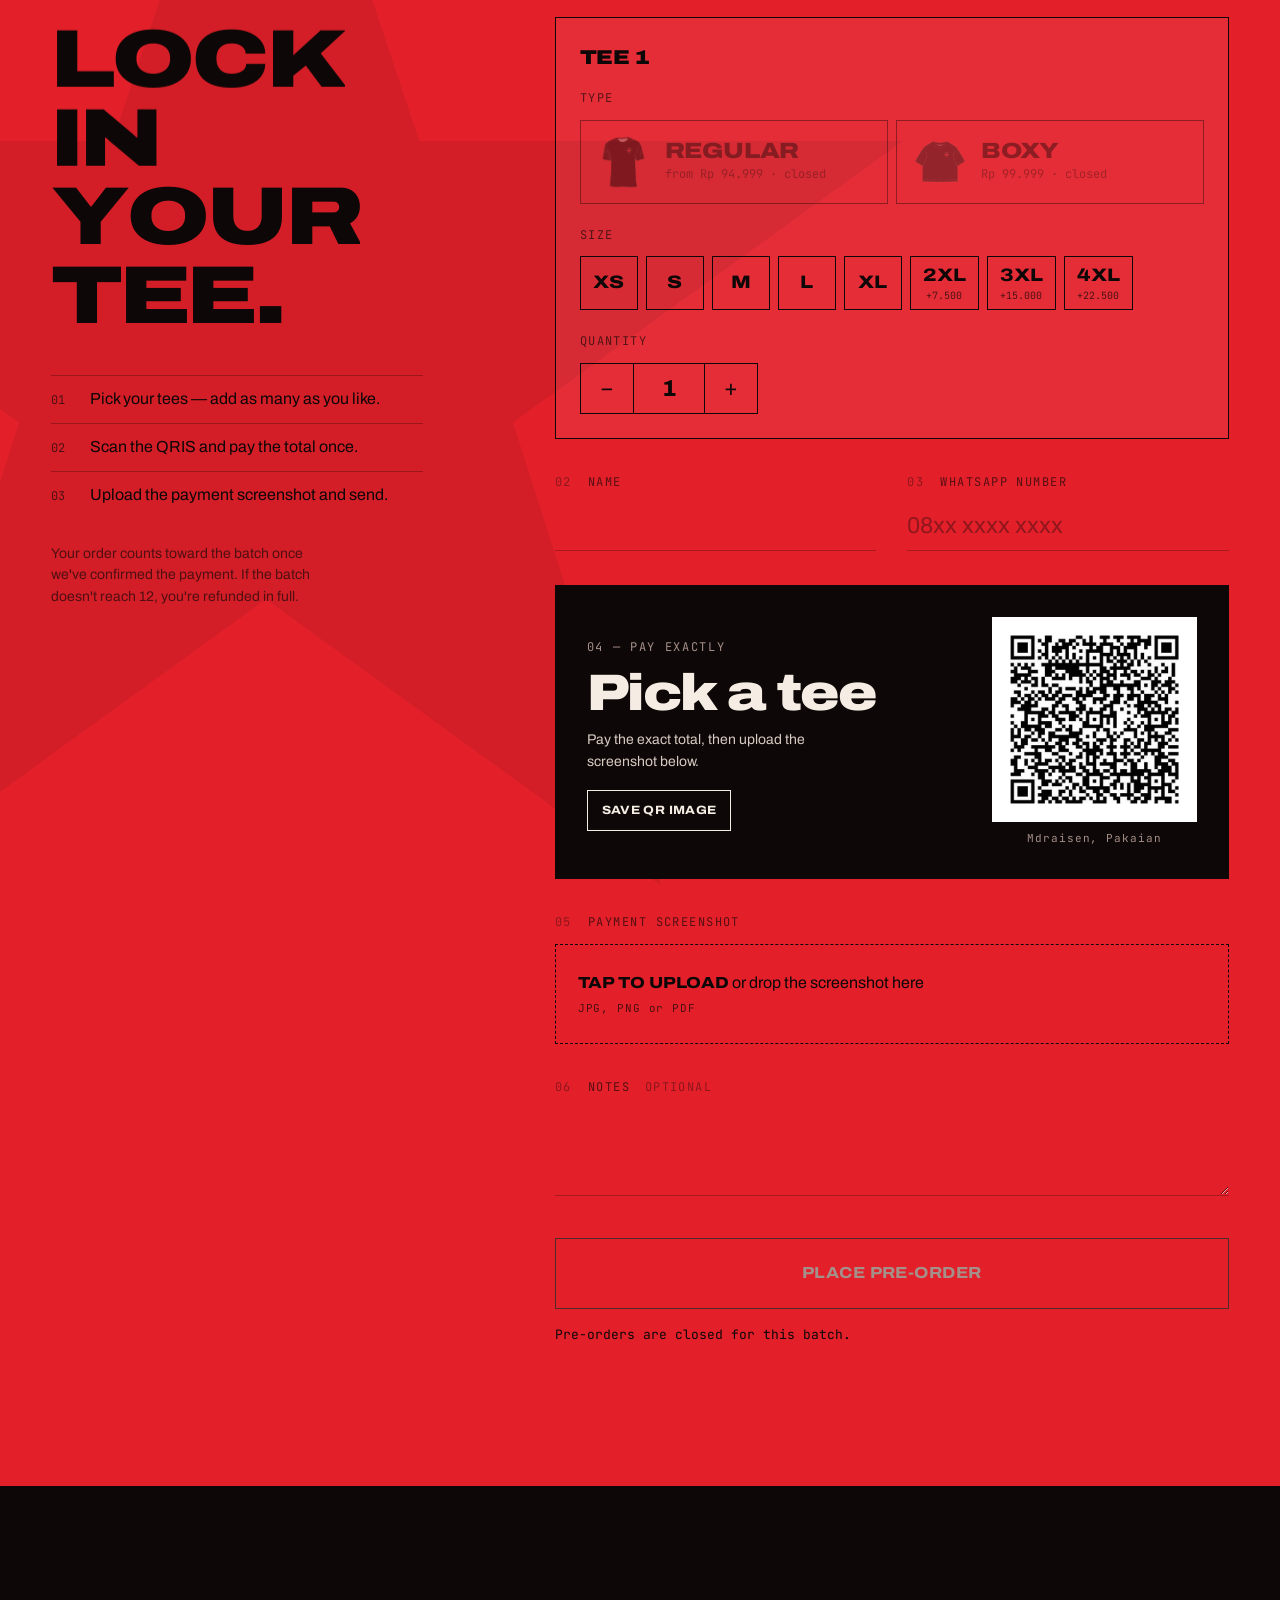
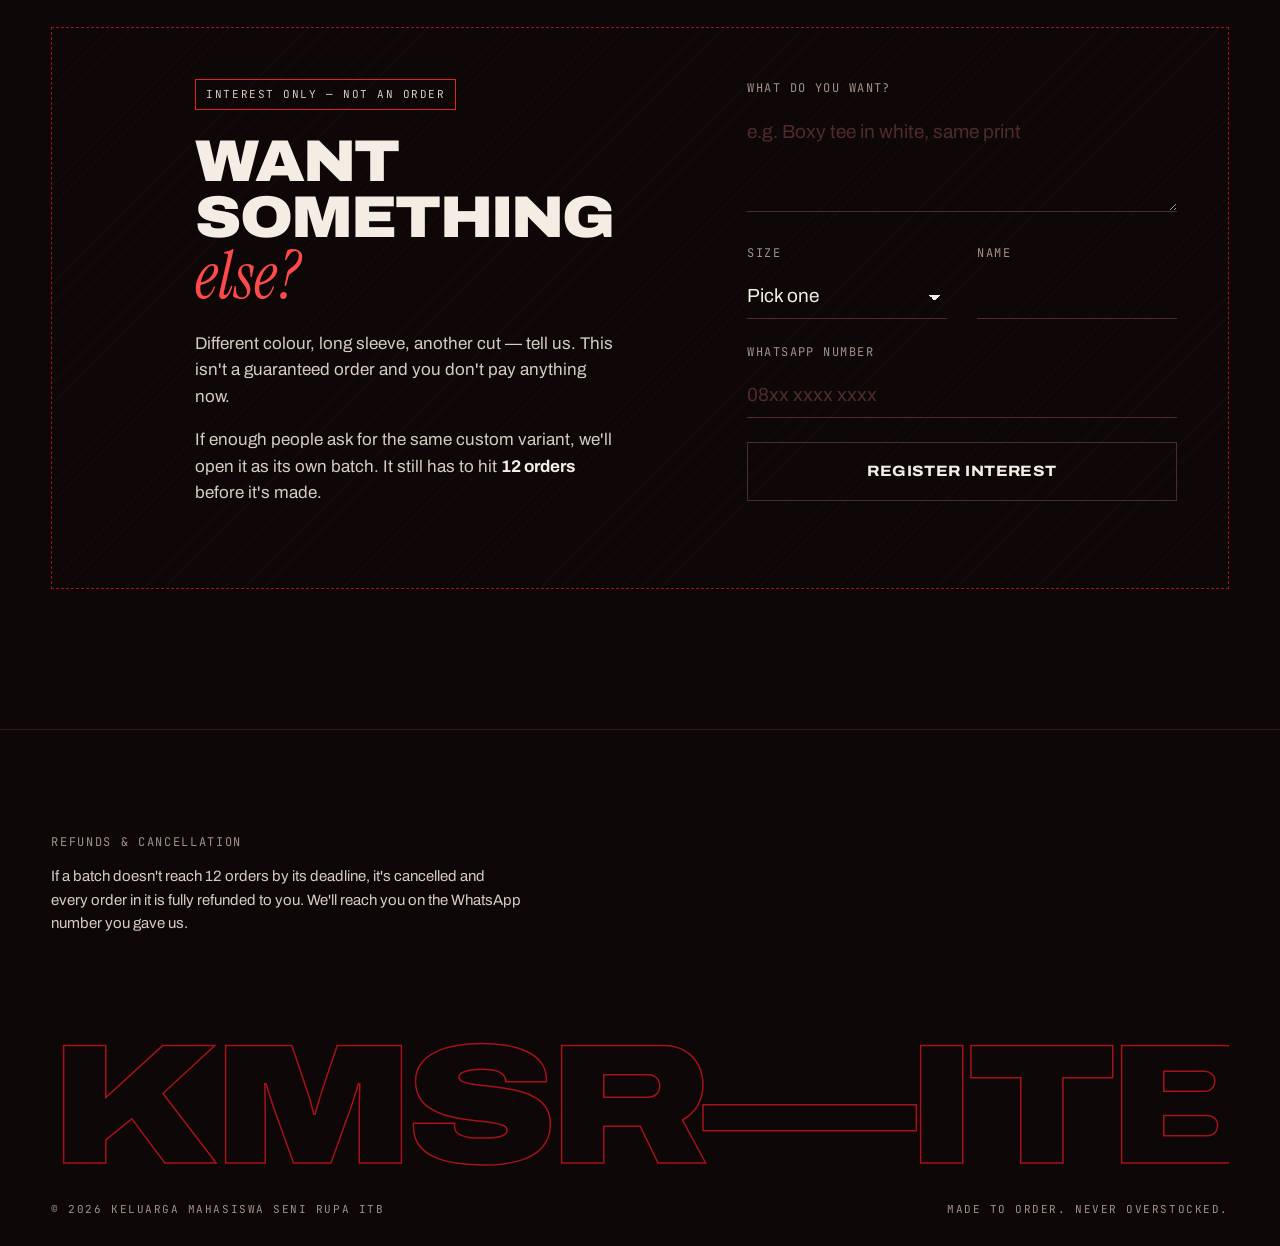
==== commit 01cdfcd4: "Show upload progress while an order is sent Replaces the greyed-out button with a progress panel: a " ====
--- a/index.html
+++ b/index.html
@@ -318,6 +318,19 @@
             <button class="btn btn--ink btn--block btn--lg" type="submit" data-magnetic>
               <span data-submit-label>Place pre-order</span> <span class="btn__arrow" aria-hidden="true">→</span>
             </button>
+            <div class="sending" data-sending hidden role="status" aria-live="polite">
+              <div class="sending__top">
+                <span class="sending__label" data-sending-label>Preparing…</span>
+                <span class="sending__pct" data-sending-pct aria-hidden="true">0%</span>
+              </div>
+              <div class="sending__bar" aria-hidden="true"><span data-sending-bar></span></div>
+              <ol class="sending__steps">
+                <li data-sending-step>Preparing your screenshot</li>
+                <li data-sending-step>Uploading to Google Drive</li>
+                <li data-sending-step>Saving your order to the sheet</li>
+              </ol>
+              <p class="sending__hint">Keep this page open until it says saved.</p>
+            </div>
             <p class="form__status" role="status" aria-live="polite" data-status></p>
           </form>
 
--- a/styles.css
+++ b/styles.css
@@ -1091,6 +1091,48 @@
 .hp { position: absolute; left: -9999px; width: 1px; height: 1px; overflow: hidden; }
 
 .btn.is-loading { pointer-events: none; }
+
+/* upload progress */
+.sending { padding: clamp(18px, 3vw, 28px); background: var(--black); color: var(--ink); }
+.sending__top { display: flex; justify-content: space-between; align-items: baseline; gap: 16px; margin-bottom: 14px; }
+.sending__label { font-weight: 800; font-stretch: 115%; font-size: clamp(16px, 1.6vw, 20px); text-transform: uppercase; letter-spacing: .01em; }
+.sending__pct {
+  font-size: clamp(40px, 5vw, 64px);
+  font-weight: 900;
+  font-stretch: 125%;
+  letter-spacing: -.04em;
+  line-height: .9;
+  font-variant-numeric: tabular-nums;
+  color: var(--red-hot);
+}
+.sending__bar { height: 18px; background: rgba(245, 237, 228, .12); overflow: hidden; }
+.sending__bar span {
+  display: block;
+  height: 100%;
+  transform-origin: 0 50%;
+  transform: scaleX(0);
+  background: repeating-linear-gradient(-45deg, var(--red) 0 14px, var(--red-hot) 14px 28px);
+  background-size: 40px 100%;
+  animation: stripes .6s linear infinite;
+}
+@keyframes stripes { to { background-position: 40px 0; } }
+.sending.is-done .sending__bar span { background: var(--ink); animation: none; }
+.sending.is-done .sending__pct { color: var(--ink); }
+.sending__steps { list-style: none; margin: 16px 0 0; padding: 0; font-family: var(--mono); font-size: 12px; letter-spacing: .06em; }
+.sending__steps li { display: flex; align-items: center; gap: 10px; padding: 5px 0; color: var(--muted); transition: color .3s; }
+.sending__steps li::before {
+  content: "";
+  flex: none;
+  width: 10px;
+  height: 10px;
+  border: 1.5px solid currentColor;
+  border-radius: 50%;
+}
+.sending__steps li.is-active { color: var(--ink); }
+.sending__steps li.is-active::before { background: var(--red-hot); border-color: var(--red-hot); animation: pulse 1.2s infinite; }
+.sending__steps li.is-done { color: var(--ink); }
+.sending__steps li.is-done::before { content: "✓"; width: auto; height: auto; border: 0; color: var(--red-hot); font-weight: 600; }
+.sending__hint { margin: 12px 0 0; font-size: 12px; color: var(--muted); }
 .btn.is-loading .btn__arrow { animation: spin .8s linear infinite; }
 
 /* confirmation */
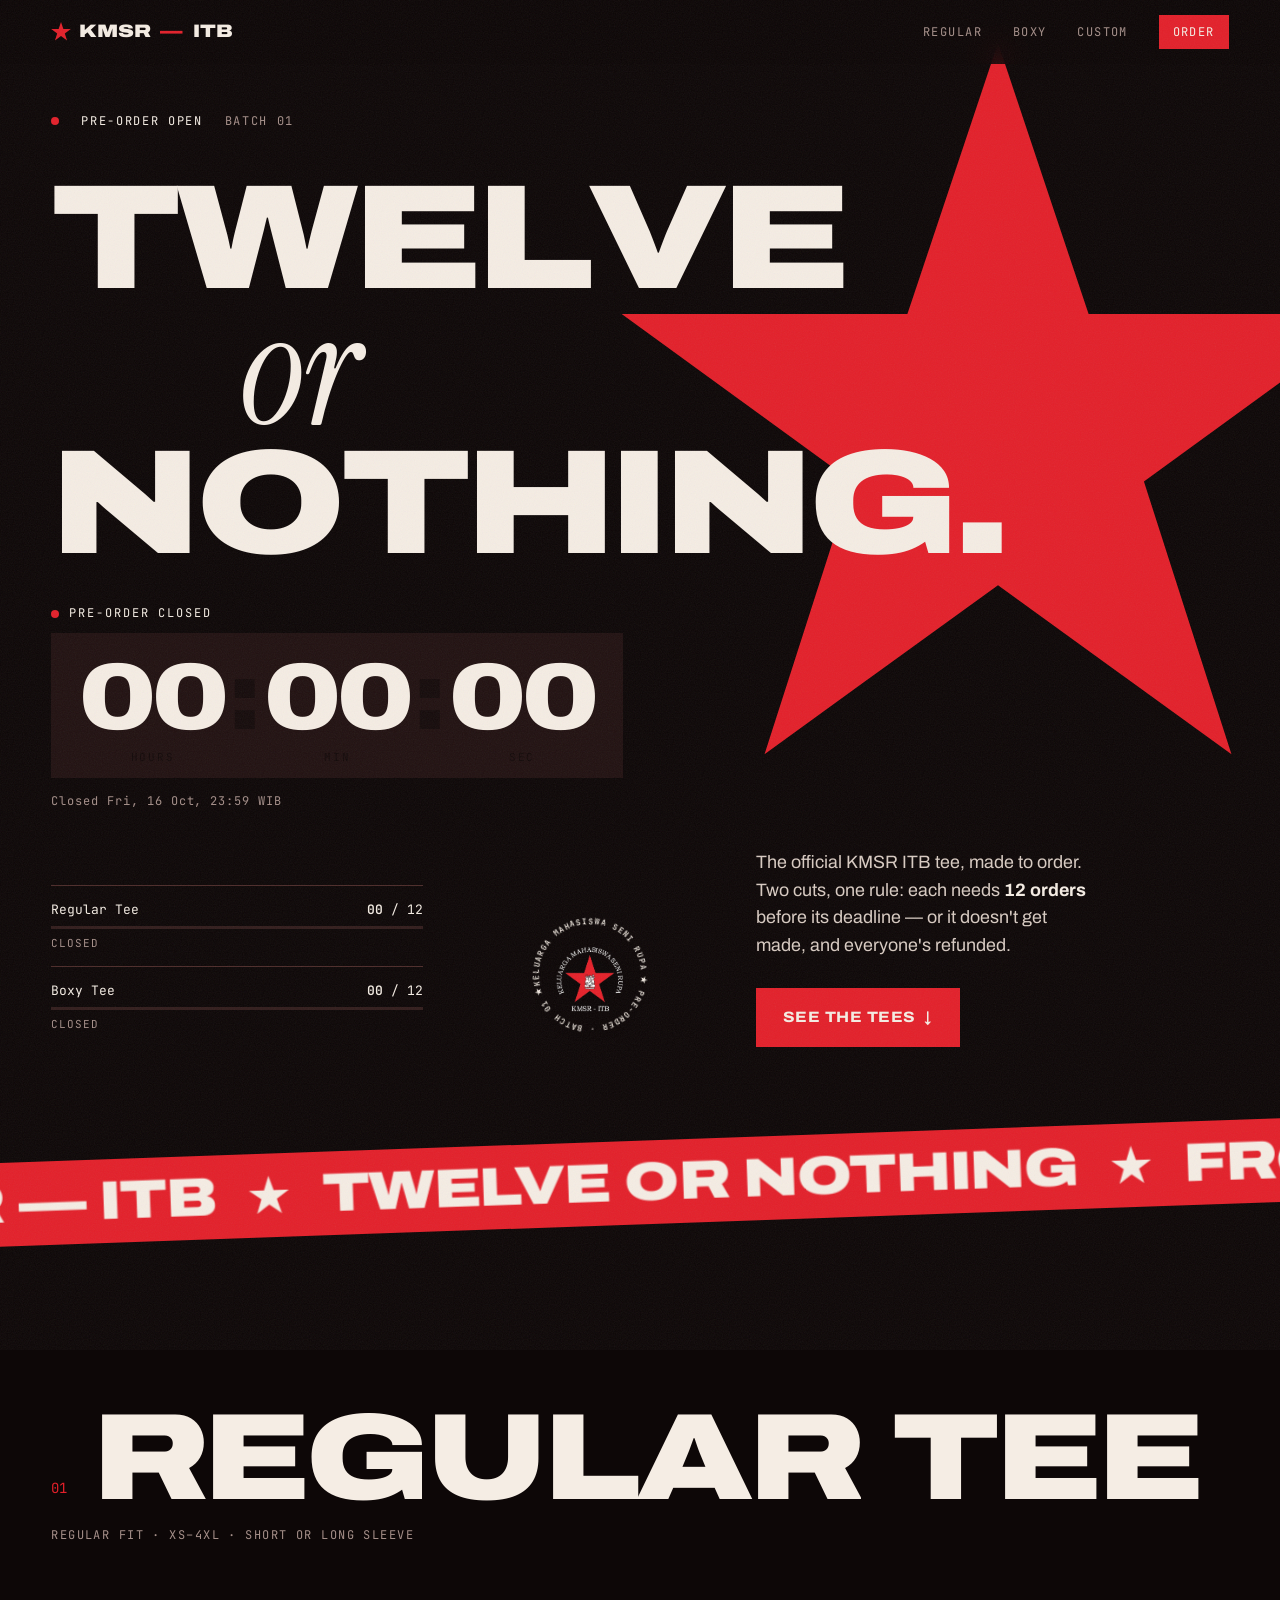
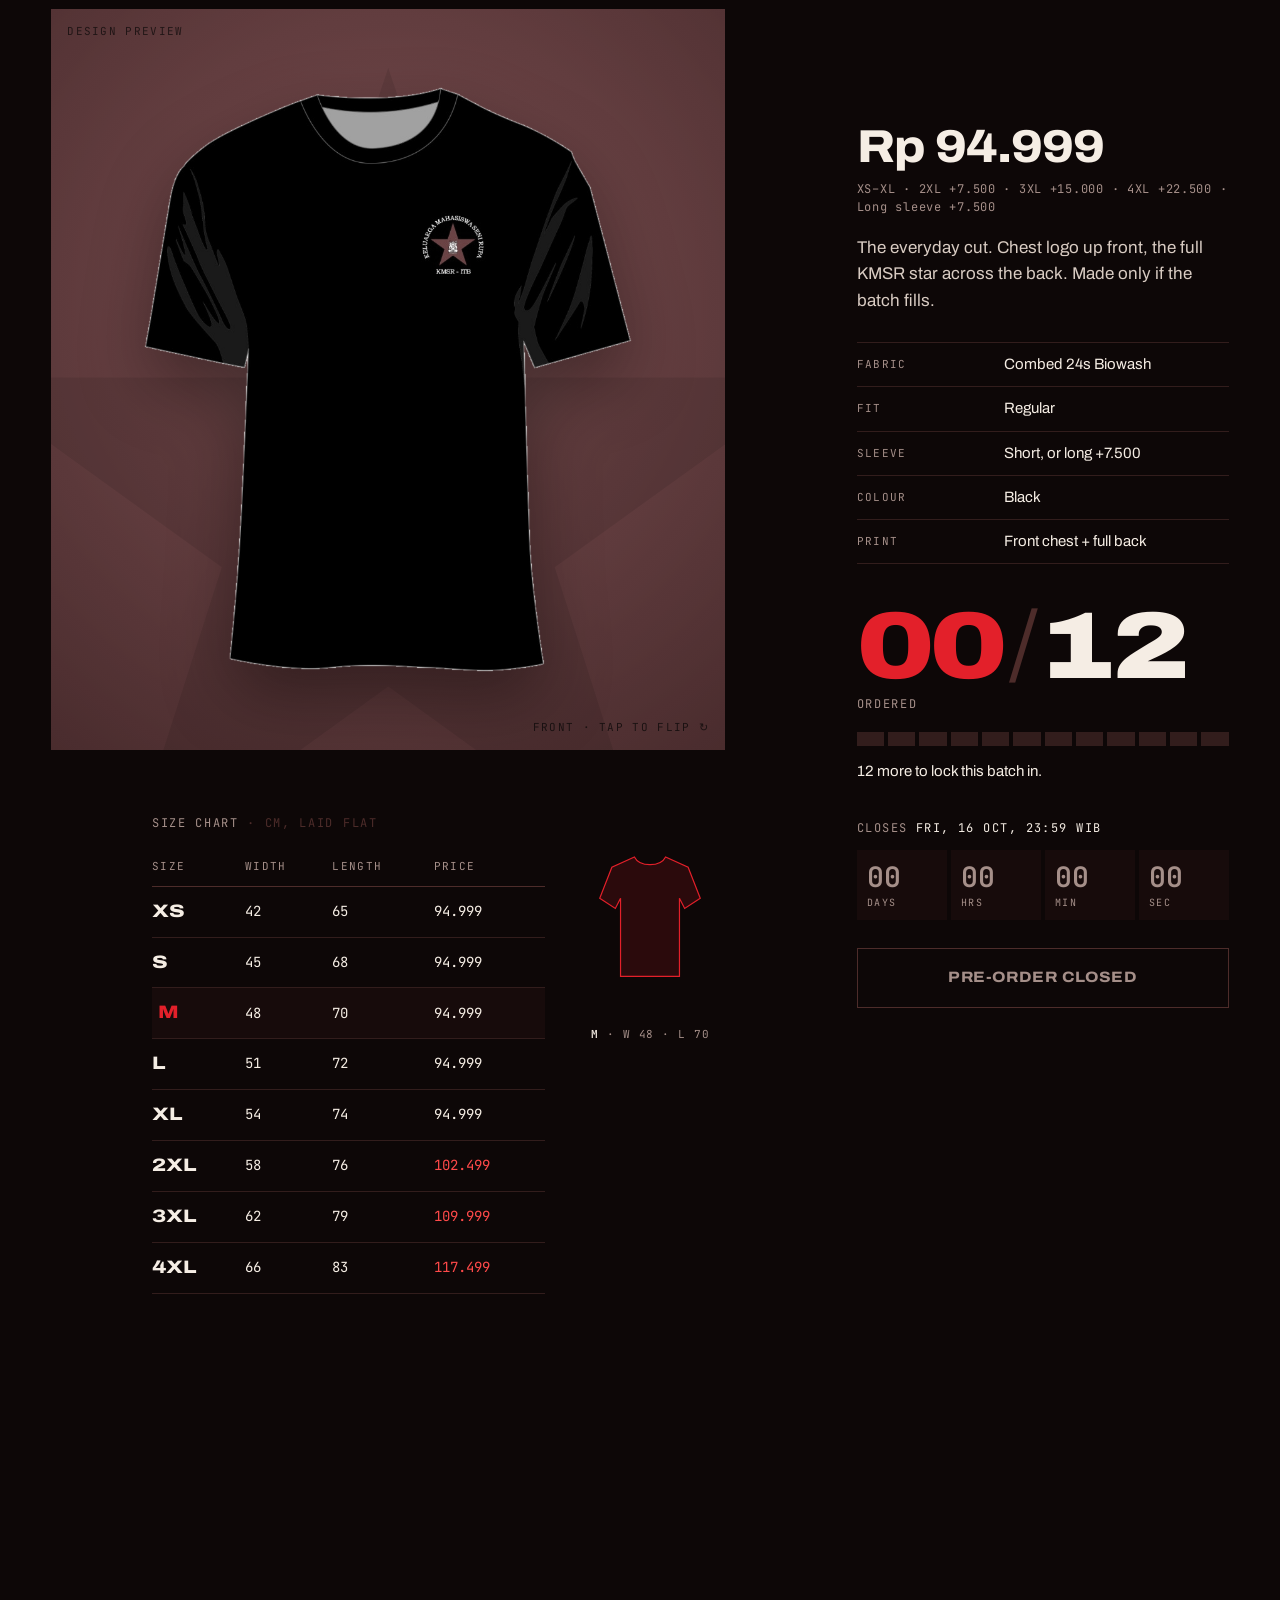
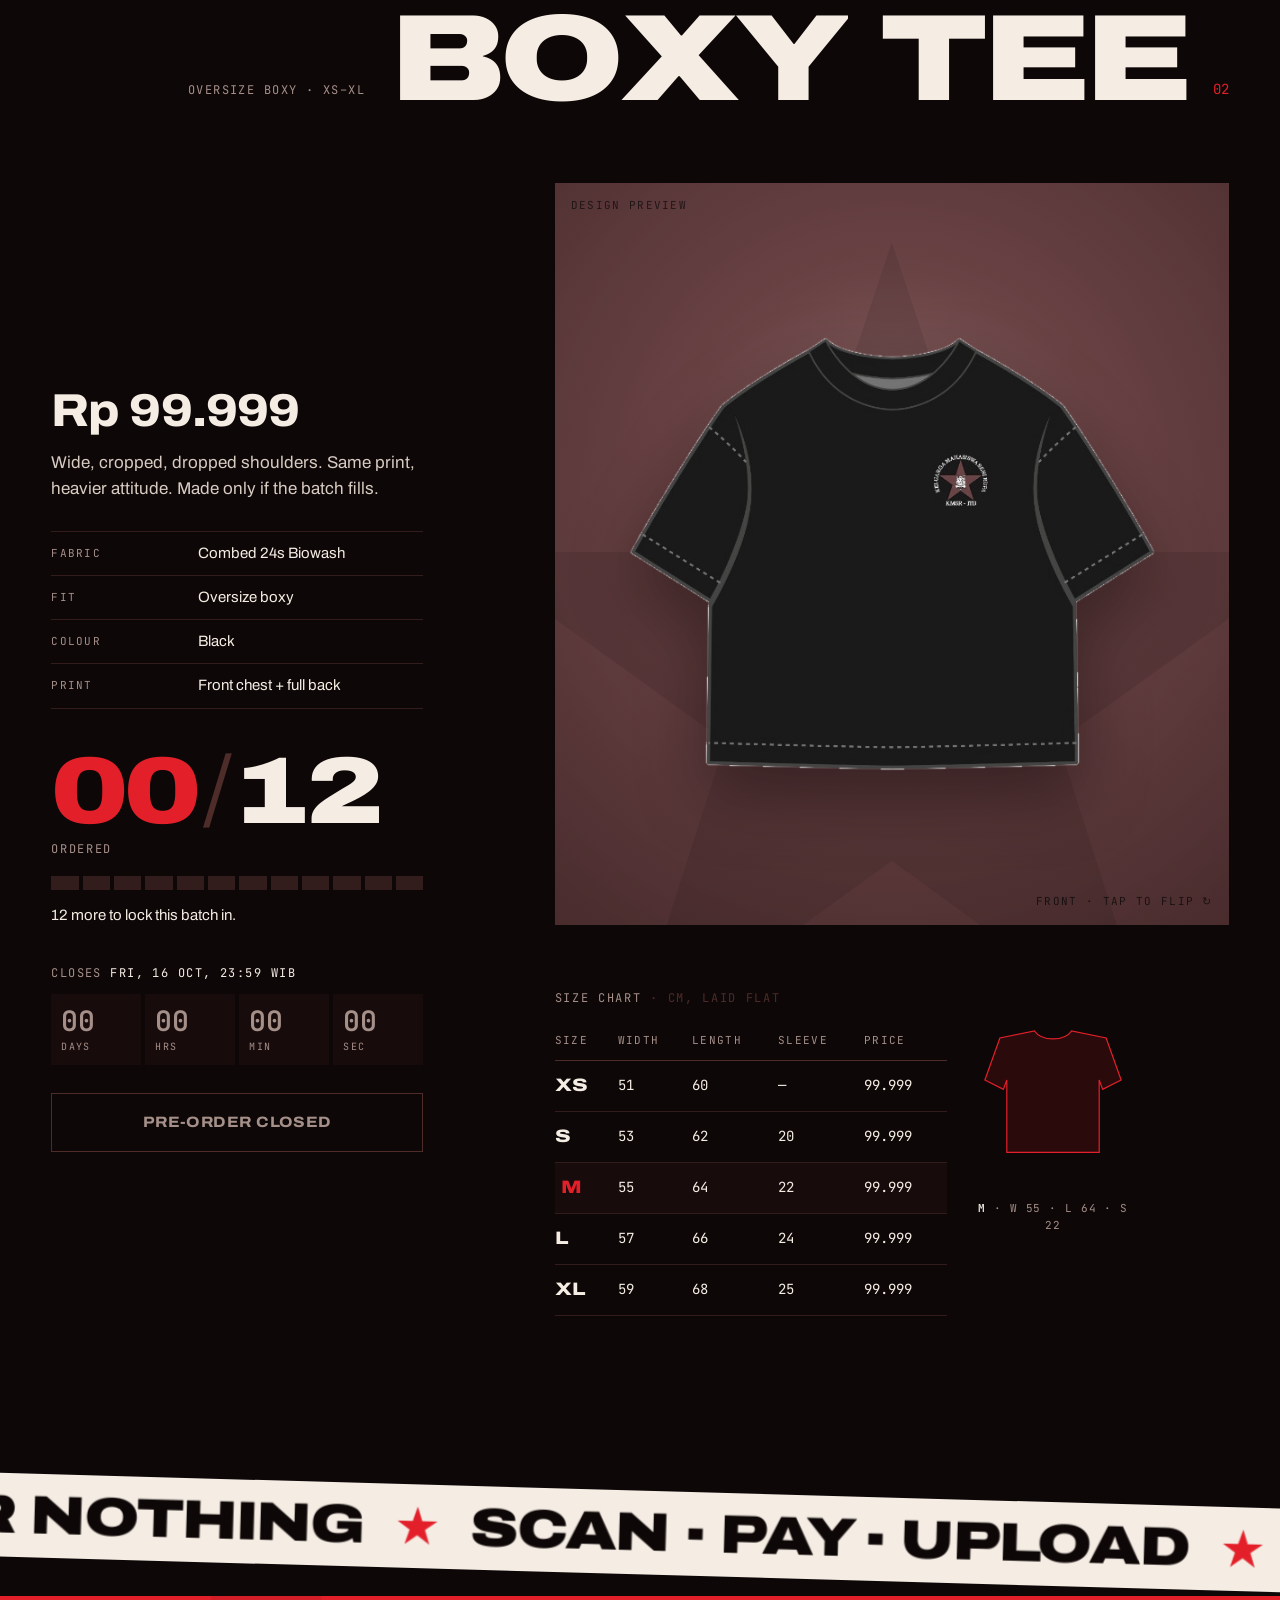
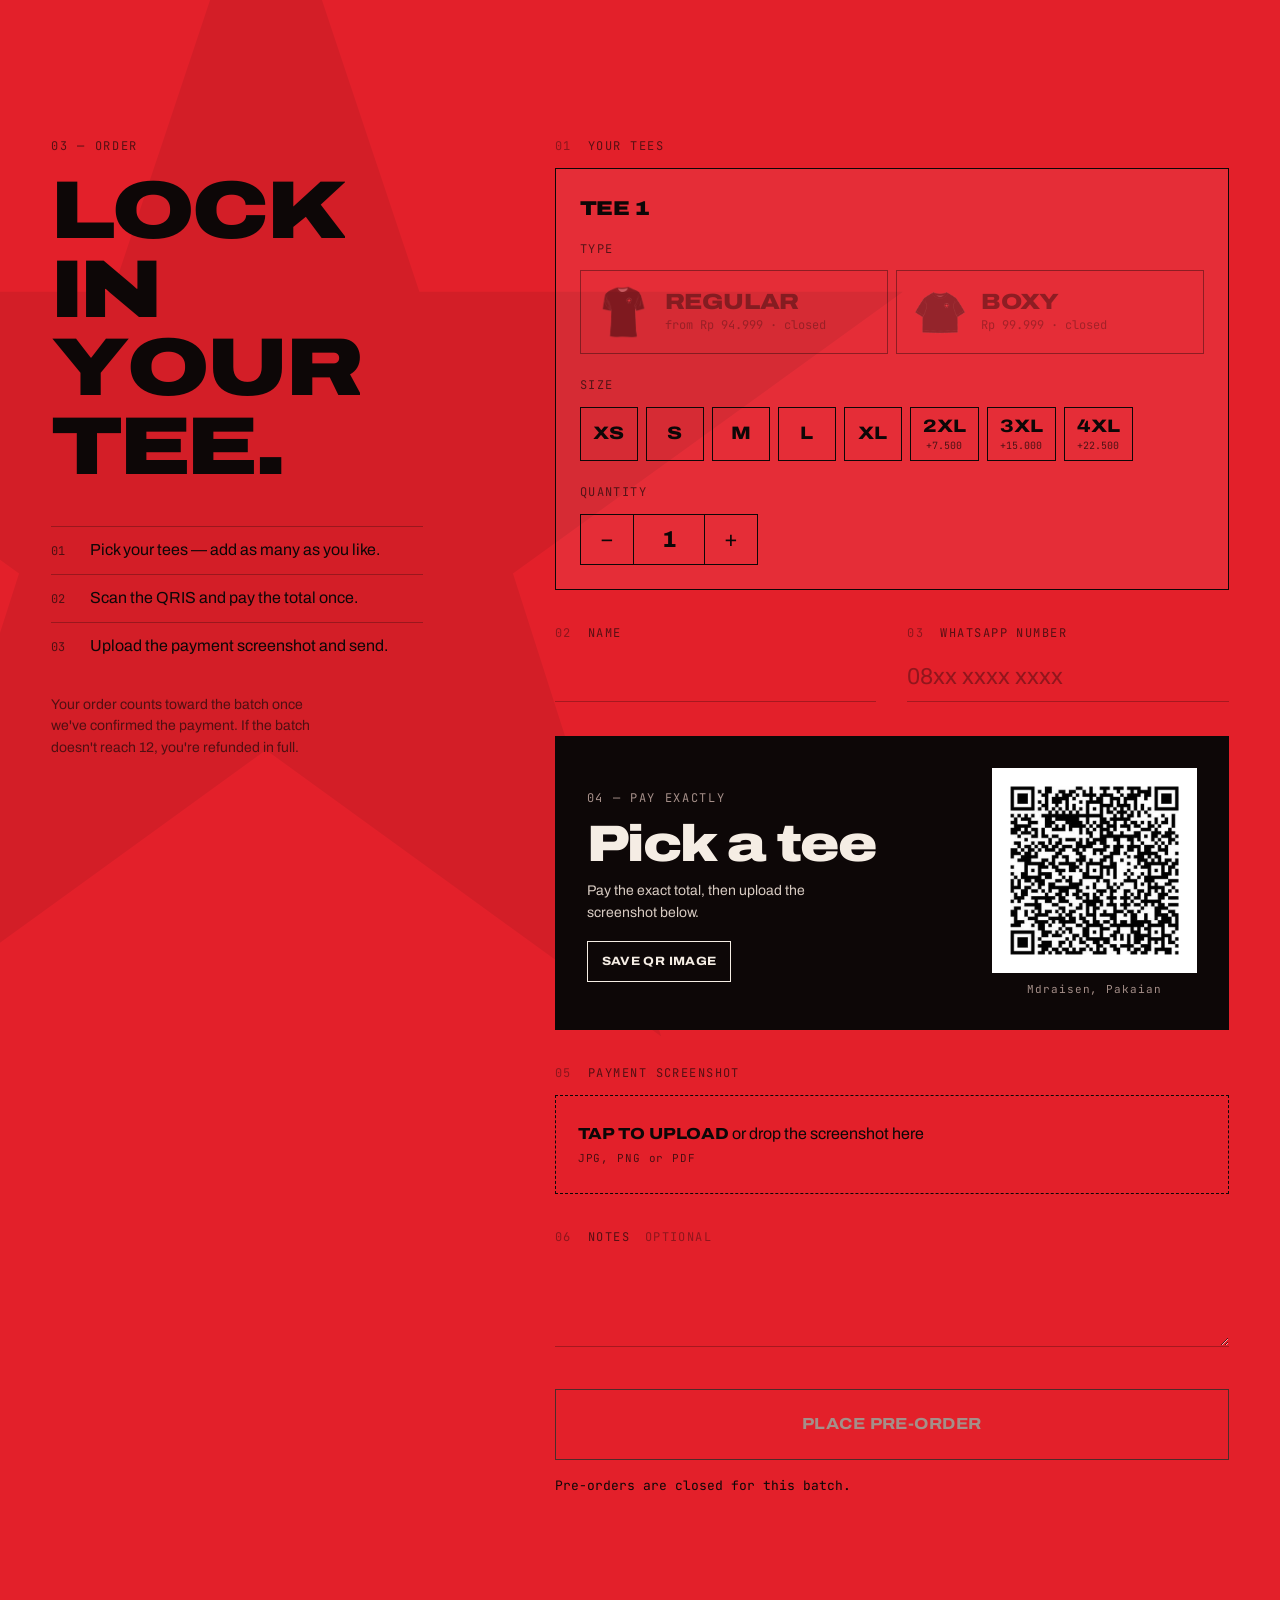
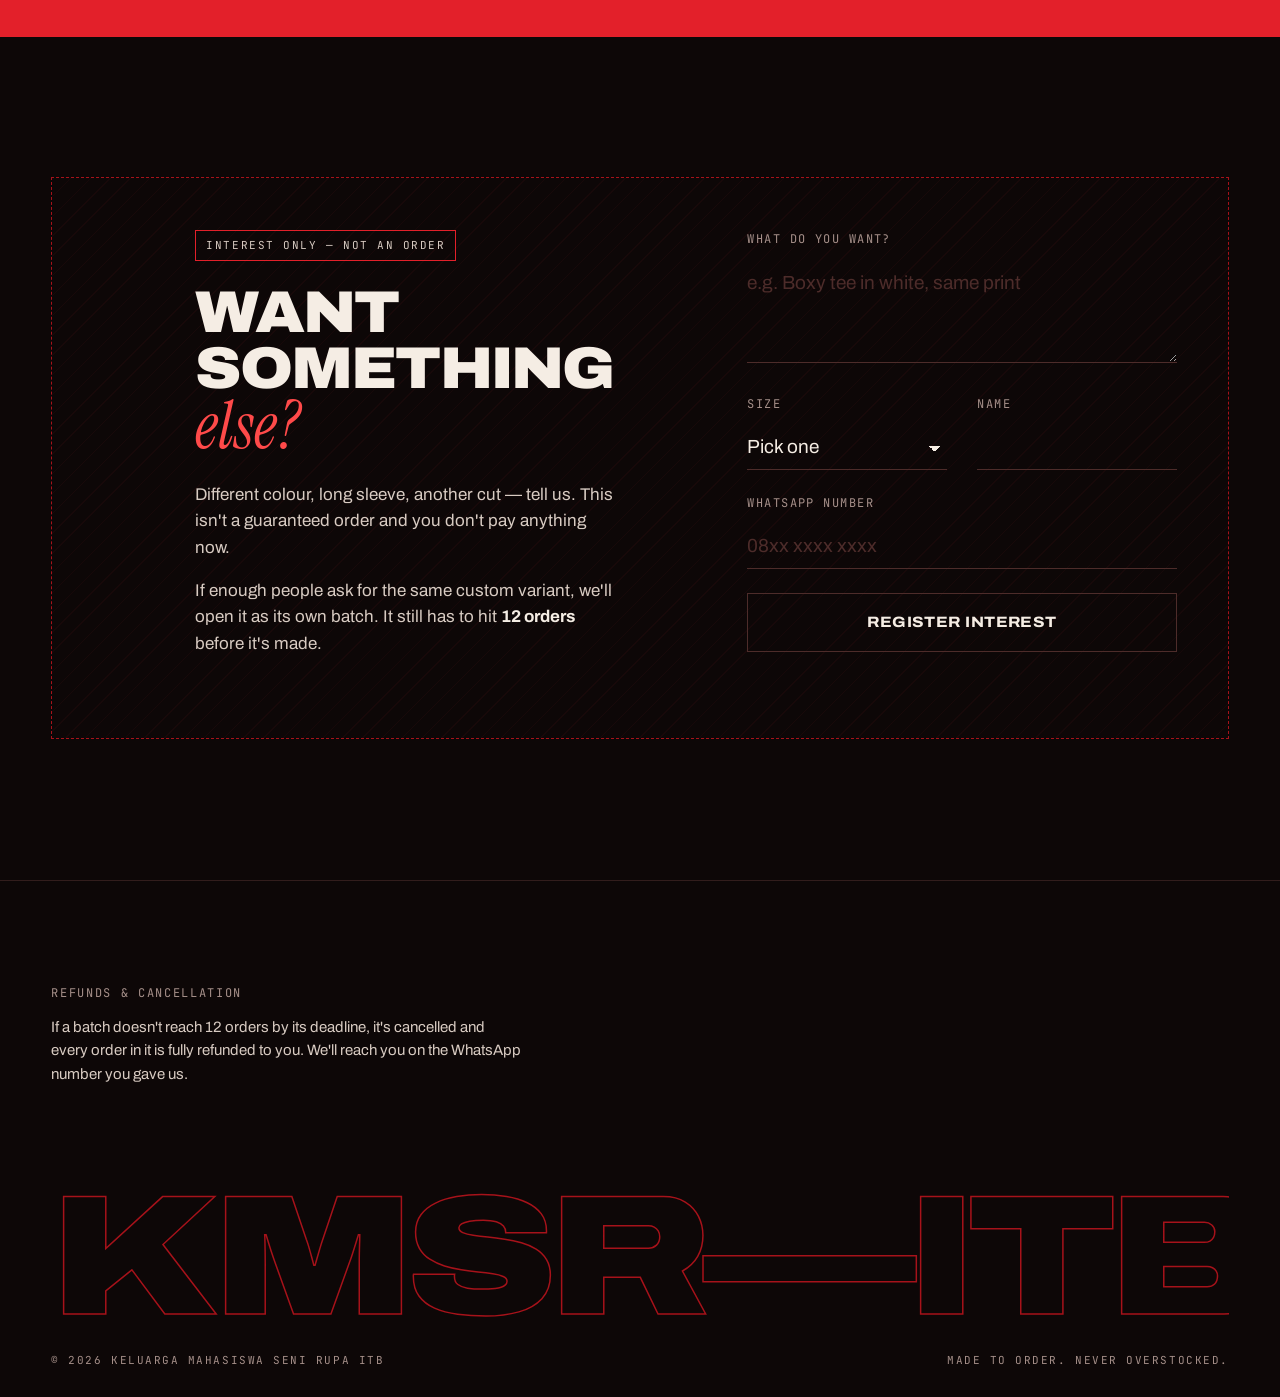
==== commit 26e017e4: "Big countdown on the landing page A red countdown block under the hero headline counts down to the n" ====
--- a/index.html
+++ b/index.html
@@ -72,6 +72,17 @@
         <span class="hero__line" data-split>nothing<em>.</em></span>
       </h1>
 
+      <div class="hero__timer" data-hero-timer hidden>
+        <p class="hero__timer-label"><span class="live-dot"></span><span data-timer-label>Pre-order closes in</span></p>
+        <div class="hero__clock" role="timer" aria-live="off" data-timer-sr>
+          <div class="seg" data-seg-days><b data-hunit="d">00</b><small>days</small></div>
+          <div class="seg"><b data-hunit="h">00</b><small>hours</small></div>
+          <div class="seg"><b data-hunit="m">00</b><small>min</small></div>
+          <div class="seg"><b data-hunit="s">00</b><small>sec</small></div>
+        </div>
+        <p class="hero__timer-date" data-timer-date></p>
+      </div>
+
       <div class="hero__foot">
         <ul class="hero__status" data-hero-status aria-label="Batch progress"></ul>
         <div class="badge" aria-hidden="true">
--- a/styles.css
+++ b/styles.css
@@ -358,8 +358,8 @@
   isolation: isolate;
   min-height: calc(100svh - var(--topbar-h));
   display: grid;
-  grid-template-rows: auto 1fr auto;
-  gap: clamp(32px, 5vw, 64px);
+  grid-template-rows: auto 1fr auto auto;
+  gap: clamp(20px, min(5vw, 4.2vh), 64px);
   padding-block: clamp(24px, 4vw, 48px) clamp(40px, 6vw, 72px);
 }
 
@@ -426,7 +426,7 @@
   margin: 0;
   font-weight: 900;
   font-stretch: 125%;
-  font-size: clamp(50px, 12.8vw, 208px);
+  font-size: clamp(50px, min(12.8vw, 16.5vh), 208px);
   line-height: .84;
   letter-spacing: -.035em;
   text-transform: uppercase;
@@ -460,6 +460,69 @@
   30% { transform: translateY(-14%) rotate(var(--bump-r, -8deg)); color: var(--red-hot); }
   100% { transform: none; }
 }
+
+/* big countdown under the headline */
+.hero__timer { justify-self: start; }
+.hero__timer-label {
+  display: flex;
+  align-items: center;
+  gap: 10px;
+  margin: 0 0 10px;
+  font-family: var(--mono);
+  font-size: 12px;
+  letter-spacing: .16em;
+  text-transform: uppercase;
+  color: var(--ink);
+}
+.hero__clock {
+  display: flex;
+  align-items: flex-start;
+  padding: clamp(10px, 1.4vw, 18px) clamp(16px, 2.2vw, 28px) clamp(8px, 1vw, 12px);
+  background: var(--red);
+  color: var(--ink);
+  outline: 3px solid var(--bg); /* keeps the slab readable where it crosses the red star */
+  box-shadow: 10px 10px 0 var(--black);
+}
+.hero__clock .seg { position: relative; display: flex; flex-direction: column; align-items: center; }
+.hero__clock .seg:not([hidden]) ~ .seg { margin-left: clamp(22px, 3vw, 44px); }
+.hero__clock .seg:not([hidden]) ~ .seg::before {
+  content: ":";
+  position: absolute;
+  left: calc(clamp(22px, 3vw, 44px) * -0.5);
+  top: 0;
+  transform: translateX(-50%);
+  font-size: clamp(44px, min(8.4vw, 10.5vh), 128px);
+  font-weight: 900;
+  line-height: 1;
+  color: var(--black);
+  opacity: .55;
+}
+.hero__clock b {
+  display: block;
+  font-size: clamp(44px, min(8.4vw, 10.5vh), 128px);
+  font-weight: 900;
+  font-stretch: 125%;
+  line-height: 1;
+  letter-spacing: -.04em;
+  font-variant-numeric: tabular-nums;
+}
+.hero__clock b.tick { animation: htick .4s var(--ease); }
+@keyframes htick { from { transform: translateY(-14%); opacity: .55; } }
+.hero__clock small {
+  margin-top: 4px;
+  font-family: var(--mono);
+  font-size: clamp(9px, .9vw, 11px);
+  letter-spacing: .16em;
+  text-transform: uppercase;
+  color: var(--black);
+  opacity: .7;
+}
+.hero__timer.is-urgent .hero__clock { animation: urgent 1.6s ease-in-out infinite; }
+@keyframes urgent { 50% { background: var(--red-hot); } }
+.hero__timer.is-closed .hero__clock { background: var(--bg-3); }
+.hero__timer-date { margin: 14px 0 0; font-family: var(--mono); font-size: 12px; letter-spacing: .08em; color: var(--muted); }
+.js .hero__timer { opacity: 0; transform: translateY(20px); }
+.is-loaded .hero__timer { opacity: 1; transform: none; transition: opacity 1s .55s, transform 1s .55s var(--ease); }
 
 .hero__foot {
   display: grid;
@@ -1289,6 +1352,8 @@
   :root:not(.full-motion) .done__star,
   :root:not(.full-motion) .live-dot { animation: none; }
   :root:not(.full-motion) .cursor { display: none; }
+  :root:not(.full-motion) .hero__timer.is-urgent .hero__clock { animation: none; }
+  :root:not(.full-motion).js .hero__timer { transform: none; }
 }
 
 /* ---------- responsive ---------- */
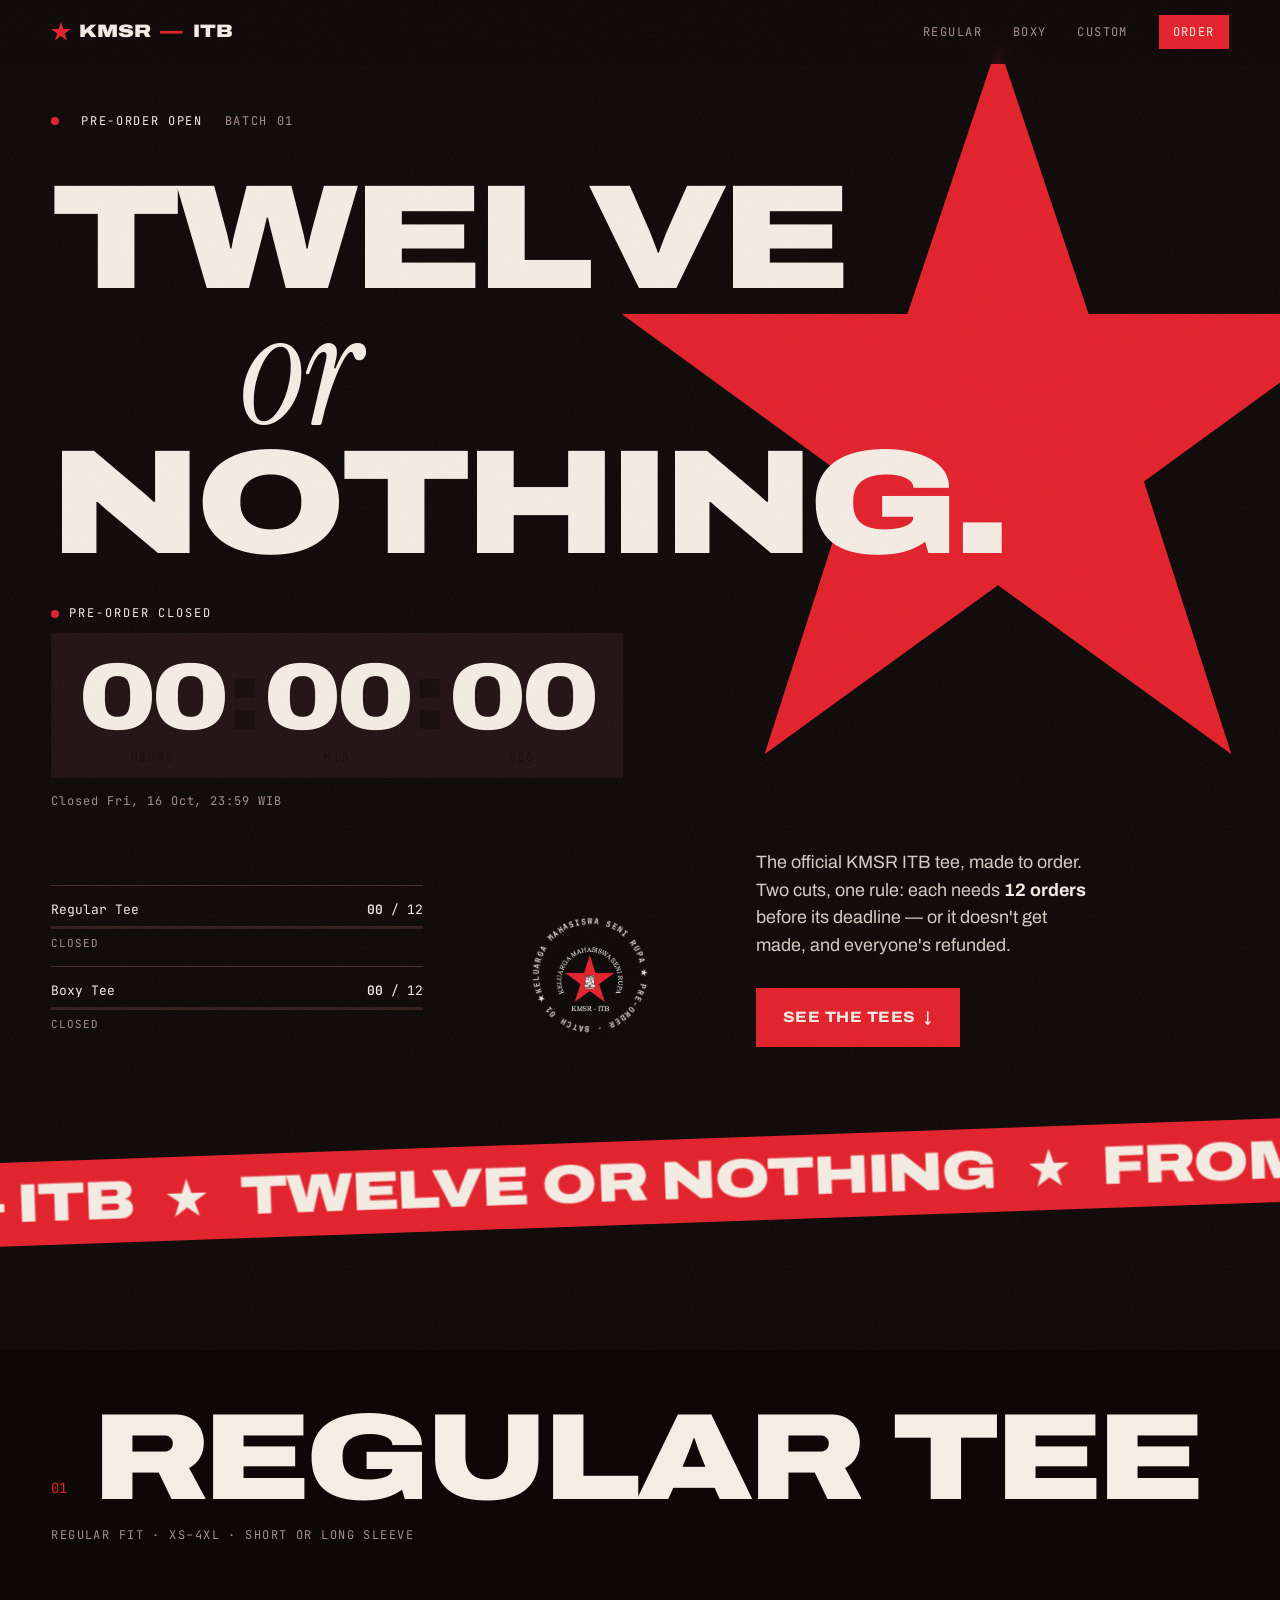
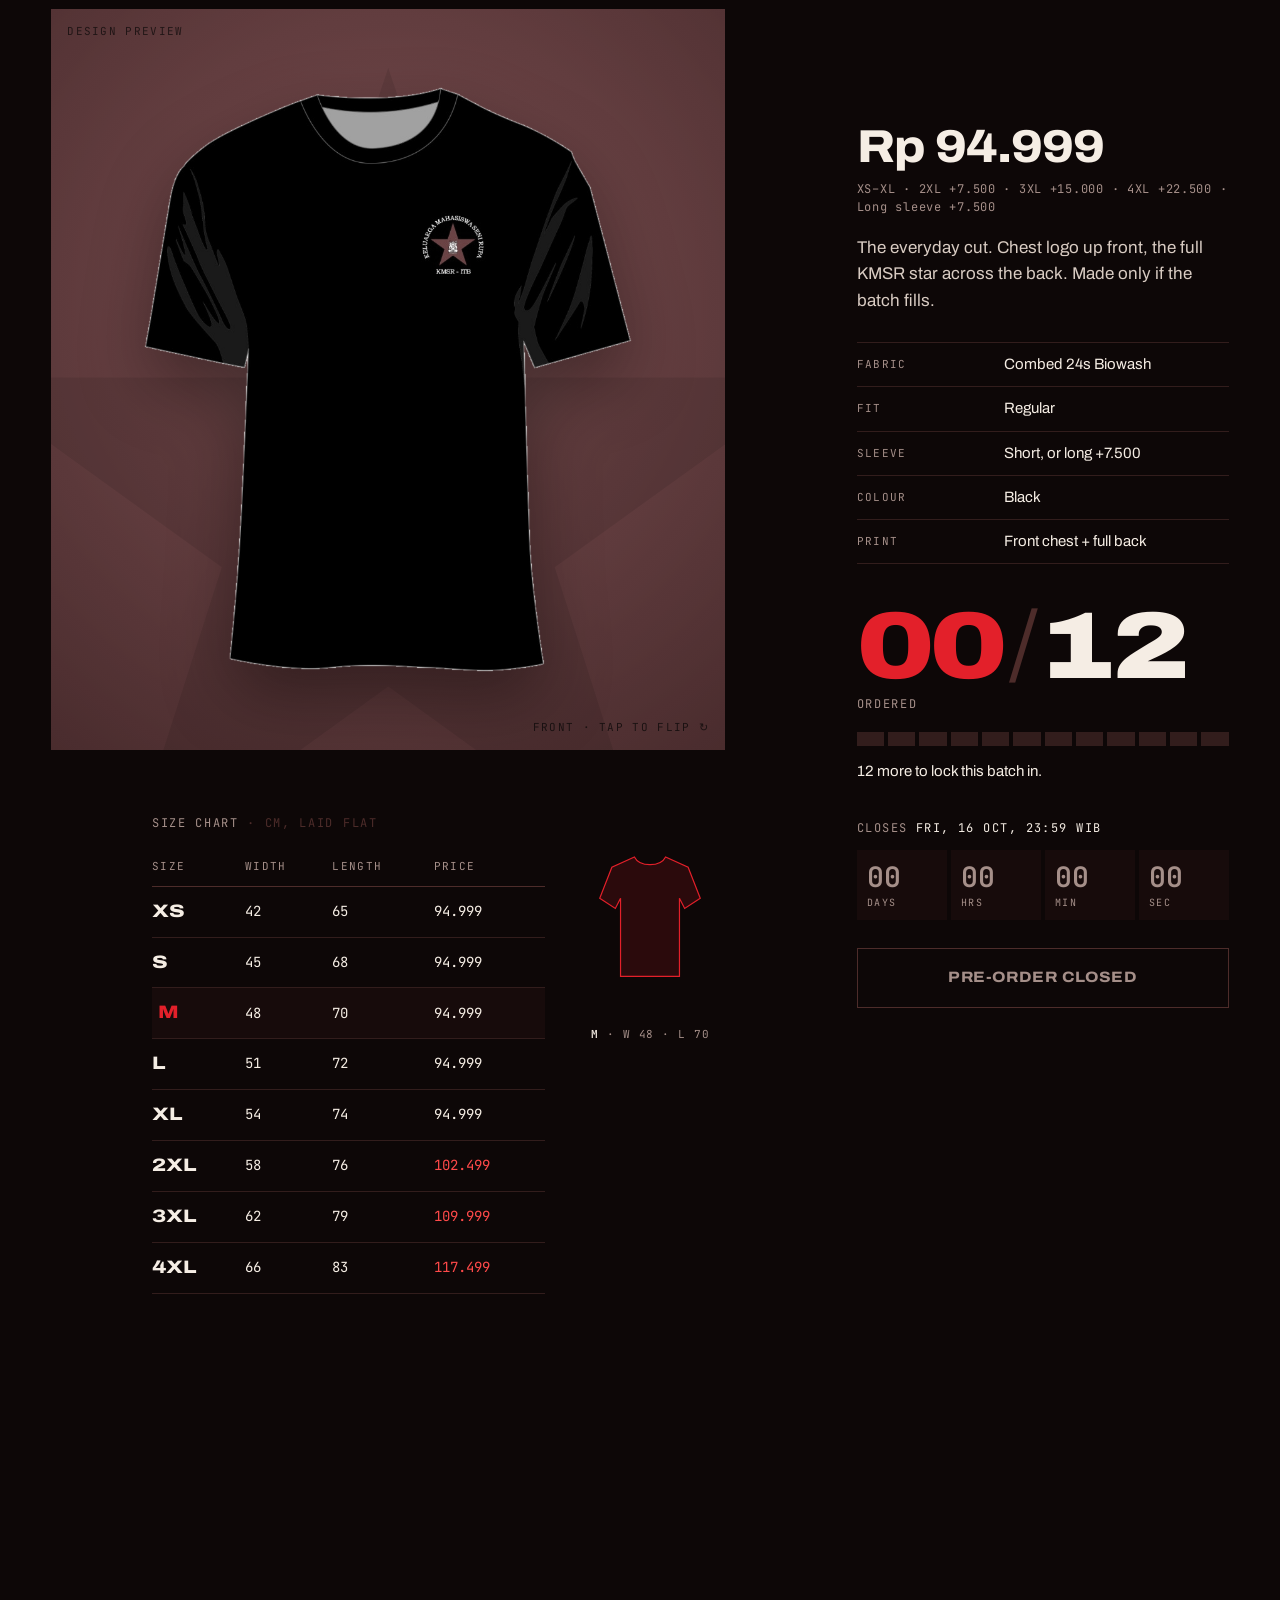
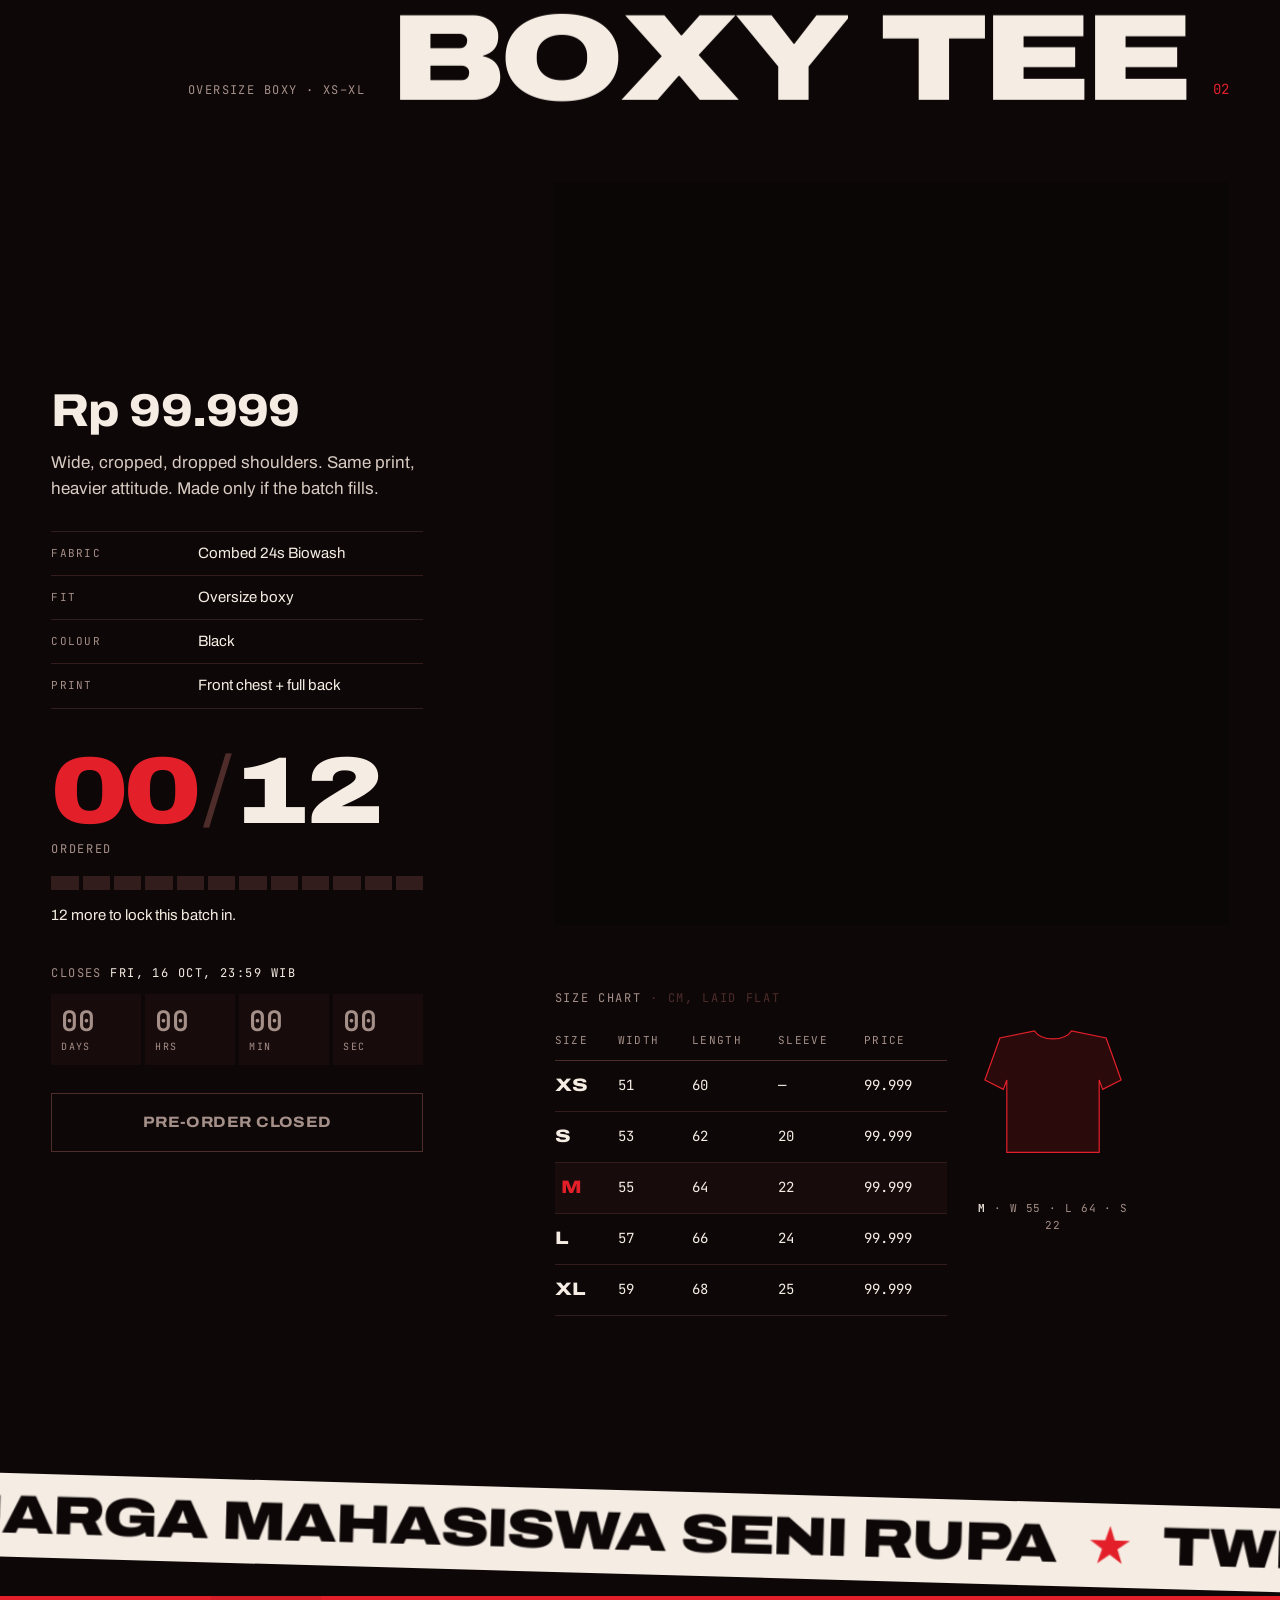
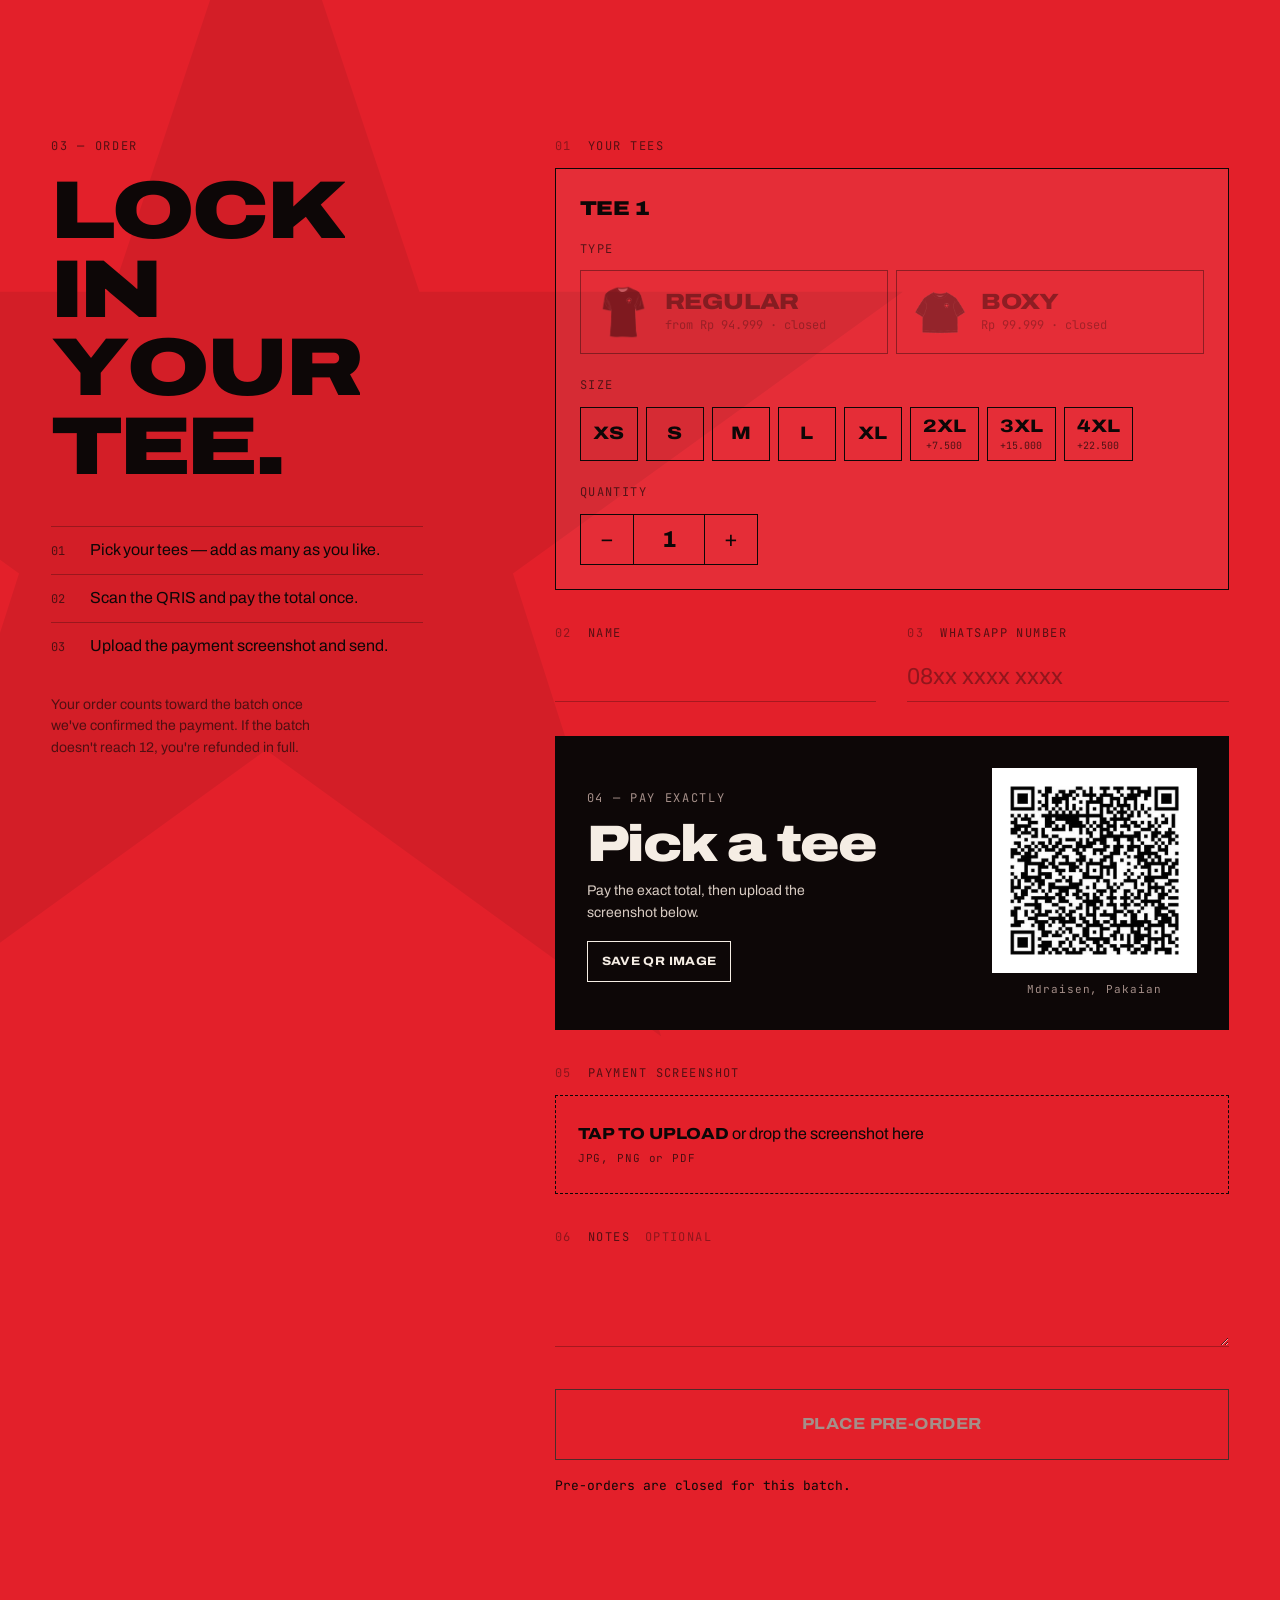
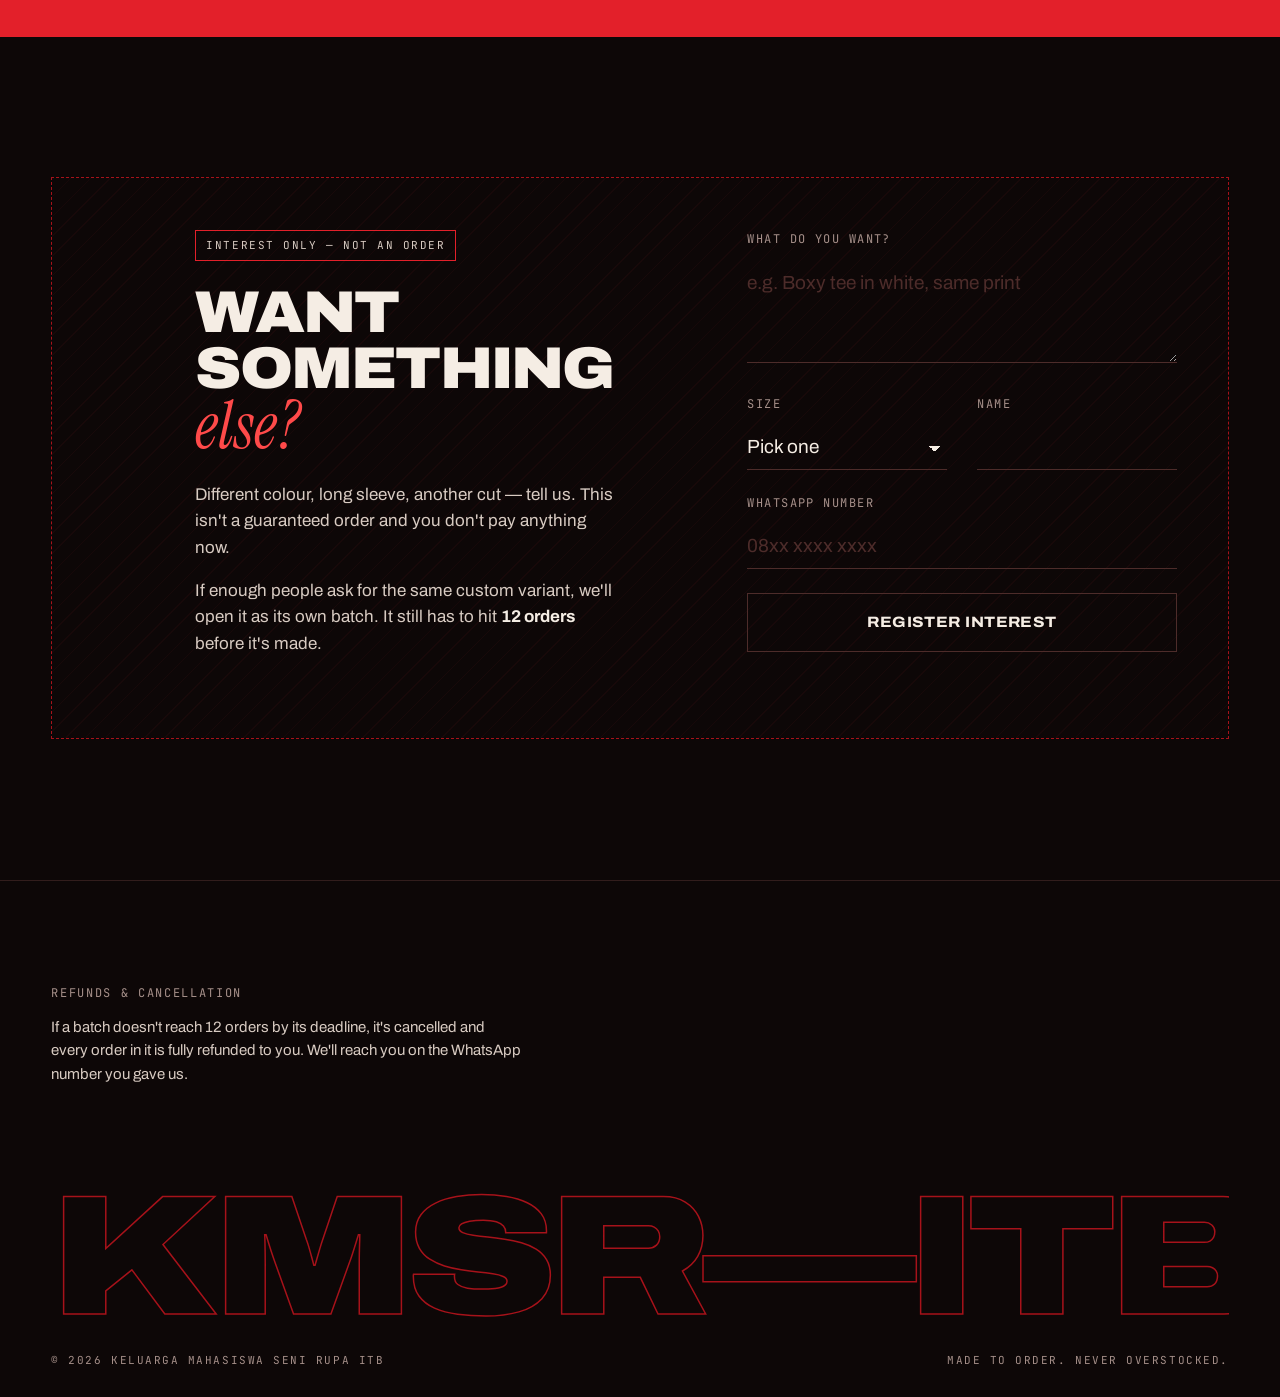
==== commit a4be038a: "Link preview image for sharing Adds assets/og.png (1200x630, rendered from tools/og-card.html in the" ====
--- a/index.html
+++ b/index.html
@@ -6,9 +6,17 @@
   <title>Kaos KMSR — Pre-Order</title>
   <meta name="description" content="Kaos KMSR ITB pre-order. Regular and Boxy tees, made only if each batch hits 12 orders.">
   <meta name="theme-color" content="#0c0606">
+  <!-- link previews (WhatsApp, Instagram, LINE…); image source: tools/og-card.html -->
+  <meta property="og:type" content="website">
+  <meta property="og:url" content="https://kaos-kmsr-preorder.vercel.app/">
+  <meta property="og:site_name" content="Kaos KMSR">
   <meta property="og:title" content="Kaos KMSR — Pre-Order">
-  <meta property="og:description" content="Twelve or nothing. Pre-order the KMSR ITB Regular or Boxy tee.">
-  <meta property="og:image" content="assets/tee-back.png">
+  <meta property="og:description" content="Twelve or nothing. Pre-order the KMSR ITB Regular or Boxy tee before Fri 16 Oct, 23:59 WIB.">
+  <meta property="og:image" content="https://kaos-kmsr-preorder.vercel.app/assets/og.png">
+  <meta property="og:image:width" content="1200">
+  <meta property="og:image:height" content="630">
+  <meta property="og:image:alt" content="Twelve or nothing — Kaos KMSR ITB pre-order, closes Fri 16 Oct 23:59 WIB">
+  <meta name="twitter:card" content="summary_large_image">
   <link rel="icon" href="assets/favicon.svg" type="image/svg+xml">
   <link rel="preconnect" href="https://fonts.googleapis.com">
   <link rel="preconnect" href="https://fonts.gstatic.com" crossorigin>
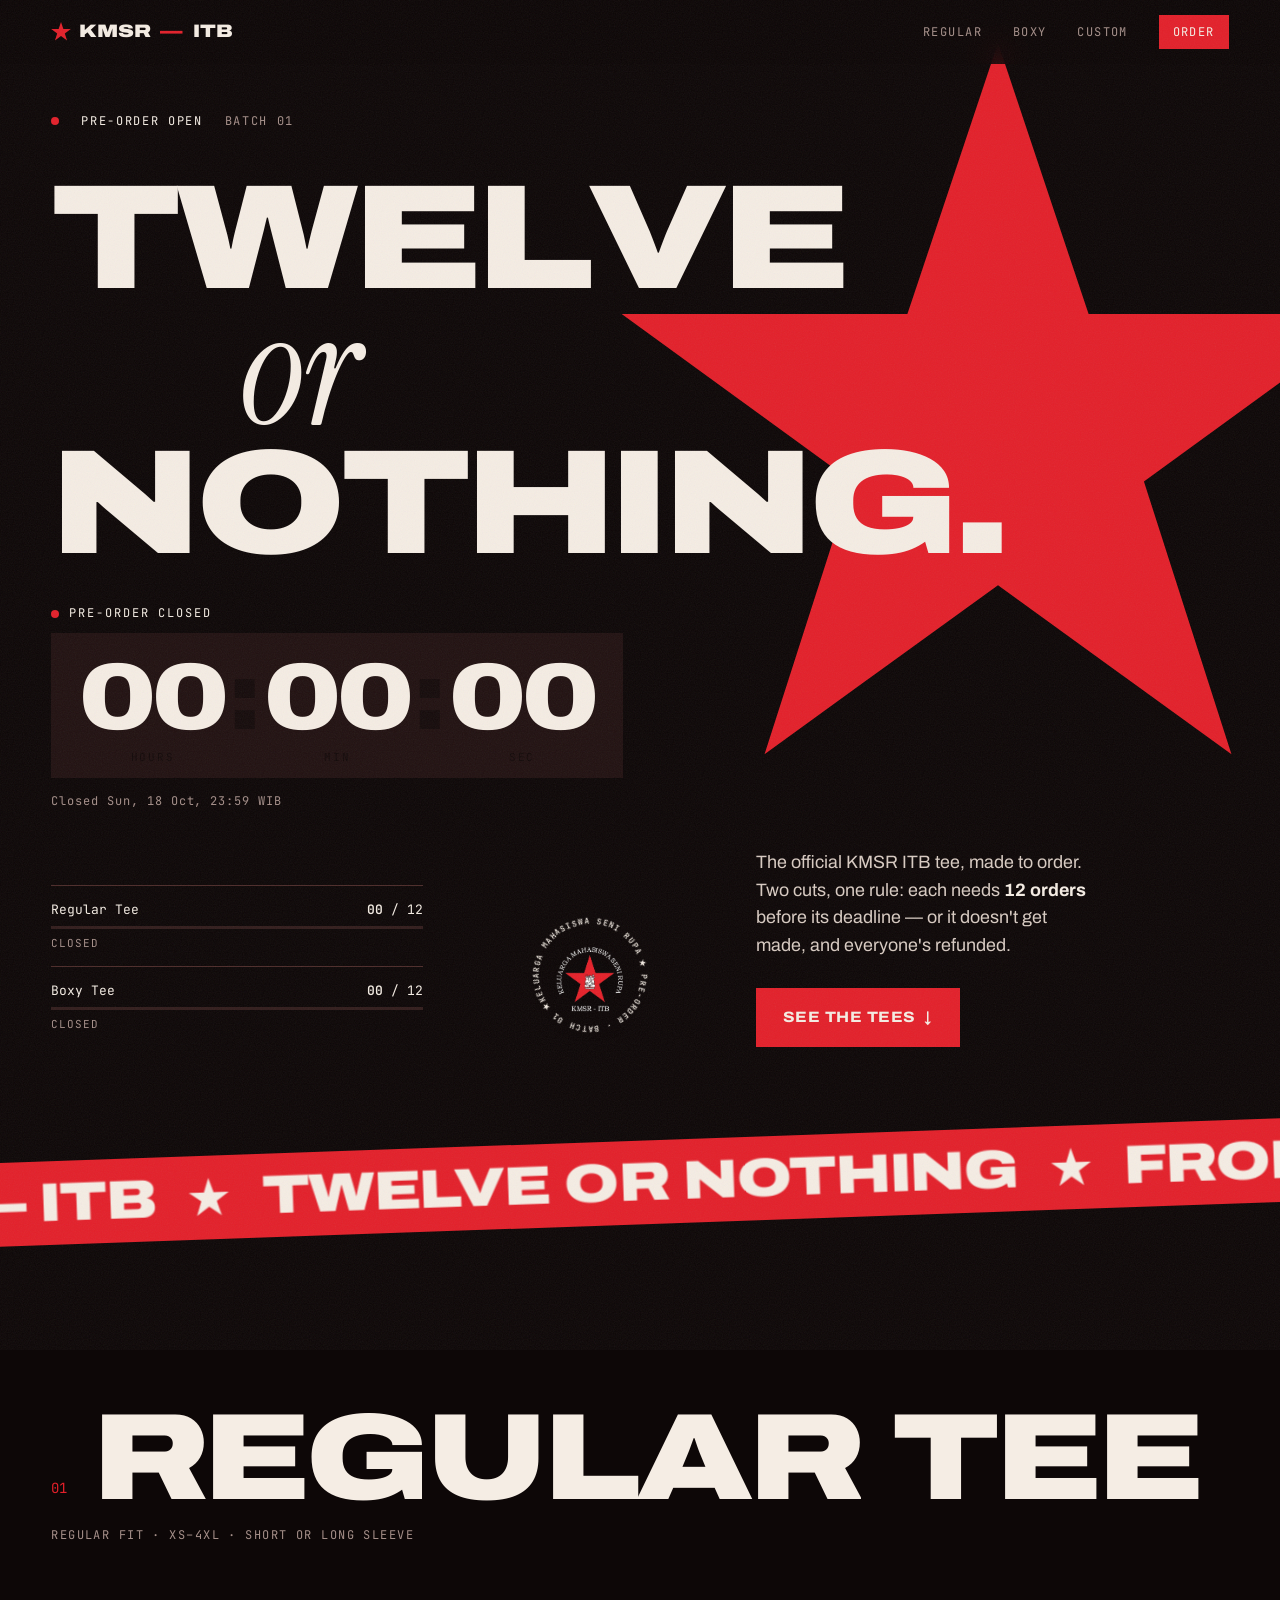
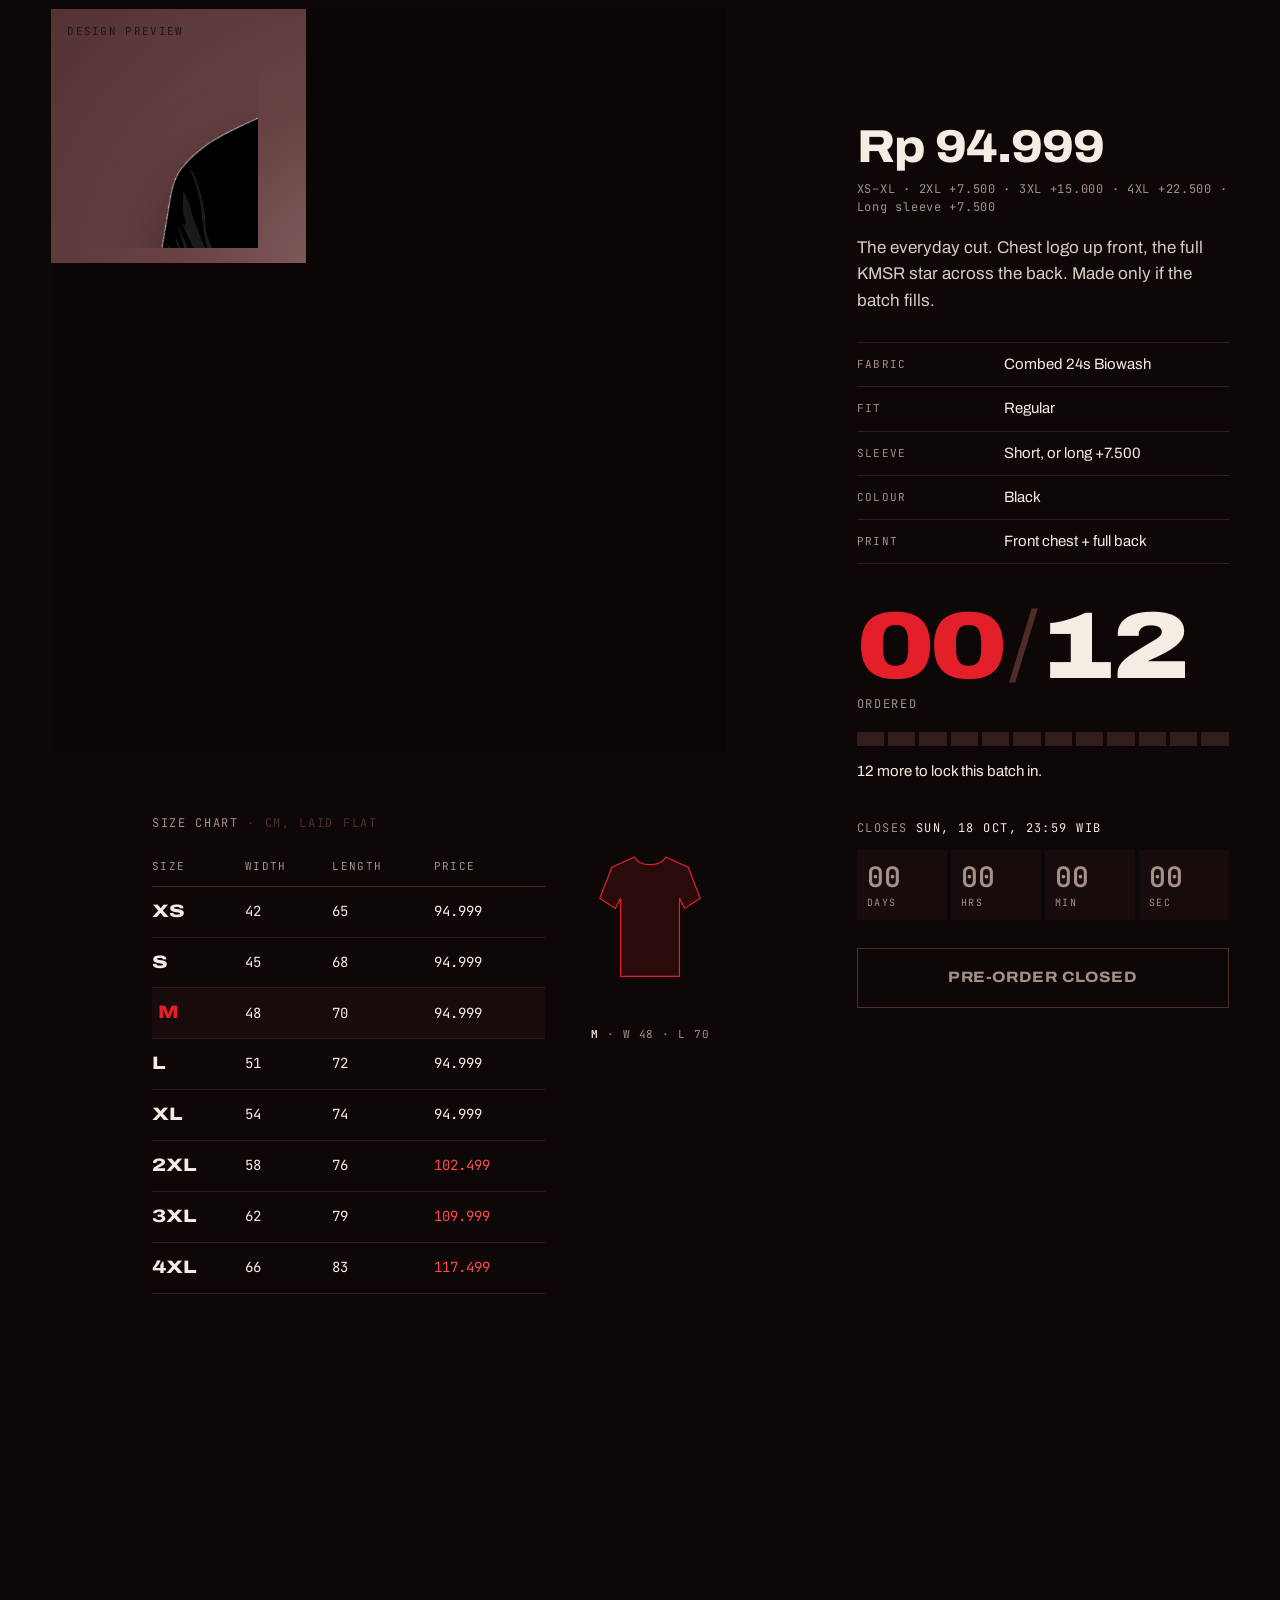
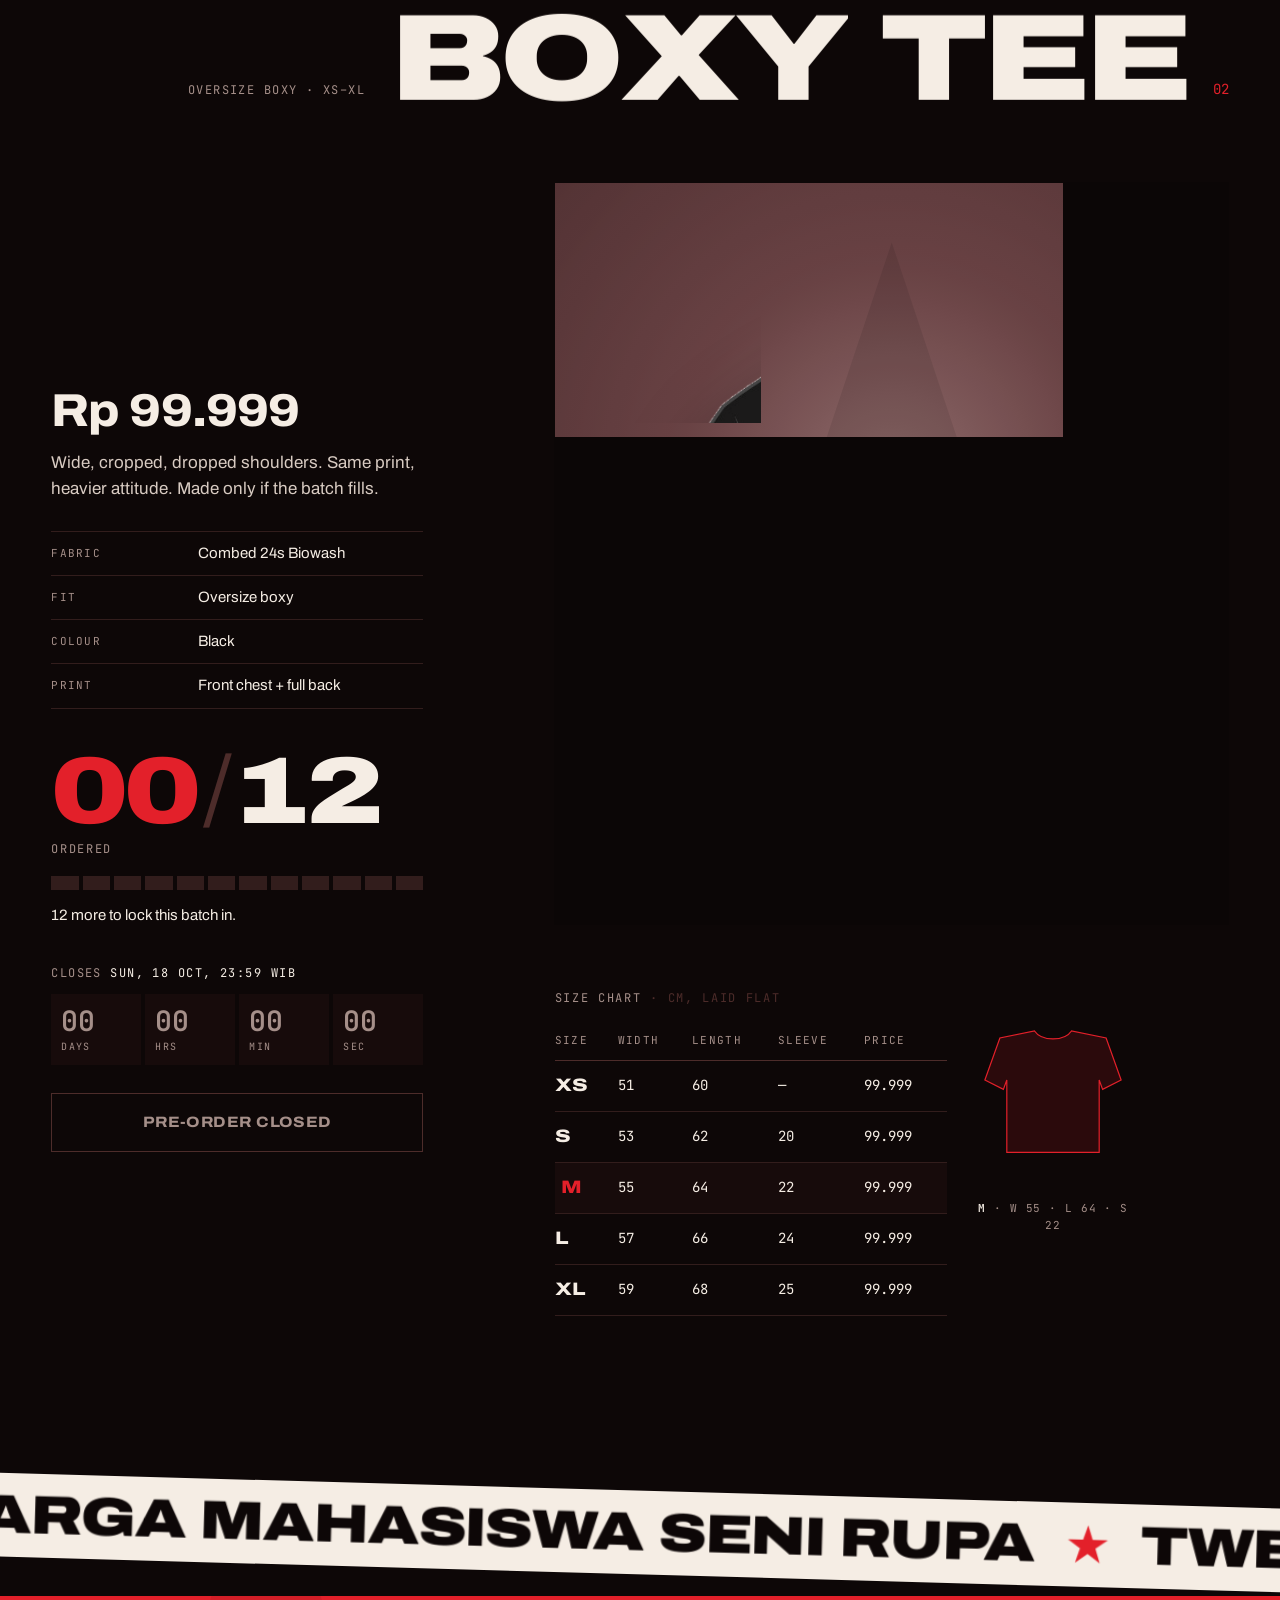
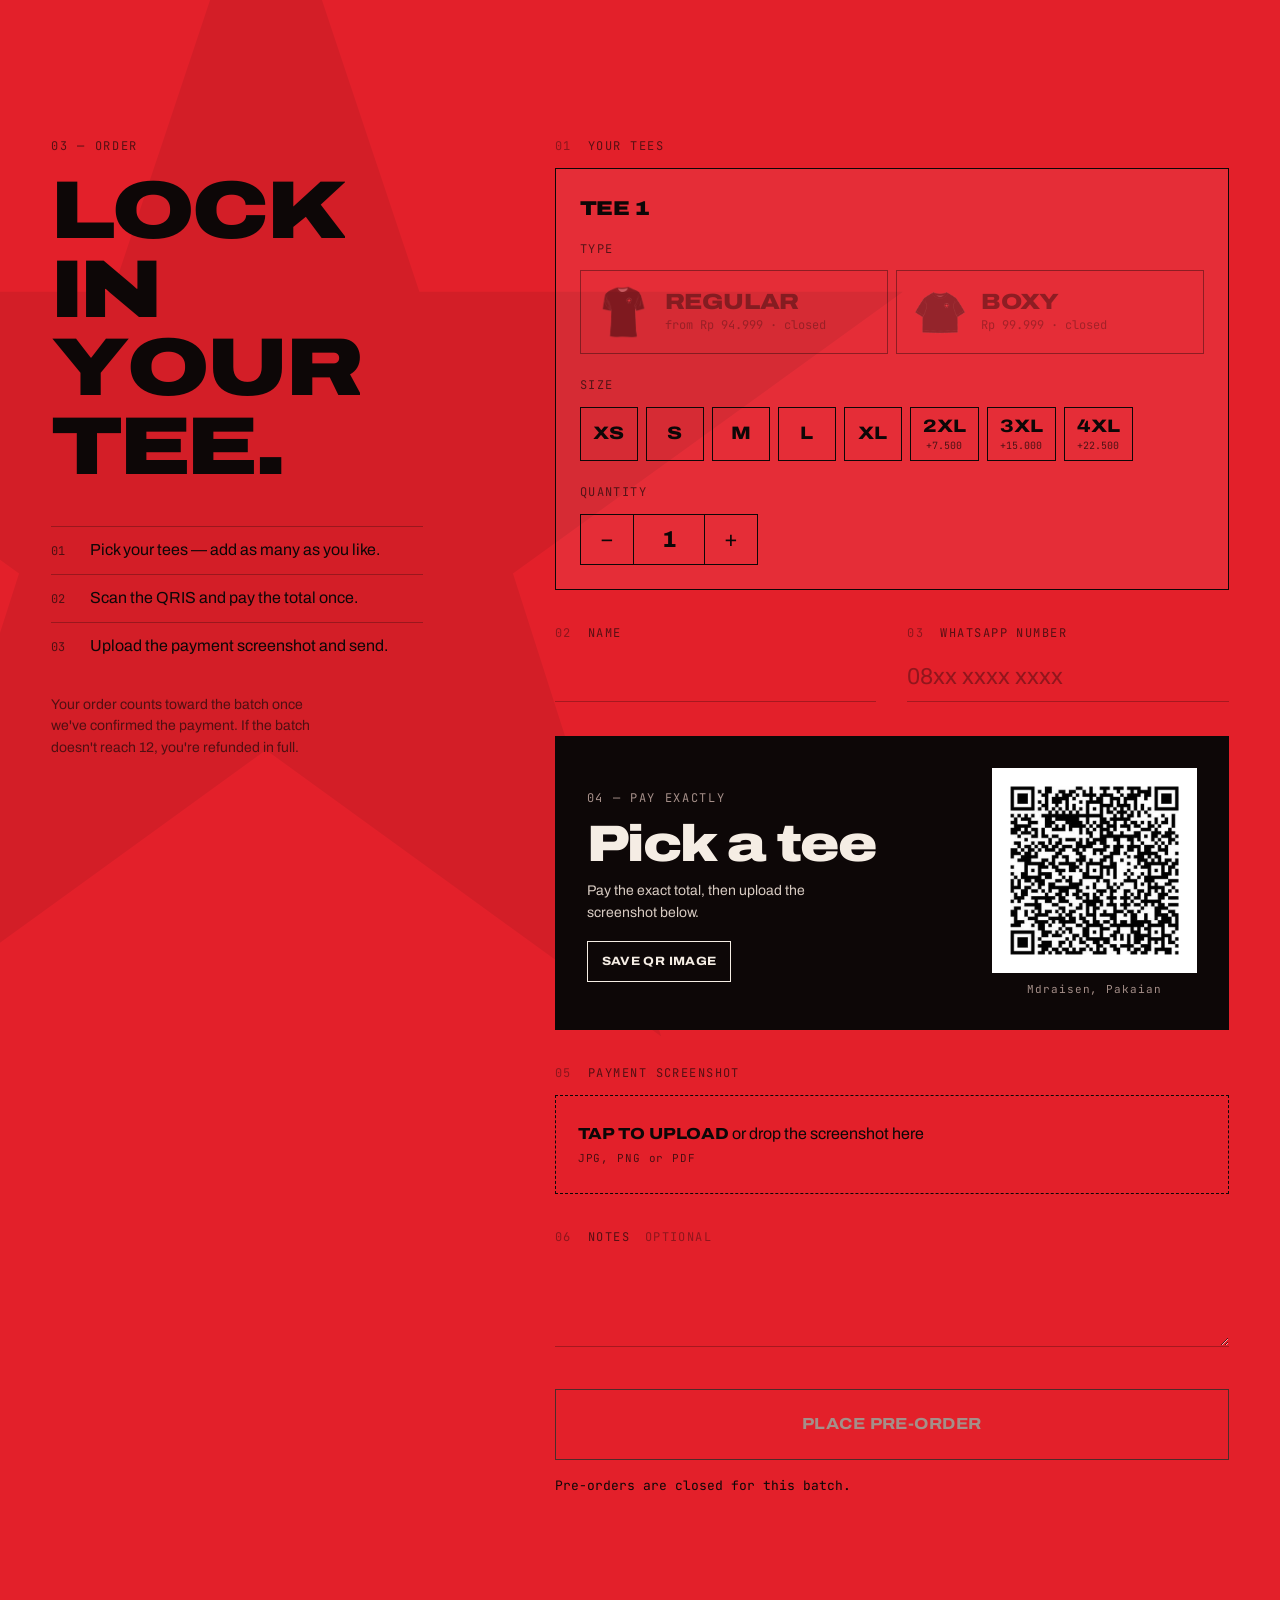
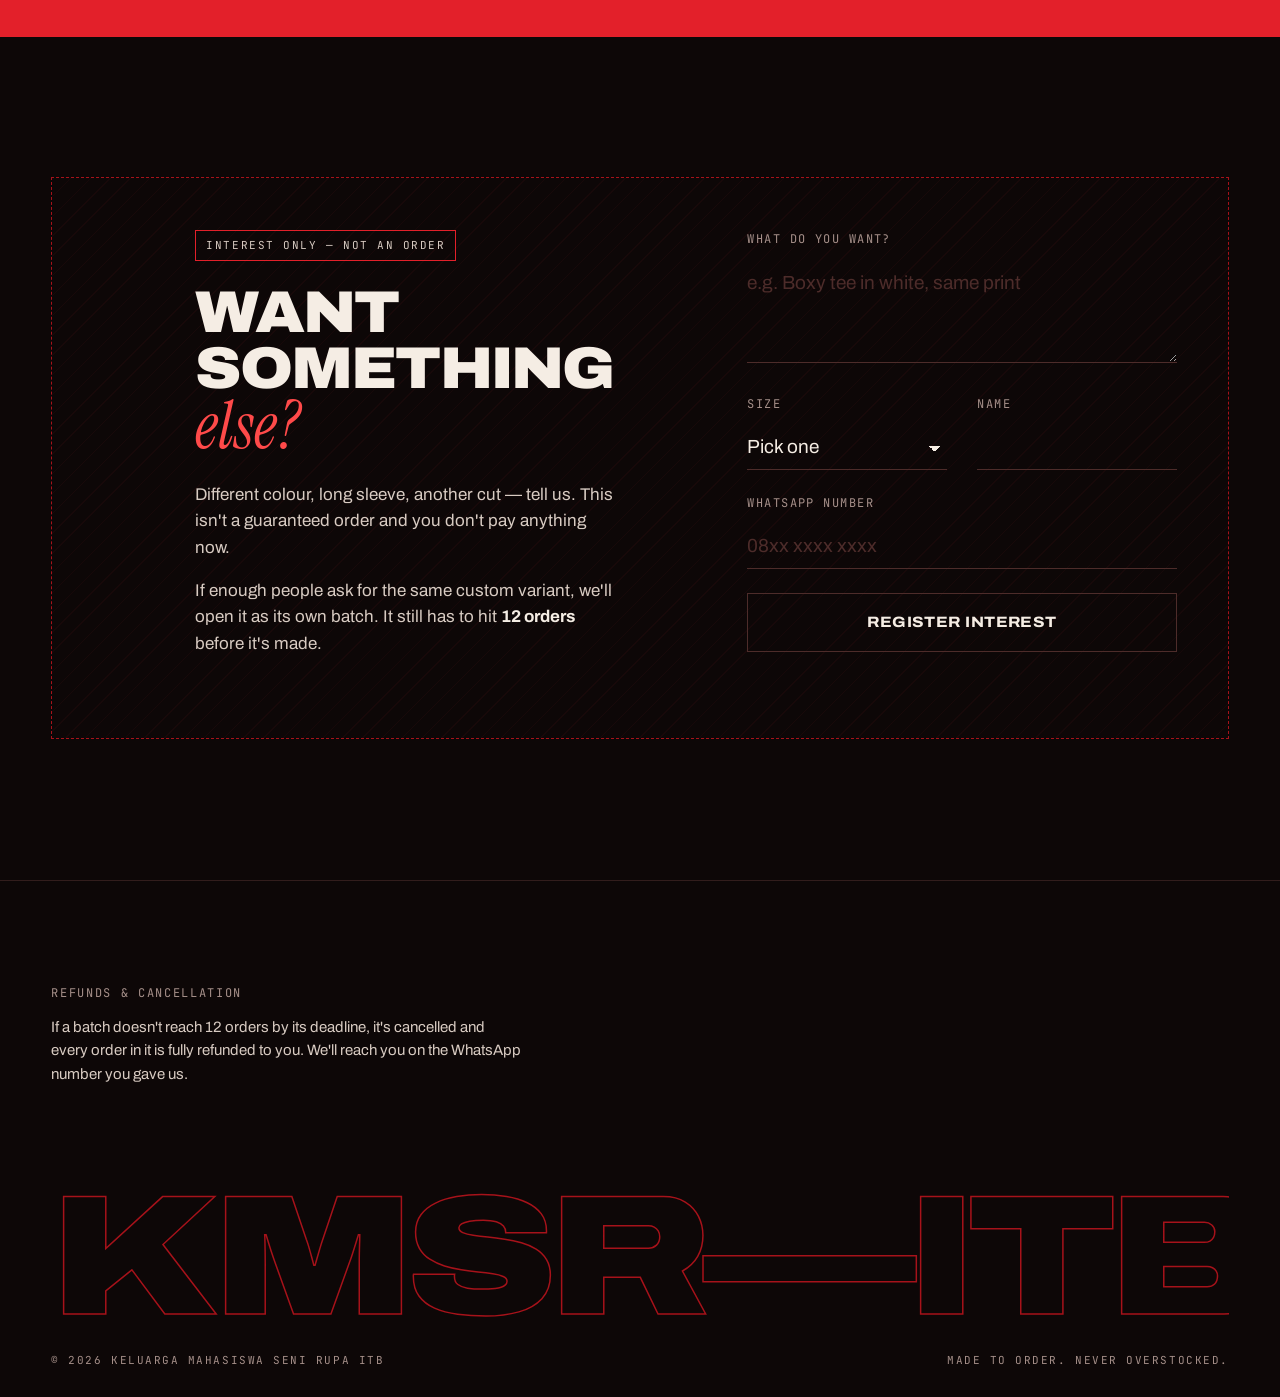
==== commit a4b58b70: "Extend pre-order to Sun 18 Oct 23:59 WIB and update the link preview" ====
--- a/index.html
+++ b/index.html
@@ -11,11 +11,11 @@
   <meta property="og:url" content="https://kaos-kmsr-preorder.vercel.app/">
   <meta property="og:site_name" content="Kaos KMSR">
   <meta property="og:title" content="Kaos KMSR — Pre-Order">
-  <meta property="og:description" content="Twelve or nothing. Pre-order the KMSR ITB Regular or Boxy tee before Fri 16 Oct, 23:59 WIB.">
-  <meta property="og:image" content="https://kaos-kmsr-preorder.vercel.app/assets/og.png">
+  <meta property="og:description" content="Twelve or nothing. Pre-order the KMSR ITB Regular or Boxy tee before Sun 18 Oct, 23:59 WIB.">
+  <meta property="og:image" content="https://kaos-kmsr-preorder.vercel.app/assets/og.png?v=2">
   <meta property="og:image:width" content="1200">
   <meta property="og:image:height" content="630">
-  <meta property="og:image:alt" content="Twelve or nothing — Kaos KMSR ITB pre-order, closes Fri 16 Oct 23:59 WIB">
+  <meta property="og:image:alt" content="Twelve or nothing — Kaos KMSR ITB pre-order, closes Sun 18 Oct 23:59 WIB">
   <meta name="twitter:card" content="summary_large_image">
   <link rel="icon" href="assets/favicon.svg" type="image/svg+xml">
   <link rel="preconnect" href="https://fonts.googleapis.com">
